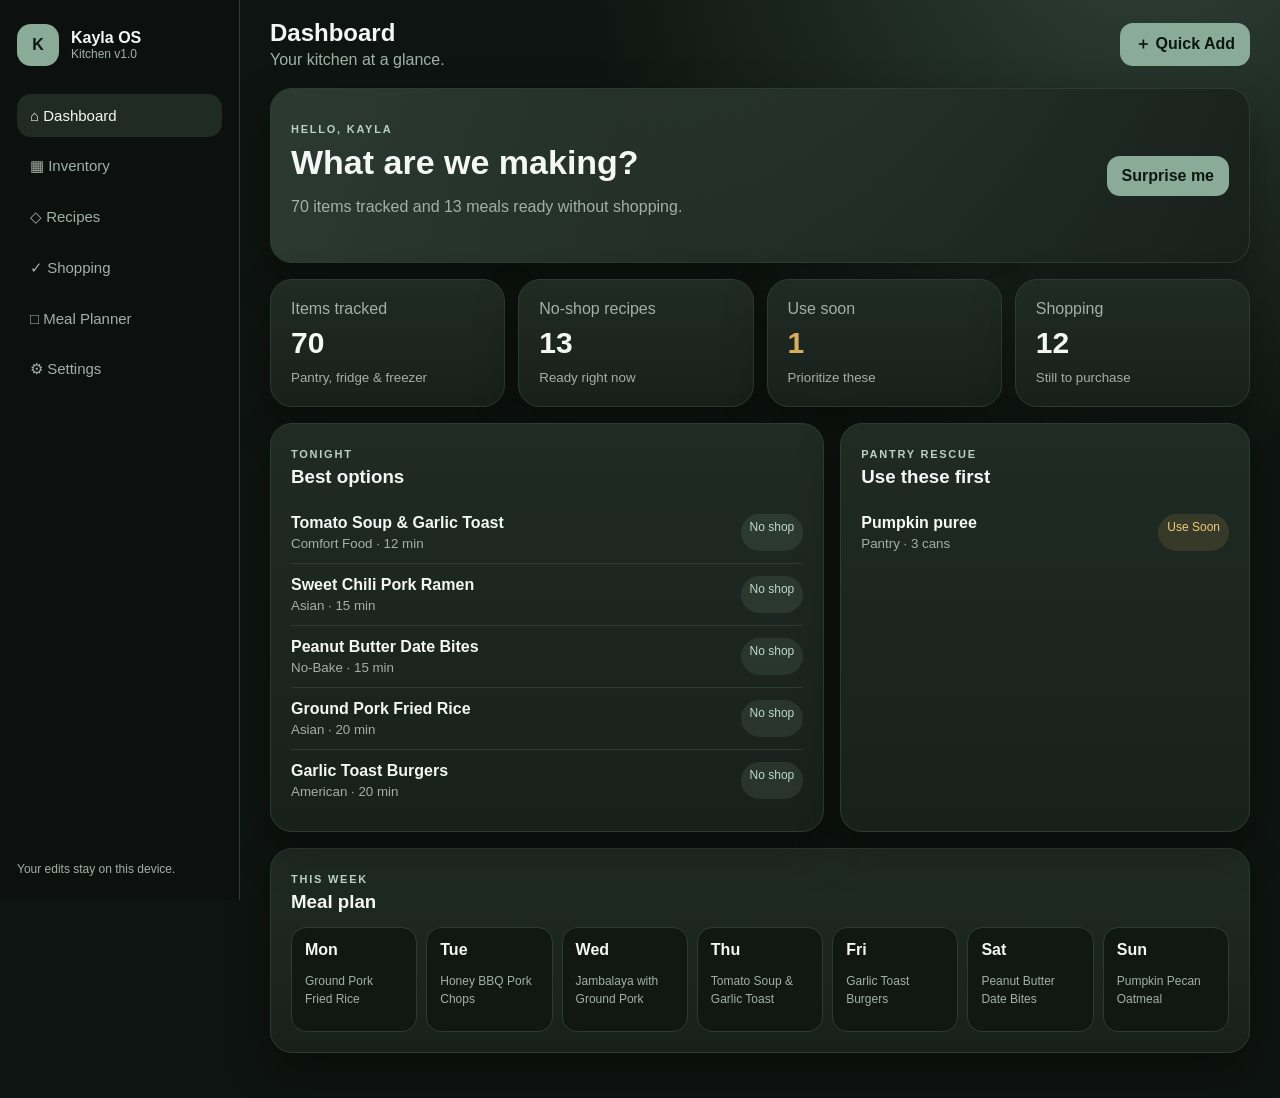
==== index.html @ 52e2cd79 "Add files via upload" ====
<!doctype html><html><head><meta charset="utf-8"><meta name="viewport" content="width=device-width,initial-scale=1,viewport-fit=cover"><meta name="theme-color" content="#101512"><title>Kayla OS — Kitchen</title><link rel="manifest" href="manifest.webmanifest"><style>
:root{--bg:#0e1411;--card:#18201b;--card2:#202b24;--line:#2e3b33;--text:#f4f7f5;--muted:#a2b0a8;--sage:#89ab98;--gold:#d9ad59;--red:#ef7770}*{box-sizing:border-box}body{margin:0;background:radial-gradient(circle at 90% -10%,#304238 0,transparent 35%),var(--bg);color:var(--text);font-family:-apple-system,BlinkMacSystemFont,"Segoe UI",sans-serif}.shell{display:grid;grid-template-columns:240px 1fr;min-height:100vh}.side{position:sticky;top:0;height:100vh;border-right:1px solid var(--line);padding:24px 17px;background:#0d1210dd;backdrop-filter:blur(15px);display:flex;flex-direction:column}.brand{display:flex;gap:12px;align-items:center;margin-bottom:28px}.logo{width:42px;height:42px;border-radius:14px;display:grid;place-items:center;background:var(--sage);color:#0c1510;font-weight:900}.brand span{display:block;color:var(--muted);font-size:12px}.nav{display:grid;gap:7px}.nav button{border:0;background:transparent;color:var(--muted);padding:13px;border-radius:14px;text-align:left;font-size:15px}.nav button.active,.nav button:hover{background:var(--card2);color:var(--text)}main{padding:0 30px 45px;min-width:0}.top{height:88px;display:flex;justify-content:space-between;align-items:center}.top h1{margin:0;font-size:24px}.top p{margin:4px 0 0;color:var(--muted)}button,input,select{font:inherit}.primary,.ghost,.mini{border-radius:13px;padding:11px 15px;border:1px solid var(--line);color:var(--text)}.primary{background:var(--sage);color:#0d1711;border:0;font-weight:800}.ghost,.mini{background:var(--card)}.page{display:none}.page.active{display:block}.card{background:linear-gradient(180deg,var(--card2),var(--card));border:1px solid var(--line);border-radius:22px;padding:20px;box-shadow:0 18px 45px #0005}.hero{display:flex;justify-content:space-between;align-items:center;min-height:175px;margin-bottom:16px;background:linear-gradient(110deg,#57736366,var(--card))}.hero h2{font-size:34px;margin:6px 0}.hero p,.muted{color:var(--muted)}.eyebrow{font-size:11px;letter-spacing:.16em;color:#b9d1c3;font-weight:800}.kpis{display:grid;grid-template-columns:repeat(4,1fr);gap:13px;margin-bottom:16px}.kpi strong{font-size:30px;display:block;margin:8px 0}.grid2{display:grid;grid-template-columns:1.15fr .85fr;gap:16px;margin-bottom:16px}.head{display:flex;justify-content:space-between;align-items:center;margin-bottom:10px}.head h3{margin:4px 0}.listrow{display:flex;justify-content:space-between;gap:12px;padding:12px 0;border-bottom:1px solid var(--line)}.listrow:last-child{border:0}.listrow small{display:block;color:var(--muted);margin-top:4px}.pill{background:#89ab9822;color:#bfd8ca;padding:6px 9px;border-radius:999px;font-size:12px;white-space:nowrap}.warn{color:#f0ca7d;background:#d9ad5922}.week{display:grid;grid-template-columns:repeat(7,1fr);gap:9px}.day{min-height:105px;padding:13px;background:#111813;border:1px solid var(--line);border-radius:15px}.day b{display:block;margin-bottom:12px}.day span{font-size:12px;color:var(--muted)}.toolbar{display:flex;gap:9px;flex-wrap:wrap;margin-bottom:16px}.toolbar input,.toolbar select,.field{background:var(--card);border:1px solid var(--line);color:var(--text);border-radius:13px;padding:12px}.toolbar input{flex:1;min-width:240px}.cards{display:grid;grid-template-columns:repeat(auto-fill,minmax(225px,1fr));gap:13px}.item h3,.recipe h3{margin:5px 0 9px}.meta{display:grid;gap:5px;color:var(--muted);font-size:13px}.actions{display:flex;gap:7px;margin-top:14px}.recipeGrid{display:grid;grid-template-columns:repeat(auto-fill,minmax(260px,1fr));gap:14px}.recipe{padding:0;overflow:hidden}.visual{height:105px;background:linear-gradient(135deg,#496555,#1c2921);display:flex;align-items:flex-end;padding:15px;font-size:30px}.body{padding:17px}.stats{display:flex;gap:7px;flex-wrap:wrap;margin:11px 0}.shopping{display:grid}.shoprow{display:grid;grid-template-columns:auto 1fr auto auto;gap:11px;align-items:center;padding:13px 0;border-bottom:1px solid var(--line)}.shoprow.done{opacity:.45}.shoprow.done strong{text-decoration:line-through}.shoprow input{width:19px;height:19px;accent-color:var(--sage)}.planner{display:grid;grid-template-columns:repeat(7,1fr);gap:10px}.planner .card{min-height:235px}.meal{background:#101612;border:1px solid var(--line);padding:10px;border-radius:12px;margin-top:9px}.meal small{color:var(--muted);display:block}.toast{position:fixed;right:18px;bottom:18px;background:#e6f3eb;color:#102017;padding:12px 16px;border-radius:12px;opacity:0;transform:translateY(70px);transition:.25s}.toast.show{opacity:1;transform:none}dialog{width:min(540px,calc(100vw - 28px));border:1px solid var(--line);background:var(--card);color:var(--text);border-radius:20px;padding:20px}dialog::backdrop{background:#000a}.form{display:grid;grid-template-columns:1fr 1fr;gap:11px}.form label{display:grid;gap:6px;color:var(--muted);font-size:13px}.form .full{grid-column:1/-1}.modalactions{display:flex;justify-content:flex-end;gap:9px;margin-top:17px}@media(max-width:950px){.kpis{grid-template-columns:1fr 1fr}.grid2{grid-template-columns:1fr}.week,.planner{grid-template-columns:repeat(2,1fr)}}@media(max-width:700px){.shell{display:block}.side{height:auto;position:sticky;padding:10px;z-index:10}.brand{margin:0 0 8px}.nav{display:flex;overflow:auto}.nav button{white-space:nowrap}.side footer{display:none}main{padding:0 14px 30px}.top{height:75px}.top .ghost{display:none}.hero{align-items:flex-start;flex-direction:column}.kpis{grid-template-columns:1fr 1fr}.week,.planner{display:flex;overflow:auto}.day,.planner .card{min-width:190px}.form{grid-template-columns:1fr}.form .full{grid-column:auto}}
</style></head><body><div class="shell"><aside class="side"><div class="brand"><div class="logo">K</div><div><b>Kayla OS</b><span>Kitchen v1.0</span></div></div><div class="nav" id="nav"><button data-page="dash" class="active">⌂ Dashboard</button><button data-page="inventory">▦ Inventory</button><button data-page="recipes">◇ Recipes</button><button data-page="shopping">✓ Shopping</button><button data-page="planner">□ Meal Planner</button><button data-page="settings">⚙ Settings</button></div><footer style="margin-top:auto;color:var(--muted);font-size:12px">Your edits stay on this device.</footer></aside><main><header class="top"><div><h1 id="title">Dashboard</h1><p id="subtitle">Your kitchen at a glance.</p></div><button class="primary" id="quick">＋ Quick Add</button></header>
<section id="dash" class="page active"><div class="hero card"><div><span class="eyebrow">HELLO, KAYLA</span><h2>What are we making?</h2><p id="heroText"></p></div><button class="primary" id="surprise">Surprise me</button></div><div class="kpis"><div class="card kpi"><span class="muted">Items tracked</span><strong id="ki"></strong><small class="muted">Pantry, fridge & freezer</small></div><div class="card kpi"><span class="muted">No-shop recipes</span><strong id="kr"></strong><small class="muted">Ready right now</small></div><div class="card kpi"><span class="muted">Use soon</span><strong id="ku" style="color:var(--gold)"></strong><small class="muted">Prioritize these</small></div><div class="card kpi"><span class="muted">Shopping</span><strong id="ks"></strong><small class="muted">Still to purchase</small></div></div><div class="grid2"><div class="card"><div class="head"><div><span class="eyebrow">TONIGHT</span><h3>Best options</h3></div></div><div id="tonight"></div></div><div class="card"><div class="head"><div><span class="eyebrow">PANTRY RESCUE</span><h3>Use these first</h3></div></div><div id="rescue"></div></div></div><div class="card"><div class="head"><div><span class="eyebrow">THIS WEEK</span><h3>Meal plan</h3></div></div><div id="week" class="week"></div></div></section>
<section id="inventory" class="page"><div class="toolbar"><input id="isearch" placeholder="Search pantry, fridge, freezer..."><select id="iloc"><option value="">All locations</option></select><select id="istat"><option value="">All statuses</option><option>In Stock</option><option>Low</option><option>Use Soon</option><option>Out</option></select><button class="primary" id="addItem">＋ Add item</button></div><div id="icards" class="cards"></div></section>
<section id="recipes" class="page"><div class="toolbar"><input id="rsearch" placeholder="Search recipes or ingredients..."><select id="rmeal"><option value="">All meal types</option></select><select id="rtime"><option value="">Any time</option><option value="15">15 minutes</option><option value="20">20 minutes</option><option value="30">30 minutes</option></select></div><div id="rgrid" class="recipeGrid"></div></section>
<section id="shopping" class="page"><div class="toolbar"><input id="sinput" placeholder="Add grocery item..."><select id="spriority"><option>Medium</option><option>High</option><option>Low</option><option>Optional</option></select><button class="primary" id="sadd">＋ Add</button></div><div class="card"><div id="slist" class="shopping"></div><div class="head" style="margin-top:15px"><span id="sprogress" class="muted"></span><button class="ghost" id="sclear">Clear purchased</button></div></div></section>
<section id="planner" class="page"><div class="head"><div><span class="eyebrow">WEEKLY PLAN</span><h3>Meals by day</h3></div><button class="primary" id="addMeal">＋ Plan a meal</button></div><div id="pgrid" class="planner"></div></section>
<section id="settings" class="page"><div class="grid2"><div class="card"><h3>Back up your data</h3><p class="muted">Export everything you add or change. You can import it again on this device.</p><button class="primary" id="export">Export backup</button> <label class="ghost" style="display:inline-block">Import<input hidden type="file" id="import" accept=".json"></label></div><div class="card"><h3>Install it like an app</h3><p class="muted">Host this folder for free, open the link in Safari, tap Share, then Add to Home Screen.</p></div><div class="card"><h3>Google Sheets</h3><p class="muted">This app is seeded from your completed Google workbook. It works without a monthly app-builder subscription. Direct Google Sheet syncing can be added next with a free Apps Script endpoint.</p></div></div></section>
</main></div><dialog id="modal"><h3 id="mTitle"></h3><div id="mBody"></div><div class="modalactions"><button class="ghost" id="mCancel">Cancel</button><button class="primary" id="mSave">Save</button></div></dialog><div class="toast" id="toast"></div><script>const SEED={"inventory": [{"ItemID": "ITEM001", "ItemName": "Angus beef burger patties", "CategoryID": "CAT001", "CategoryName": "Protein", "LocationID": "LOC003", "LocationName": "Freezer", "Quantity": 1, "Unit": "box/package", "Status": "In Stock", "UseSoon": false, "CoreStaple": false, "Opened": null, "ExpirationDate": null, "PurchaseDate": null, "MinimumStock": 0, "Barcode": null, "PhotoURL": null, "VersatilityScore": 3, "Favorite": false, "Active": true, "Notes": null, "LastUpdated": "2026-08-02T00:00:00"}, {"ItemID": "ITEM002", "ItemName": "Boneless pork chops", "CategoryID": "CAT001", "CategoryName": "Protein", "LocationID": "LOC003", "LocationName": "Freezer", "Quantity": 1, "Unit": "package", "Status": "In Stock", "UseSoon": false, "CoreStaple": false, "Opened": null, "ExpirationDate": null, "PurchaseDate": null, "MinimumStock": 0, "Barcode": null, "PhotoURL": null, "VersatilityScore": 3, "Favorite": false, "Active": true, "Notes": null, "LastUpdated": "2026-08-02T00:00:00"}, {"ItemID": "ITEM003", "ItemName": "Ground pork", "CategoryID": "CAT001", "CategoryName": "Protein", "LocationID": "LOC003", "LocationName": "Freezer", "Quantity": 1, "Unit": "package", "Status": "In Stock", "UseSoon": false, "CoreStaple": false, "Opened": null, "ExpirationDate": null, "PurchaseDate": null, "MinimumStock": 0, "Barcode": null, "PhotoURL": null, "VersatilityScore": 3, "Favorite": false, "Active": true, "Notes": null, "LastUpdated": "2026-08-02T00:00:00"}, {"ItemID": "ITEM004", "ItemName": "Brussels sprouts", "CategoryID": "CAT002", "CategoryName": "Frozen Vegetable", "LocationID": "LOC003", "LocationName": "Freezer", "Quantity": 1, "Unit": "bag", "Status": "In Stock", "UseSoon": false, "CoreStaple": false, "Opened": null, "ExpirationDate": null, "PurchaseDate": null, "MinimumStock": 0, "Barcode": null, "PhotoURL": null, "VersatilityScore": 3, "Favorite": false, "Active": true, "Notes": null, "LastUpdated": "2026-08-02T00:00:00"}, {"ItemID": "ITEM005", "ItemName": "Mixed vegetables", "CategoryID": "CAT002", "CategoryName": "Frozen Vegetable", "LocationID": "LOC003", "LocationName": "Freezer", "Quantity": 1, "Unit": "bag", "Status": "In Stock", "UseSoon": false, "CoreStaple": true, "Opened": null, "ExpirationDate": null, "PurchaseDate": null, "MinimumStock": 0, "Barcode": null, "PhotoURL": null, "VersatilityScore": 5, "Favorite": false, "Active": true, "Notes": null, "LastUpdated": "2026-08-02T00:00:00"}, {"ItemID": "ITEM006", "ItemName": "Garlic toast", "CategoryID": "CAT004", "CategoryName": "Bread", "LocationID": "LOC003", "LocationName": "Freezer", "Quantity": 1, "Unit": "box", "Status": "In Stock", "UseSoon": false, "CoreStaple": false, "Opened": null, "ExpirationDate": null, "PurchaseDate": null, "MinimumStock": 0, "Barcode": null, "PhotoURL": null, "VersatilityScore": 3, "Favorite": false, "Active": true, "Notes": null, "LastUpdated": "2026-08-02T00:00:00"}, {"ItemID": "ITEM007", "ItemName": "Bacon, egg & cheese breakfast sandwiches", "CategoryID": "CAT003", "CategoryName": "Frozen Meal", "LocationID": "LOC003", "LocationName": "Freezer", "Quantity": 1, "Unit": "box", "Status": "In Stock", "UseSoon": false, "CoreStaple": false, "Opened": null, "ExpirationDate": null, "PurchaseDate": null, "MinimumStock": 0, "Barcode": null, "PhotoURL": null, "VersatilityScore": 3, "Favorite": false, "Active": true, "Notes": null, "LastUpdated": "2026-08-02T00:00:00"}, {"ItemID": "ITEM008", "ItemName": "Protein smoothie bowls", "CategoryID": "CAT009", "CategoryName": "Breakfast", "LocationID": "LOC003", "LocationName": "Freezer", "Quantity": 1, "Unit": "box/package", "Status": "In Stock", "UseSoon": false, "CoreStaple": false, "Opened": null, "ExpirationDate": null, "PurchaseDate": null, "MinimumStock": 0, "Barcode": null, "PhotoURL": null, "VersatilityScore": 3, "Favorite": false, "Active": true, "Notes": null, "LastUpdated": "2026-08-02T00:00:00"}, {"ItemID": "ITEM009", "ItemName": "Frozen prepared meals", "CategoryID": "CAT003", "CategoryName": "Frozen Meal", "LocationID": "LOC003", "LocationName": "Freezer", "Quantity": 1, "Unit": "assorted", "Status": "In Stock", "UseSoon": false, "CoreStaple": false, "Opened": null, "ExpirationDate": null, "PurchaseDate": null, "MinimumStock": 0, "Barcode": null, "PhotoURL": null, "VersatilityScore": 3, "Favorite": false, "Active": true, "Notes": "Several varieties; add individually later", "LastUpdated": "2026-08-02T00:00:00"}, {"ItemID": "ITEM010", "ItemName": "Kraft macaroni & cheese", "CategoryID": "CAT005", "CategoryName": "Grain/Pasta", "LocationID": "LOC001", "LocationName": "Pantry", "Quantity": 1, "Unit": "box", "Status": "In Stock", "UseSoon": false, "CoreStaple": false, "Opened": null, "ExpirationDate": null, "PurchaseDate": null, "MinimumStock": 0, "Barcode": null, "PhotoURL": null, "VersatilityScore": 3, "Favorite": false, "Active": true, "Notes": null, "LastUpdated": "2026-08-02T00:00:00"}, {"ItemID": "ITEM011", "ItemName": "Jasmine rice", "CategoryID": "CAT005", "CategoryName": "Grain/Pasta", "LocationID": "LOC001", "LocationName": "Pantry", "Quantity": 1, "Unit": "box", "Status": "In Stock", "UseSoon": false, "CoreStaple": true, "Opened": null, "ExpirationDate": null, "PurchaseDate": null, "MinimumStock": 0, "Barcode": null, "PhotoURL": null, "VersatilityScore": 5, "Favorite": false, "Active": true, "Notes": "Boil-in-bag", "LastUpdated": "2026-08-02T00:00:00"}, {"ItemID": "ITEM012", "ItemName": "Zatarain's jambalaya mix", "CategoryID": "CAT005", "CategoryName": "Grain/Pasta", "LocationID": "LOC001", "LocationName": "Pantry", "Quantity": 1, "Unit": "box", "Status": "In Stock", "UseSoon": false, "CoreStaple": false, "Opened": null, "ExpirationDate": null, "PurchaseDate": null, "MinimumStock": 0, "Barcode": null, "PhotoURL": null, "VersatilityScore": 3, "Favorite": false, "Active": true, "Notes": null, "LastUpdated": "2026-08-02T00:00:00"}, {"ItemID": "ITEM013", "ItemName": "Stuffing mix", "CategoryID": "CAT005", "CategoryName": "Grain/Pasta", "LocationID": "LOC001", "LocationName": "Pantry", "Quantity": 1, "Unit": "box", "Status": "In Stock", "UseSoon": false, "CoreStaple": false, "Opened": null, "ExpirationDate": null, "PurchaseDate": null, "MinimumStock": 0, "Barcode": null, "PhotoURL": null, "VersatilityScore": 3, "Favorite": false, "Active": true, "Notes": null, "LastUpdated": "2026-08-02T00:00:00"}, {"ItemID": "ITEM014", "ItemName": "Ritz crackers", "CategoryID": "CAT010", "CategoryName": "Snack", "LocationID": "LOC001", "LocationName": "Pantry", "Quantity": 1, "Unit": "box", "Status": "In Stock", "UseSoon": false, "CoreStaple": false, "Opened": null, "ExpirationDate": null, "PurchaseDate": null, "MinimumStock": 0, "Barcode": null, "PhotoURL": null, "VersatilityScore": 3, "Favorite": false, "Active": true, "Notes": null, "LastUpdated": "2026-08-02T00:00:00"}, {"ItemID": "ITEM015", "ItemName": "Movie theater popcorn", "CategoryID": "CAT010", "CategoryName": "Snack", "LocationID": "LOC001", "LocationName": "Pantry", "Quantity": 1, "Unit": "box", "Status": "In Stock", "UseSoon": false, "CoreStaple": false, "Opened": null, "ExpirationDate": null, "PurchaseDate": null, "MinimumStock": 0, "Barcode": null, "PhotoURL": null, "VersatilityScore": 3, "Favorite": false, "Active": true, "Notes": null, "LastUpdated": "2026-08-02T00:00:00"}, {"ItemID": "ITEM016", "ItemName": "Buldak spicy ramen", "CategoryID": "CAT005", "CategoryName": "Grain/Pasta", "LocationID": "LOC001", "LocationName": "Pantry", "Quantity": 1, "Unit": "package", "Status": "In Stock", "UseSoon": false, "CoreStaple": false, "Opened": null, "ExpirationDate": null, "PurchaseDate": null, "MinimumStock": 0, "Barcode": null, "PhotoURL": null, "VersatilityScore": 3, "Favorite": false, "Active": true, "Notes": null, "LastUpdated": "2026-08-02T00:00:00"}, {"ItemID": "ITEM017", "ItemName": "Protein bars", "CategoryID": "CAT010", "CategoryName": "Snack", "LocationID": "LOC001", "LocationName": "Pantry", "Quantity": 1, "Unit": "assorted", "Status": "In Stock", "UseSoon": false, "CoreStaple": false, "Opened": null, "ExpirationDate": null, "PurchaseDate": null, "MinimumStock": 0, "Barcode": null, "PhotoURL": null, "VersatilityScore": 3, "Favorite": false, "Active": true, "Notes": null, "LastUpdated": "2026-08-02T00:00:00"}, {"ItemID": "ITEM018", "ItemName": "Tomato sauce", "CategoryID": "CAT006", "CategoryName": "Canned Goods", "LocationID": "LOC001", "LocationName": "Pantry", "Quantity": 1, "Unit": "can", "Status": "In Stock", "UseSoon": false, "CoreStaple": true, "Opened": null, "ExpirationDate": null, "PurchaseDate": null, "MinimumStock": 0, "Barcode": null, "PhotoURL": null, "VersatilityScore": 5, "Favorite": false, "Active": true, "Notes": null, "LastUpdated": "2026-08-02T00:00:00"}, {"ItemID": "ITEM019", "ItemName": "Tomato soup", "CategoryID": "CAT006", "CategoryName": "Canned Goods", "LocationID": "LOC001", "LocationName": "Pantry", "Quantity": 1, "Unit": "can", "Status": "In Stock", "UseSoon": false, "CoreStaple": false, "Opened": null, "ExpirationDate": null, "PurchaseDate": null, "MinimumStock": 0, "Barcode": null, "PhotoURL": null, "VersatilityScore": 3, "Favorite": false, "Active": true, "Notes": null, "LastUpdated": "2026-08-02T00:00:00"}, {"ItemID": "ITEM020", "ItemName": "Cream of chicken soup", "CategoryID": "CAT006", "CategoryName": "Canned Goods", "LocationID": "LOC001", "LocationName": "Pantry", "Quantity": 1, "Unit": "can", "Status": "In Stock", "UseSoon": false, "CoreStaple": false, "Opened": null, "ExpirationDate": null, "PurchaseDate": null, "MinimumStock": 0, "Barcode": null, "PhotoURL": null, "VersatilityScore": 3, "Favorite": false, "Active": true, "Notes": null, "LastUpdated": "2026-08-02T00:00:00"}, {"ItemID": "ITEM021", "ItemName": "Sweet corn", "CategoryID": "CAT006", "CategoryName": "Canned Goods", "LocationID": "LOC001", "LocationName": "Pantry", "Quantity": 1, "Unit": "can", "Status": "In Stock", "UseSoon": false, "CoreStaple": false, "Opened": null, "ExpirationDate": null, "PurchaseDate": null, "MinimumStock": 0, "Barcode": null, "PhotoURL": null, "VersatilityScore": 3, "Favorite": false, "Active": true, "Notes": null, "LastUpdated": "2026-08-02T00:00:00"}, {"ItemID": "ITEM022", "ItemName": "Sliced carrots", "CategoryID": "CAT006", "CategoryName": "Canned Goods", "LocationID": "LOC001", "LocationName": "Pantry", "Quantity": 1, "Unit": "can", "Status": "In Stock", "UseSoon": false, "CoreStaple": false, "Opened": null, "ExpirationDate": null, "PurchaseDate": null, "MinimumStock": 0, "Barcode": null, "PhotoURL": null, "VersatilityScore": 3, "Favorite": false, "Active": true, "Notes": null, "LastUpdated": "2026-08-02T00:00:00"}, {"ItemID": "ITEM023", "ItemName": "Pumpkin puree", "CategoryID": "CAT006", "CategoryName": "Canned Goods", "LocationID": "LOC001", "LocationName": "Pantry", "Quantity": 3, "Unit": "cans", "Status": "Use Soon", "UseSoon": true, "CoreStaple": false, "Opened": null, "ExpirationDate": null, "PurchaseDate": null, "MinimumStock": 0, "Barcode": null, "PhotoURL": null, "VersatilityScore": 3, "Favorite": false, "Active": true, "Notes": "Multiple cans seen", "LastUpdated": "2026-08-02T00:00:00"}, {"ItemID": "ITEM024", "ItemName": "Coconut milk", "CategoryID": "CAT006", "CategoryName": "Canned Goods", "LocationID": "LOC001", "LocationName": "Pantry", "Quantity": 1, "Unit": "can", "Status": "In Stock", "UseSoon": false, "CoreStaple": false, "Opened": null, "ExpirationDate": null, "PurchaseDate": null, "MinimumStock": 0, "Barcode": null, "PhotoURL": null, "VersatilityScore": 3, "Favorite": false, "Active": true, "Notes": null, "LastUpdated": "2026-08-02T00:00:00"}, {"ItemID": "ITEM025", "ItemName": "Cream of coconut", "CategoryID": "CAT006", "CategoryName": "Canned Goods", "LocationID": "LOC001", "LocationName": "Pantry", "Quantity": 1, "Unit": "can", "Status": "In Stock", "UseSoon": false, "CoreStaple": false, "Opened": null, "ExpirationDate": null, "PurchaseDate": null, "MinimumStock": 0, "Barcode": null, "PhotoURL": null, "VersatilityScore": 3, "Favorite": false, "Active": true, "Notes": null, "LastUpdated": "2026-08-02T00:00:00"}, {"ItemID": "ITEM026", "ItemName": "Sweetened condensed milk", "CategoryID": "CAT006", "CategoryName": "Canned Goods", "LocationID": "LOC001", "LocationName": "Pantry", "Quantity": 1, "Unit": "can", "Status": "In Stock", "UseSoon": false, "CoreStaple": false, "Opened": null, "ExpirationDate": null, "PurchaseDate": null, "MinimumStock": 0, "Barcode": null, "PhotoURL": null, "VersatilityScore": 3, "Favorite": false, "Active": true, "Notes": null, "LastUpdated": "2026-08-02T00:00:00"}, {"ItemID": "ITEM027", "ItemName": "Capers", "CategoryID": "CAT007", "CategoryName": "Condiment/Sauce", "LocationID": "LOC002", "LocationName": "Refrigerator", "Quantity": 1, "Unit": "jar", "Status": "In Stock", "UseSoon": false, "CoreStaple": false, "Opened": null, "ExpirationDate": null, "PurchaseDate": null, "MinimumStock": 0, "Barcode": null, "PhotoURL": null, "VersatilityScore": 3, "Favorite": false, "Active": true, "Notes": null, "LastUpdated": "2026-08-02T00:00:00"}, {"ItemID": "ITEM028", "ItemName": "Mayonnaise", "CategoryID": "CAT007", "CategoryName": "Condiment/Sauce", "LocationID": "LOC002", "LocationName": "Refrigerator", "Quantity": 1, "Unit": "jar", "Status": "In Stock", "UseSoon": false, "CoreStaple": true, "Opened": null, "ExpirationDate": null, "PurchaseDate": null, "MinimumStock": 0, "Barcode": null, "PhotoURL": null, "VersatilityScore": 5, "Favorite": false, "Active": true, "Notes": null, "LastUpdated": "2026-08-02T00:00:00"}, {"ItemID": "ITEM029", "ItemName": "Olive oil mayonnaise", "CategoryID": "CAT007", "CategoryName": "Condiment/Sauce", "LocationID": "LOC002", "LocationName": "Refrigerator", "Quantity": 1, "Unit": "jar", "Status": "In Stock", "UseSoon": false, "CoreStaple": false, "Opened": null, "ExpirationDate": null, "PurchaseDate": null, "MinimumStock": 0, "Barcode": null, "PhotoURL": null, "VersatilityScore": 3, "Favorite": false, "Active": true, "Notes": null, "LastUpdated": "2026-08-02T00:00:00"}, {"ItemID": "ITEM030", "ItemName": "Ranch dressing", "CategoryID": "CAT007", "CategoryName": "Condiment/Sauce", "LocationID": "LOC002", "LocationName": "Refrigerator", "Quantity": 1, "Unit": "bottle", "Status": "In Stock", "UseSoon": false, "CoreStaple": true, "Opened": null, "ExpirationDate": null, "PurchaseDate": null, "MinimumStock": 0, "Barcode": null, "PhotoURL": null, "VersatilityScore": 5, "Favorite": false, "Active": true, "Notes": null, "LastUpdated": "2026-08-02T00:00:00"}, {"ItemID": "ITEM031", "ItemName": "Dijon mustard", "CategoryID": "CAT007", "CategoryName": "Condiment/Sauce", "LocationID": "LOC002", "LocationName": "Refrigerator", "Quantity": 1, "Unit": "bottle", "Status": "In Stock", "UseSoon": false, "CoreStaple": true, "Opened": null, "ExpirationDate": null, "PurchaseDate": null, "MinimumStock": 0, "Barcode": null, "PhotoURL": null, "VersatilityScore": 5, "Favorite": false, "Active": true, "Notes": null, "LastUpdated": "2026-08-02T00:00:00"}, {"ItemID": "ITEM032", "ItemName": "Yellow mustard", "CategoryID": "CAT007", "CategoryName": "Condiment/Sauce", "LocationID": "LOC002", "LocationName": "Refrigerator", "Quantity": 1, "Unit": "bottle", "Status": "In Stock", "UseSoon": false, "CoreStaple": true, "Opened": null, "ExpirationDate": null, "PurchaseDate": null, "MinimumStock": 0, "Barcode": null, "PhotoURL": null, "VersatilityScore": 5, "Favorite": false, "Active": true, "Notes": null, "LastUpdated": "2026-08-02T00:00:00"}, {"ItemID": "ITEM033", "ItemName": "Ketchup", "CategoryID": "CAT007", "CategoryName": "Condiment/Sauce", "LocationID": "LOC002", "LocationName": "Refrigerator", "Quantity": 1, "Unit": "bottle", "Status": "In Stock", "UseSoon": false, "CoreStaple": true, "Opened": null, "ExpirationDate": null, "PurchaseDate": null, "MinimumStock": 0, "Barcode": null, "PhotoURL": null, "VersatilityScore": 5, "Favorite": false, "Active": true, "Notes": null, "LastUpdated": "2026-08-02T00:00:00"}, {"ItemID": "ITEM034", "ItemName": "Worcestershire sauce", "CategoryID": "CAT007", "CategoryName": "Condiment/Sauce", "LocationID": "LOC002", "LocationName": "Refrigerator", "Quantity": 1, "Unit": "bottle", "Status": "In Stock", "UseSoon": false, "CoreStaple": true, "Opened": null, "ExpirationDate": null, "PurchaseDate": null, "MinimumStock": 0, "Barcode": null, "PhotoURL": null, "VersatilityScore": 5, "Favorite": false, "Active": true, "Notes": null, "LastUpdated": "2026-08-02T00:00:00"}, {"ItemID": "ITEM035", "ItemName": "Soy sauce", "CategoryID": "CAT007", "CategoryName": "Condiment/Sauce", "LocationID": "LOC001", "LocationName": "Pantry", "Quantity": 1, "Unit": "bottle", "Status": "In Stock", "UseSoon": false, "CoreStaple": true, "Opened": null, "ExpirationDate": null, "PurchaseDate": null, "MinimumStock": 0, "Barcode": null, "PhotoURL": null, "VersatilityScore": 5, "Favorite": false, "Active": true, "Notes": null, "LastUpdated": "2026-08-02T00:00:00"}, {"ItemID": "ITEM036", "ItemName": "Sesame oil", "CategoryID": "CAT007", "CategoryName": "Condiment/Sauce", "LocationID": "LOC001", "LocationName": "Pantry", "Quantity": 1, "Unit": "bottle", "Status": "In Stock", "UseSoon": false, "CoreStaple": false, "Opened": null, "ExpirationDate": null, "PurchaseDate": null, "MinimumStock": 0, "Barcode": null, "PhotoURL": null, "VersatilityScore": 3, "Favorite": false, "Active": true, "Notes": null, "LastUpdated": "2026-08-02T00:00:00"}, {"ItemID": "ITEM037", "ItemName": "Sweet chili sauce", "CategoryID": "CAT007", "CategoryName": "Condiment/Sauce", "LocationID": "LOC002", "LocationName": "Refrigerator", "Quantity": 1, "Unit": "bottle", "Status": "In Stock", "UseSoon": false, "CoreStaple": false, "Opened": null, "ExpirationDate": null, "PurchaseDate": null, "MinimumStock": 0, "Barcode": null, "PhotoURL": null, "VersatilityScore": 3, "Favorite": false, "Active": true, "Notes": null, "LastUpdated": "2026-08-02T00:00:00"}, {"ItemID": "ITEM038", "ItemName": "Honey BBQ sauce", "CategoryID": "CAT007", "CategoryName": "Condiment/Sauce", "LocationID": "LOC001", "LocationName": "Pantry", "Quantity": 1, "Unit": "bottle", "Status": "In Stock", "UseSoon": false, "CoreStaple": false, "Opened": null, "ExpirationDate": null, "PurchaseDate": null, "MinimumStock": 0, "Barcode": null, "PhotoURL": null, "VersatilityScore": 3, "Favorite": false, "Active": true, "Notes": null, "LastUpdated": "2026-08-02T00:00:00"}, {"ItemID": "ITEM039", "ItemName": "Balsamic vinegar", "CategoryID": "CAT007", "CategoryName": "Condiment/Sauce", "LocationID": "LOC001", "LocationName": "Pantry", "Quantity": 1, "Unit": "bottle", "Status": "In Stock", "UseSoon": false, "CoreStaple": false, "Opened": null, "ExpirationDate": null, "PurchaseDate": null, "MinimumStock": 0, "Barcode": null, "PhotoURL": null, "VersatilityScore": 3, "Favorite": false, "Active": true, "Notes": null, "LastUpdated": "2026-08-02T00:00:00"}, {"ItemID": "ITEM040", "ItemName": "Balsamic glaze", "CategoryID": "CAT007", "CategoryName": "Condiment/Sauce", "LocationID": "LOC001", "LocationName": "Pantry", "Quantity": 1, "Unit": "bottle", "Status": "In Stock", "UseSoon": false, "CoreStaple": false, "Opened": null, "ExpirationDate": null, "PurchaseDate": null, "MinimumStock": 0, "Barcode": null, "PhotoURL": null, "VersatilityScore": 3, "Favorite": false, "Active": true, "Notes": null, "LastUpdated": "2026-08-02T00:00:00"}, {"ItemID": "ITEM041", "ItemName": "Greek vinaigrette", "CategoryID": "CAT007", "CategoryName": "Condiment/Sauce", "LocationID": "LOC002", "LocationName": "Refrigerator", "Quantity": 1, "Unit": "bottle", "Status": "In Stock", "UseSoon": false, "CoreStaple": false, "Opened": null, "ExpirationDate": null, "PurchaseDate": null, "MinimumStock": 0, "Barcode": null, "PhotoURL": null, "VersatilityScore": 3, "Favorite": false, "Active": true, "Notes": null, "LastUpdated": "2026-08-02T00:00:00"}, {"ItemID": "ITEM042", "ItemName": "Bread dipping oil", "CategoryID": "CAT007", "CategoryName": "Condiment/Sauce", "LocationID": "LOC001", "LocationName": "Pantry", "Quantity": 1, "Unit": "bottle", "Status": "In Stock", "UseSoon": false, "CoreStaple": false, "Opened": null, "ExpirationDate": null, "PurchaseDate": null, "MinimumStock": 0, "Barcode": null, "PhotoURL": null, "VersatilityScore": 3, "Favorite": false, "Active": true, "Notes": null, "LastUpdated": "2026-08-02T00:00:00"}, {"ItemID": "ITEM043", "ItemName": "Malt vinegar", "CategoryID": "CAT007", "CategoryName": "Condiment/Sauce", "LocationID": "LOC001", "LocationName": "Pantry", "Quantity": 1, "Unit": "bottle", "Status": "In Stock", "UseSoon": false, "CoreStaple": false, "Opened": null, "ExpirationDate": null, "PurchaseDate": null, "MinimumStock": 0, "Barcode": null, "PhotoURL": null, "VersatilityScore": 3, "Favorite": false, "Active": true, "Notes": null, "LastUpdated": "2026-08-02T00:00:00"}, {"ItemID": "ITEM044", "ItemName": "Lemon juice", "CategoryID": "CAT007", "CategoryName": "Condiment/Sauce", "LocationID": "LOC002", "LocationName": "Refrigerator", "Quantity": 1, "Unit": "bottle", "Status": "In Stock", "UseSoon": false, "CoreStaple": true, "Opened": null, "ExpirationDate": null, "PurchaseDate": null, "MinimumStock": 0, "Barcode": null, "PhotoURL": null, "VersatilityScore": 5, "Favorite": false, "Active": true, "Notes": null, "LastUpdated": "2026-08-02T00:00:00"}, {"ItemID": "ITEM045", "ItemName": "Tabasco", "CategoryID": "CAT007", "CategoryName": "Condiment/Sauce", "LocationID": "LOC001", "LocationName": "Pantry", "Quantity": 1, "Unit": "bottle", "Status": "In Stock", "UseSoon": false, "CoreStaple": false, "Opened": null, "ExpirationDate": null, "PurchaseDate": null, "MinimumStock": 0, "Barcode": null, "PhotoURL": null, "VersatilityScore": 3, "Favorite": false, "Active": true, "Notes": null, "LastUpdated": "2026-08-02T00:00:00"}, {"ItemID": "ITEM046", "ItemName": "Creamy tomatillo salsa", "CategoryID": "CAT007", "CategoryName": "Condiment/Sauce", "LocationID": "LOC002", "LocationName": "Refrigerator", "Quantity": 1, "Unit": "jar", "Status": "In Stock", "UseSoon": false, "CoreStaple": false, "Opened": null, "ExpirationDate": null, "PurchaseDate": null, "MinimumStock": 0, "Barcode": null, "PhotoURL": null, "VersatilityScore": 3, "Favorite": false, "Active": true, "Notes": null, "LastUpdated": "2026-08-02T00:00:00"}, {"ItemID": "ITEM047", "ItemName": "Jalapeños", "CategoryID": "CAT007", "CategoryName": "Condiment/Sauce", "LocationID": "LOC002", "LocationName": "Refrigerator", "Quantity": 1, "Unit": "jar", "Status": "In Stock", "UseSoon": false, "CoreStaple": false, "Opened": null, "ExpirationDate": null, "PurchaseDate": null, "MinimumStock": 0, "Barcode": null, "PhotoURL": null, "VersatilityScore": 3, "Favorite": false, "Active": true, "Notes": null, "LastUpdated": "2026-08-02T00:00:00"}, {"ItemID": "ITEM048", "ItemName": "Pepperoncini", "CategoryID": "CAT007", "CategoryName": "Condiment/Sauce", "LocationID": "LOC002", "LocationName": "Refrigerator", "Quantity": 1, "Unit": "jar", "Status": "In Stock", "UseSoon": false, "CoreStaple": false, "Opened": null, "ExpirationDate": null, "PurchaseDate": null, "MinimumStock": 0, "Barcode": null, "PhotoURL": null, "VersatilityScore": 3, "Favorite": false, "Active": true, "Notes": null, "LastUpdated": "2026-08-02T00:00:00"}, {"ItemID": "ITEM049", "ItemName": "Pickle juice/pickles", "CategoryID": "CAT007", "CategoryName": "Condiment/Sauce", "LocationID": "LOC002", "LocationName": "Refrigerator", "Quantity": 1, "Unit": "jar", "Status": "In Stock", "UseSoon": false, "CoreStaple": false, "Opened": null, "ExpirationDate": null, "PurchaseDate": null, "MinimumStock": 0, "Barcode": null, "PhotoURL": null, "VersatilityScore": 3, "Favorite": false, "Active": true, "Notes": null, "LastUpdated": "2026-08-02T00:00:00"}, {"ItemID": "ITEM050", "ItemName": "Minced garlic", "CategoryID": "CAT007", "CategoryName": "Condiment/Sauce", "LocationID": "LOC002", "LocationName": "Refrigerator", "Quantity": 1, "Unit": "jar", "Status": "In Stock", "UseSoon": false, "CoreStaple": true, "Opened": null, "ExpirationDate": null, "PurchaseDate": null, "MinimumStock": 0, "Barcode": null, "PhotoURL": null, "VersatilityScore": 5, "Favorite": false, "Active": true, "Notes": null, "LastUpdated": "2026-08-02T00:00:00"}, {"ItemID": "ITEM051", "ItemName": "Almond flour", "CategoryID": "CAT008", "CategoryName": "Baking", "LocationID": "LOC001", "LocationName": "Pantry", "Quantity": 1, "Unit": "bag", "Status": "In Stock", "UseSoon": false, "CoreStaple": false, "Opened": null, "ExpirationDate": null, "PurchaseDate": null, "MinimumStock": 0, "Barcode": null, "PhotoURL": null, "VersatilityScore": 3, "Favorite": false, "Active": true, "Notes": null, "LastUpdated": "2026-08-02T00:00:00"}, {"ItemID": "ITEM052", "ItemName": "Cassava flour", "CategoryID": "CAT008", "CategoryName": "Baking", "LocationID": "LOC001", "LocationName": "Pantry", "Quantity": 1, "Unit": "bag", "Status": "In Stock", "UseSoon": false, "CoreStaple": false, "Opened": null, "ExpirationDate": null, "PurchaseDate": null, "MinimumStock": 0, "Barcode": null, "PhotoURL": null, "VersatilityScore": 3, "Favorite": false, "Active": true, "Notes": null, "LastUpdated": "2026-08-02T00:00:00"}, {"ItemID": "ITEM053", "ItemName": "Coconut flour", "CategoryID": "CAT008", "CategoryName": "Baking", "LocationID": "LOC001", "LocationName": "Pantry", "Quantity": 1, "Unit": "bag", "Status": "In Stock", "UseSoon": false, "CoreStaple": false, "Opened": null, "ExpirationDate": null, "PurchaseDate": null, "MinimumStock": 0, "Barcode": null, "PhotoURL": null, "VersatilityScore": 3, "Favorite": false, "Active": true, "Notes": null, "LastUpdated": "2026-08-02T00:00:00"}, {"ItemID": "ITEM054", "ItemName": "Oat flour", "CategoryID": "CAT008", "CategoryName": "Baking", "LocationID": "LOC001", "LocationName": "Pantry", "Quantity": 1, "Unit": "bag", "Status": "In Stock", "UseSoon": false, "CoreStaple": false, "Opened": null, "ExpirationDate": null, "PurchaseDate": null, "MinimumStock": 0, "Barcode": null, "PhotoURL": null, "VersatilityScore": 3, "Favorite": false, "Active": true, "Notes": null, "LastUpdated": "2026-08-02T00:00:00"}, {"ItemID": "ITEM055", "ItemName": "Tapioca flour", "CategoryID": "CAT008", "CategoryName": "Baking", "LocationID": "LOC001", "LocationName": "Pantry", "Quantity": 1, "Unit": "bag", "Status": "In Stock", "UseSoon": false, "CoreStaple": false, "Opened": null, "ExpirationDate": null, "PurchaseDate": null, "MinimumStock": 0, "Barcode": null, "PhotoURL": null, "VersatilityScore": 3, "Favorite": false, "Active": true, "Notes": null, "LastUpdated": "2026-08-02T00:00:00"}, {"ItemID": "ITEM056", "ItemName": "Arrowroot flour", "CategoryID": "CAT008", "CategoryName": "Baking", "LocationID": "LOC001", "LocationName": "Pantry", "Quantity": 1, "Unit": "bag", "Status": "In Stock", "UseSoon": false, "CoreStaple": false, "Opened": null, "ExpirationDate": null, "PurchaseDate": null, "MinimumStock": 0, "Barcode": null, "PhotoURL": null, "VersatilityScore": 3, "Favorite": false, "Active": true, "Notes": null, "LastUpdated": "2026-08-02T00:00:00"}, {"ItemID": "ITEM057", "ItemName": "Rolled oats", "CategoryID": "CAT009", "CategoryName": "Breakfast", "LocationID": "LOC001", "LocationName": "Pantry", "Quantity": 1, "Unit": "container", "Status": "In Stock", "UseSoon": false, "CoreStaple": true, "Opened": null, "ExpirationDate": null, "PurchaseDate": null, "MinimumStock": 0, "Barcode": null, "PhotoURL": null, "VersatilityScore": 5, "Favorite": false, "Active": true, "Notes": null, "LastUpdated": "2026-08-02T00:00:00"}, {"ItemID": "ITEM058", "ItemName": "Apple & almond granola", "CategoryID": "CAT009", "CategoryName": "Breakfast", "LocationID": "LOC001", "LocationName": "Pantry", "Quantity": 1, "Unit": "bag", "Status": "In Stock", "UseSoon": false, "CoreStaple": false, "Opened": null, "ExpirationDate": null, "PurchaseDate": null, "MinimumStock": 0, "Barcode": null, "PhotoURL": null, "VersatilityScore": 3, "Favorite": false, "Active": true, "Notes": null, "LastUpdated": "2026-08-02T00:00:00"}, {"ItemID": "ITEM059", "ItemName": "Coconut sugar", "CategoryID": "CAT008", "CategoryName": "Baking", "LocationID": "LOC001", "LocationName": "Pantry", "Quantity": 1, "Unit": "bag", "Status": "In Stock", "UseSoon": false, "CoreStaple": false, "Opened": null, "ExpirationDate": null, "PurchaseDate": null, "MinimumStock": 0, "Barcode": null, "PhotoURL": null, "VersatilityScore": 3, "Favorite": false, "Active": true, "Notes": null, "LastUpdated": "2026-08-02T00:00:00"}, {"ItemID": "ITEM060", "ItemName": "Monk fruit sweetener", "CategoryID": "CAT008", "CategoryName": "Baking", "LocationID": "LOC001", "LocationName": "Pantry", "Quantity": 1, "Unit": "bag", "Status": "In Stock", "UseSoon": false, "CoreStaple": false, "Opened": null, "ExpirationDate": null, "PurchaseDate": null, "MinimumStock": 0, "Barcode": null, "PhotoURL": null, "VersatilityScore": 3, "Favorite": false, "Active": true, "Notes": null, "LastUpdated": "2026-08-02T00:00:00"}, {"ItemID": "ITEM061", "ItemName": "Swerve granular sweetener", "CategoryID": "CAT008", "CategoryName": "Baking", "LocationID": "LOC001", "LocationName": "Pantry", "Quantity": 1, "Unit": "bag", "Status": "In Stock", "UseSoon": false, "CoreStaple": false, "Opened": null, "ExpirationDate": null, "PurchaseDate": null, "MinimumStock": 0, "Barcode": null, "PhotoURL": null, "VersatilityScore": 3, "Favorite": false, "Active": true, "Notes": null, "LastUpdated": "2026-08-02T00:00:00"}, {"ItemID": "ITEM062", "ItemName": "Swerve brown sweetener", "CategoryID": "CAT008", "CategoryName": "Baking", "LocationID": "LOC001", "LocationName": "Pantry", "Quantity": 1, "Unit": "bag", "Status": "In Stock", "UseSoon": false, "CoreStaple": false, "Opened": null, "ExpirationDate": null, "PurchaseDate": null, "MinimumStock": 0, "Barcode": null, "PhotoURL": null, "VersatilityScore": 3, "Favorite": false, "Active": true, "Notes": null, "LastUpdated": "2026-08-02T00:00:00"}, {"ItemID": "ITEM063", "ItemName": "Swerve confectioners sweetener", "CategoryID": "CAT008", "CategoryName": "Baking", "LocationID": "LOC001", "LocationName": "Pantry", "Quantity": 1, "Unit": "bag", "Status": "In Stock", "UseSoon": false, "CoreStaple": false, "Opened": null, "ExpirationDate": null, "PurchaseDate": null, "MinimumStock": 0, "Barcode": null, "PhotoURL": null, "VersatilityScore": 3, "Favorite": false, "Active": true, "Notes": null, "LastUpdated": "2026-08-02T00:00:00"}, {"ItemID": "ITEM064", "ItemName": "Swerve allulose", "CategoryID": "CAT008", "CategoryName": "Baking", "LocationID": "LOC001", "LocationName": "Pantry", "Quantity": 1, "Unit": "bag", "Status": "In Stock", "UseSoon": false, "CoreStaple": false, "Opened": null, "ExpirationDate": null, "PurchaseDate": null, "MinimumStock": 0, "Barcode": null, "PhotoURL": null, "VersatilityScore": 3, "Favorite": false, "Active": true, "Notes": null, "LastUpdated": "2026-08-02T00:00:00"}, {"ItemID": "ITEM065", "ItemName": "Beef gelatin powder", "CategoryID": "CAT008", "CategoryName": "Baking", "LocationID": "LOC001", "LocationName": "Pantry", "Quantity": 1, "Unit": "container", "Status": "In Stock", "UseSoon": false, "CoreStaple": false, "Opened": null, "ExpirationDate": null, "PurchaseDate": null, "MinimumStock": 0, "Barcode": null, "PhotoURL": null, "VersatilityScore": 3, "Favorite": false, "Active": true, "Notes": null, "LastUpdated": "2026-08-02T00:00:00"}, {"ItemID": "ITEM066", "ItemName": "Pecan halves", "CategoryID": "CAT008", "CategoryName": "Baking", "LocationID": "LOC001", "LocationName": "Pantry", "Quantity": 1, "Unit": "bag", "Status": "In Stock", "UseSoon": false, "CoreStaple": false, "Opened": null, "ExpirationDate": null, "PurchaseDate": null, "MinimumStock": 0, "Barcode": null, "PhotoURL": null, "VersatilityScore": 3, "Favorite": false, "Active": true, "Notes": null, "LastUpdated": "2026-08-02T00:00:00"}, {"ItemID": "ITEM067", "ItemName": "Chopped pecans", "CategoryID": "CAT008", "CategoryName": "Baking", "LocationID": "LOC001", "LocationName": "Pantry", "Quantity": 1, "Unit": "bag", "Status": "In Stock", "UseSoon": false, "CoreStaple": false, "Opened": null, "ExpirationDate": null, "PurchaseDate": null, "MinimumStock": 0, "Barcode": null, "PhotoURL": null, "VersatilityScore": 3, "Favorite": false, "Active": true, "Notes": null, "LastUpdated": "2026-08-02T00:00:00"}, {"ItemID": "ITEM068", "ItemName": "Medjool dates", "CategoryID": "CAT010", "CategoryName": "Snack", "LocationID": "LOC001", "LocationName": "Pantry", "Quantity": 1, "Unit": "container", "Status": "In Stock", "UseSoon": false, "CoreStaple": false, "Opened": null, "ExpirationDate": null, "PurchaseDate": null, "MinimumStock": 0, "Barcode": null, "PhotoURL": null, "VersatilityScore": 3, "Favorite": false, "Active": true, "Notes": null, "LastUpdated": "2026-08-02T00:00:00"}, {"ItemID": "ITEM069", "ItemName": "Unsweetened coconut flakes", "CategoryID": "CAT008", "CategoryName": "Baking", "LocationID": "LOC001", "LocationName": "Pantry", "Quantity": 1, "Unit": "bag", "Status": "In Stock", "UseSoon": false, "CoreStaple": false, "Opened": null, "ExpirationDate": null, "PurchaseDate": null, "MinimumStock": 0, "Barcode": null, "PhotoURL": null, "VersatilityScore": 3, "Favorite": false, "Active": true, "Notes": null, "LastUpdated": "2026-08-02T00:00:00"}, {"ItemID": "ITEM070", "ItemName": "Peanut butter", "CategoryID": "CAT010", "CategoryName": "Snack", "LocationID": "LOC001", "LocationName": "Pantry", "Quantity": 1, "Unit": "jar", "Status": "In Stock", "UseSoon": false, "CoreStaple": true, "Opened": null, "ExpirationDate": null, "PurchaseDate": null, "MinimumStock": 0, "Barcode": null, "PhotoURL": null, "VersatilityScore": 5, "Favorite": false, "Active": true, "Notes": null, "LastUpdated": "2026-08-02T00:00:00"}], "recipes": [{"RecipeID": "REC001", "RecipeName": "Ground Pork Fried Rice", "MealType": "Dinner", "FlavorID": "FLV002", "FlavorName": "Asian", "MainProtein": "Ground pork", "PrepMinutes": 5, "CookMinutes": 15, "TotalMinutes": 20, "Difficulty": "Easy", "NoShop": true, "HighProtein": true, "ComfortFood": false, "KidFriendly": true, "Favorite": false, "PhotoURL": null, "Instructions": "Brown pork with garlic. Add vegetables. Stir in cooked rice, soy sauce, and a small amount of sesame oil.", "Notes": null, "Active": true}, {"RecipeID": "REC002", "RecipeName": "Sweet Chili Pork Ramen", "MealType": "Dinner", "FlavorID": "FLV002", "FlavorName": "Asian", "MainProtein": "Ground pork", "PrepMinutes": 5, "CookMinutes": 10, "TotalMinutes": 15, "Difficulty": "Very Easy", "NoShop": true, "HighProtein": true, "ComfortFood": true, "KidFriendly": true, "Favorite": false, "PhotoURL": null, "Instructions": "Cook ramen. Brown pork, add vegetables and sauces, then toss with noodles.", "Notes": null, "Active": true}, {"RecipeID": "REC003", "RecipeName": "Jambalaya with Ground Pork", "MealType": "Dinner", "FlavorID": "FLV004", "FlavorName": "Cajun", "MainProtein": "Ground pork", "PrepMinutes": 5, "CookMinutes": 25, "TotalMinutes": 30, "Difficulty": "Easy", "NoShop": true, "HighProtein": true, "ComfortFood": true, "KidFriendly": true, "Favorite": false, "PhotoURL": null, "Instructions": "Brown pork, then prepare jambalaya mix according to package directions using the pork.", "Notes": null, "Active": true}, {"RecipeID": "REC004", "RecipeName": "Honey BBQ Pork Chops", "MealType": "Dinner", "FlavorID": "FLV003", "FlavorName": "BBQ", "MainProtein": "Boneless pork chops", "PrepMinutes": 5, "CookMinutes": 20, "TotalMinutes": 25, "Difficulty": "Easy", "NoShop": true, "HighProtein": true, "ComfortFood": true, "KidFriendly": true, "Favorite": false, "PhotoURL": null, "Instructions": "Season and sear pork chops. Brush with BBQ sauce and finish cooking. Serve with sprouts and rice.", "Notes": null, "Active": true}, {"RecipeID": "REC005", "RecipeName": "Sweet Chili Soy Pork Chops", "MealType": "Dinner", "FlavorID": "FLV002", "FlavorName": "Asian", "MainProtein": "Boneless pork chops", "PrepMinutes": 5, "CookMinutes": 20, "TotalMinutes": 25, "Difficulty": "Easy", "NoShop": true, "HighProtein": true, "ComfortFood": false, "KidFriendly": true, "Favorite": false, "PhotoURL": null, "Instructions": "Mix sauce ingredients, sear chops, add sauce, and simmer until cooked through.", "Notes": null, "Active": true}, {"RecipeID": "REC006", "RecipeName": "Greek-Style Pork Chops", "MealType": "Dinner", "FlavorID": "FLV006", "FlavorName": "Mediterranean", "MainProtein": "Boneless pork chops", "PrepMinutes": 10, "CookMinutes": 15, "TotalMinutes": 25, "Difficulty": "Easy", "NoShop": true, "HighProtein": true, "ComfortFood": false, "KidFriendly": true, "Favorite": false, "PhotoURL": null, "Instructions": "Marinate briefly in vinaigrette, lemon, and garlic, then pan-sear or bake.", "Notes": null, "Active": true}, {"RecipeID": "REC007", "RecipeName": "Garlic Toast Burgers", "MealType": "Dinner", "FlavorID": "FLV001", "FlavorName": "American", "MainProtein": "Angus beef burger patties", "PrepMinutes": 5, "CookMinutes": 15, "TotalMinutes": 20, "Difficulty": "Very Easy", "NoShop": true, "HighProtein": true, "ComfortFood": true, "KidFriendly": true, "Favorite": false, "PhotoURL": null, "Instructions": "Cook burgers and use garlic toast as the bun. Add preferred condiments.", "Notes": null, "Active": true}, {"RecipeID": "REC008", "RecipeName": "Tomato Soup & Garlic Toast", "MealType": "Lunch", "FlavorID": "FLV005", "FlavorName": "Comfort Food", "MainProtein": null, "PrepMinutes": 2, "CookMinutes": 10, "TotalMinutes": 12, "Difficulty": "Very Easy", "NoShop": true, "HighProtein": false, "ComfortFood": true, "KidFriendly": true, "Favorite": false, "PhotoURL": null, "Instructions": "Heat soup and bake garlic toast.", "Notes": null, "Active": true}, {"RecipeID": "REC009", "RecipeName": "Creamy Pork & Vegetable Rice", "MealType": "Dinner", "FlavorID": "FLV005", "FlavorName": "Comfort Food", "MainProtein": "Ground pork", "PrepMinutes": 5, "CookMinutes": 20, "TotalMinutes": 25, "Difficulty": "Easy", "NoShop": true, "HighProtein": true, "ComfortFood": true, "KidFriendly": true, "Favorite": false, "PhotoURL": null, "Instructions": "Brown pork. Stir in soup, vegetables, and corn. Serve over rice.", "Notes": null, "Active": true}, {"RecipeID": "REC010", "RecipeName": "Pork Stuffing Casserole", "MealType": "Dinner", "FlavorID": "FLV007", "FlavorName": "Southern", "MainProtein": "Ground pork", "PrepMinutes": 10, "CookMinutes": 25, "TotalMinutes": 35, "Difficulty": "Easy", "NoShop": true, "HighProtein": true, "ComfortFood": true, "KidFriendly": true, "Favorite": false, "PhotoURL": null, "Instructions": "Brown pork, combine with soup and vegetables, top with prepared stuffing, and bake.", "Notes": null, "Active": true}, {"RecipeID": "REC011", "RecipeName": "BBQ Jalapeño Mac & Cheese", "MealType": "Dinner", "FlavorID": "FLV005", "FlavorName": "Comfort Food", "MainProtein": "Ground pork", "PrepMinutes": 5, "CookMinutes": 15, "TotalMinutes": 20, "Difficulty": "Easy", "NoShop": true, "HighProtein": true, "ComfortFood": true, "KidFriendly": true, "Favorite": false, "PhotoURL": null, "Instructions": "Prepare mac and cheese. Stir in browned pork and jalapeños; drizzle with BBQ sauce.", "Notes": null, "Active": true}, {"RecipeID": "REC012", "RecipeName": "Coconut Sweet Chili Pork Bowl", "MealType": "Dinner", "FlavorID": "FLV008", "FlavorName": "Fusion", "MainProtein": "Ground pork", "PrepMinutes": 5, "CookMinutes": 20, "TotalMinutes": 25, "Difficulty": "Easy", "NoShop": true, "HighProtein": true, "ComfortFood": false, "KidFriendly": true, "Favorite": false, "PhotoURL": null, "Instructions": "Brown pork, add vegetables and coconut sauce, simmer, and serve over rice.", "Notes": null, "Active": true}, {"RecipeID": "REC013", "RecipeName": "Pumpkin Pecan Oatmeal", "MealType": "Breakfast", "FlavorID": "FLV009", "FlavorName": "Breakfast", "MainProtein": null, "PrepMinutes": 3, "CookMinutes": 7, "TotalMinutes": 10, "Difficulty": "Very Easy", "NoShop": false, "HighProtein": false, "ComfortFood": true, "KidFriendly": true, "Favorite": false, "PhotoURL": null, "Instructions": "Cook oats, stir in pumpkin and sweetener, and top with pecans.", "Notes": null, "Active": true}, {"RecipeID": "REC014", "RecipeName": "Peanut Butter Date Bites", "MealType": "Snack", "FlavorID": "FLV010", "FlavorName": "No-Bake", "MainProtein": null, "PrepMinutes": 10, "CookMinutes": 5, "TotalMinutes": 15, "Difficulty": "Very Easy", "NoShop": true, "HighProtein": false, "ComfortFood": false, "KidFriendly": true, "Favorite": false, "PhotoURL": null, "Instructions": "Stuff dates with peanut butter and roll or top with coconut and pecans.", "Notes": null, "Active": true}, {"RecipeID": "REC015", "RecipeName": "Pumpkin Energy Bites", "MealType": "Snack", "FlavorID": "FLV010", "FlavorName": "No-Bake", "MainProtein": null, "PrepMinutes": 10, "CookMinutes": 5, "TotalMinutes": 15, "Difficulty": "Very Easy", "NoShop": false, "HighProtein": false, "ComfortFood": false, "KidFriendly": true, "Favorite": false, "PhotoURL": null, "Instructions": "Mix, chill, and roll into bite-sized balls.", "Notes": null, "Active": true}], "recipeIngredients": [{"RecipeIngredientID": "RI0001", "RecipeID": "REC001", "RecipeName": "Ground Pork Fried Rice", "ItemID": "ITEM003", "ItemName": "Ground pork", "QuantityNeeded": 1, "Unit": "package", "Optional": false, "InPantry": true, "Notes": null}, {"RecipeIngredientID": "RI0002", "RecipeID": "REC001", "RecipeName": "Ground Pork Fried Rice", "ItemID": "ITEM011", "ItemName": "Jasmine rice", "QuantityNeeded": 1, "Unit": "bag", "Optional": false, "InPantry": true, "Notes": null}, {"RecipeIngredientID": "RI0003", "RecipeID": "REC001", "RecipeName": "Ground Pork Fried Rice", "ItemID": "ITEM005", "ItemName": "Mixed vegetables", "QuantityNeeded": 1, "Unit": "cup", "Optional": false, "InPantry": true, "Notes": null}, {"RecipeIngredientID": "RI0004", "RecipeID": "REC001", "RecipeName": "Ground Pork Fried Rice", "ItemID": "ITEM035", "ItemName": "Soy sauce", "QuantityNeeded": 2, "Unit": "tbsp", "Optional": false, "InPantry": true, "Notes": null}, {"RecipeIngredientID": "RI0005", "RecipeID": "REC001", "RecipeName": "Ground Pork Fried Rice", "ItemID": "ITEM036", "ItemName": "Sesame oil", "QuantityNeeded": 1, "Unit": "tsp", "Optional": false, "InPantry": true, "Notes": null}, {"RecipeIngredientID": "RI0006", "RecipeID": "REC001", "RecipeName": "Ground Pork Fried Rice", "ItemID": "ITEM050", "ItemName": "Minced garlic", "QuantityNeeded": 1, "Unit": "tsp", "Optional": false, "InPantry": true, "Notes": null}, {"RecipeIngredientID": "RI0007", "RecipeID": "REC002", "RecipeName": "Sweet Chili Pork Ramen", "ItemID": "ITEM003", "ItemName": "Ground pork", "QuantityNeeded": 0.5, "Unit": "package", "Optional": false, "InPantry": true, "Notes": null}, {"RecipeIngredientID": "RI0008", "RecipeID": "REC002", "RecipeName": "Sweet Chili Pork Ramen", "ItemID": "ITEM016", "ItemName": "Buldak spicy ramen", "QuantityNeeded": 1, "Unit": "package", "Optional": false, "InPantry": true, "Notes": null}, {"RecipeIngredientID": "RI0009", "RecipeID": "REC002", "RecipeName": "Sweet Chili Pork Ramen", "ItemID": "ITEM005", "ItemName": "Mixed vegetables", "QuantityNeeded": 1, "Unit": "cup", "Optional": false, "InPantry": true, "Notes": null}, {"RecipeIngredientID": "RI0010", "RecipeID": "REC002", "RecipeName": "Sweet Chili Pork Ramen", "ItemID": "ITEM037", "ItemName": "Sweet chili sauce", "QuantityNeeded": 1, "Unit": "tbsp", "Optional": false, "InPantry": true, "Notes": null}, {"RecipeIngredientID": "RI0011", "RecipeID": "REC002", "RecipeName": "Sweet Chili Pork Ramen", "ItemID": "ITEM035", "ItemName": "Soy sauce", "QuantityNeeded": 1, "Unit": "tbsp", "Optional": false, "InPantry": true, "Notes": null}, {"RecipeIngredientID": "RI0012", "RecipeID": "REC003", "RecipeName": "Jambalaya with Ground Pork", "ItemID": "ITEM003", "ItemName": "Ground pork", "QuantityNeeded": 1, "Unit": "package", "Optional": false, "InPantry": true, "Notes": null}, {"RecipeIngredientID": "RI0013", "RecipeID": "REC003", "RecipeName": "Jambalaya with Ground Pork", "ItemID": "ITEM012", "ItemName": "Zatarain's jambalaya mix", "QuantityNeeded": 1, "Unit": "box", "Optional": false, "InPantry": true, "Notes": null}, {"RecipeIngredientID": "RI0014", "RecipeID": "REC004", "RecipeName": "Honey BBQ Pork Chops", "ItemID": "ITEM002", "ItemName": "Boneless pork chops", "QuantityNeeded": 1, "Unit": "package", "Optional": false, "InPantry": true, "Notes": null}, {"RecipeIngredientID": "RI0015", "RecipeID": "REC004", "RecipeName": "Honey BBQ Pork Chops", "ItemID": "ITEM038", "ItemName": "Honey BBQ sauce", "QuantityNeeded": 0.25, "Unit": "cup", "Optional": false, "InPantry": true, "Notes": null}, {"RecipeIngredientID": "RI0016", "RecipeID": "REC004", "RecipeName": "Honey BBQ Pork Chops", "ItemID": "ITEM004", "ItemName": "Brussels sprouts", "QuantityNeeded": 1, "Unit": "bag", "Optional": false, "InPantry": true, "Notes": null}, {"RecipeIngredientID": "RI0017", "RecipeID": "REC004", "RecipeName": "Honey BBQ Pork Chops", "ItemID": "ITEM011", "ItemName": "Jasmine rice", "QuantityNeeded": 1, "Unit": "bag", "Optional": false, "InPantry": true, "Notes": null}, {"RecipeIngredientID": "RI0018", "RecipeID": "REC005", "RecipeName": "Sweet Chili Soy Pork Chops", "ItemID": "ITEM002", "ItemName": "Boneless pork chops", "QuantityNeeded": 1, "Unit": "package", "Optional": false, "InPantry": true, "Notes": null}, {"RecipeIngredientID": "RI0019", "RecipeID": "REC005", "RecipeName": "Sweet Chili Soy Pork Chops", "ItemID": "ITEM037", "ItemName": "Sweet chili sauce", "QuantityNeeded": 2, "Unit": "tbsp", "Optional": false, "InPantry": true, "Notes": null}, {"RecipeIngredientID": "RI0020", "RecipeID": "REC005", "RecipeName": "Sweet Chili Soy Pork Chops", "ItemID": "ITEM035", "ItemName": "Soy sauce", "QuantityNeeded": 1, "Unit": "tbsp", "Optional": false, "InPantry": true, "Notes": null}, {"RecipeIngredientID": "RI0021", "RecipeID": "REC005", "RecipeName": "Sweet Chili Soy Pork Chops", "ItemID": "ITEM036", "ItemName": "Sesame oil", "QuantityNeeded": 1, "Unit": "tsp", "Optional": false, "InPantry": true, "Notes": null}, {"RecipeIngredientID": "RI0022", "RecipeID": "REC005", "RecipeName": "Sweet Chili Soy Pork Chops", "ItemID": "ITEM050", "ItemName": "Minced garlic", "QuantityNeeded": 1, "Unit": "tsp", "Optional": false, "InPantry": true, "Notes": null}, {"RecipeIngredientID": "RI0023", "RecipeID": "REC006", "RecipeName": "Greek-Style Pork Chops", "ItemID": "ITEM002", "ItemName": "Boneless pork chops", "QuantityNeeded": 1, "Unit": "package", "Optional": false, "InPantry": true, "Notes": null}, {"RecipeIngredientID": "RI0024", "RecipeID": "REC006", "RecipeName": "Greek-Style Pork Chops", "ItemID": "ITEM041", "ItemName": "Greek vinaigrette", "QuantityNeeded": 0.25, "Unit": "cup", "Optional": false, "InPantry": true, "Notes": null}, {"RecipeIngredientID": "RI0025", "RecipeID": "REC006", "RecipeName": "Greek-Style Pork Chops", "ItemID": "ITEM044", "ItemName": "Lemon juice", "QuantityNeeded": 1, "Unit": "tbsp", "Optional": false, "InPantry": true, "Notes": null}, {"RecipeIngredientID": "RI0026", "RecipeID": "REC006", "RecipeName": "Greek-Style Pork Chops", "ItemID": "ITEM050", "ItemName": "Minced garlic", "QuantityNeeded": 1, "Unit": "tsp", "Optional": false, "InPantry": true, "Notes": null}, {"RecipeIngredientID": "RI0027", "RecipeID": "REC007", "RecipeName": "Garlic Toast Burgers", "ItemID": "ITEM001", "ItemName": "Angus beef burger patties", "QuantityNeeded": 2, "Unit": "patties", "Optional": false, "InPantry": true, "Notes": null}, {"RecipeIngredientID": "RI0028", "RecipeID": "REC007", "RecipeName": "Garlic Toast Burgers", "ItemID": "ITEM006", "ItemName": "Garlic toast", "QuantityNeeded": 4, "Unit": "slices", "Optional": false, "InPantry": true, "Notes": null}, {"RecipeIngredientID": "RI0029", "RecipeID": "REC007", "RecipeName": "Garlic Toast Burgers", "ItemID": "ITEM033", "ItemName": "Ketchup", "QuantityNeeded": 1, "Unit": "tbsp", "Optional": true, "InPantry": true, "Notes": null}, {"RecipeIngredientID": "RI0030", "RecipeID": "REC007", "RecipeName": "Garlic Toast Burgers", "ItemID": "ITEM032", "ItemName": "Yellow mustard", "QuantityNeeded": 1, "Unit": "tbsp", "Optional": true, "InPantry": true, "Notes": null}, {"RecipeIngredientID": "RI0031", "RecipeID": "REC007", "RecipeName": "Garlic Toast Burgers", "ItemID": "ITEM028", "ItemName": "Mayonnaise", "QuantityNeeded": 1, "Unit": "tbsp", "Optional": true, "InPantry": true, "Notes": null}, {"RecipeIngredientID": "RI0032", "RecipeID": "REC007", "RecipeName": "Garlic Toast Burgers", "ItemID": "ITEM047", "ItemName": "Jalapeños", "QuantityNeeded": 2, "Unit": "tbsp", "Optional": true, "InPantry": true, "Notes": null}, {"RecipeIngredientID": "RI0033", "RecipeID": "REC008", "RecipeName": "Tomato Soup & Garlic Toast", "ItemID": "ITEM019", "ItemName": "Tomato soup", "QuantityNeeded": 1, "Unit": "can", "Optional": false, "InPantry": true, "Notes": null}, {"RecipeIngredientID": "RI0034", "RecipeID": "REC008", "RecipeName": "Tomato Soup & Garlic Toast", "ItemID": "ITEM006", "ItemName": "Garlic toast", "QuantityNeeded": 2, "Unit": "slices", "Optional": false, "InPantry": true, "Notes": null}, {"RecipeIngredientID": "RI0035", "RecipeID": "REC009", "RecipeName": "Creamy Pork & Vegetable Rice", "ItemID": "ITEM003", "ItemName": "Ground pork", "QuantityNeeded": 1, "Unit": "package", "Optional": false, "InPantry": true, "Notes": null}, {"RecipeIngredientID": "RI0036", "RecipeID": "REC009", "RecipeName": "Creamy Pork & Vegetable Rice", "ItemID": "ITEM011", "ItemName": "Jasmine rice", "QuantityNeeded": 1, "Unit": "bag", "Optional": false, "InPantry": true, "Notes": null}, {"RecipeIngredientID": "RI0037", "RecipeID": "REC009", "RecipeName": "Creamy Pork & Vegetable Rice", "ItemID": "ITEM020", "ItemName": "Cream of chicken soup", "QuantityNeeded": 1, "Unit": "can", "Optional": false, "InPantry": true, "Notes": null}, {"RecipeIngredientID": "RI0038", "RecipeID": "REC009", "RecipeName": "Creamy Pork & Vegetable Rice", "ItemID": "ITEM005", "ItemName": "Mixed vegetables", "QuantityNeeded": 1, "Unit": "cup", "Optional": false, "InPantry": true, "Notes": null}, {"RecipeIngredientID": "RI0039", "RecipeID": "REC009", "RecipeName": "Creamy Pork & Vegetable Rice", "ItemID": "ITEM021", "ItemName": "Sweet corn", "QuantityNeeded": 1, "Unit": "can", "Optional": true, "InPantry": true, "Notes": null}, {"RecipeIngredientID": "RI0040", "RecipeID": "REC010", "RecipeName": "Pork Stuffing Casserole", "ItemID": "ITEM003", "ItemName": "Ground pork", "QuantityNeeded": 1, "Unit": "package", "Optional": false, "InPantry": true, "Notes": null}, {"RecipeIngredientID": "RI0041", "RecipeID": "REC010", "RecipeName": "Pork Stuffing Casserole", "ItemID": "ITEM013", "ItemName": "Stuffing mix", "QuantityNeeded": 1, "Unit": "box", "Optional": false, "InPantry": true, "Notes": null}, {"RecipeIngredientID": "RI0042", "RecipeID": "REC010", "RecipeName": "Pork Stuffing Casserole", "ItemID": "ITEM020", "ItemName": "Cream of chicken soup", "QuantityNeeded": 1, "Unit": "can", "Optional": false, "InPantry": true, "Notes": null}, {"RecipeIngredientID": "RI0043", "RecipeID": "REC010", "RecipeName": "Pork Stuffing Casserole", "ItemID": "ITEM005", "ItemName": "Mixed vegetables", "QuantityNeeded": 1, "Unit": "cup", "Optional": false, "InPantry": true, "Notes": null}, {"RecipeIngredientID": "RI0044", "RecipeID": "REC011", "RecipeName": "BBQ Jalapeño Mac & Cheese", "ItemID": "ITEM010", "ItemName": "Kraft macaroni & cheese", "QuantityNeeded": 1, "Unit": "box", "Optional": false, "InPantry": true, "Notes": null}, {"RecipeIngredientID": "RI0045", "RecipeID": "REC011", "RecipeName": "BBQ Jalapeño Mac & Cheese", "ItemID": "ITEM003", "ItemName": "Ground pork", "QuantityNeeded": 0.5, "Unit": "package", "Optional": false, "InPantry": true, "Notes": null}, {"RecipeIngredientID": "RI0046", "RecipeID": "REC011", "RecipeName": "BBQ Jalapeño Mac & Cheese", "ItemID": "ITEM038", "ItemName": "Honey BBQ sauce", "QuantityNeeded": 2, "Unit": "tbsp", "Optional": false, "InPantry": true, "Notes": null}, {"RecipeIngredientID": "RI0047", "RecipeID": "REC011", "RecipeName": "BBQ Jalapeño Mac & Cheese", "ItemID": "ITEM047", "ItemName": "Jalapeños", "QuantityNeeded": 2, "Unit": "tbsp", "Optional": true, "InPantry": true, "Notes": null}, {"RecipeIngredientID": "RI0048", "RecipeID": "REC012", "RecipeName": "Coconut Sweet Chili Pork Bowl", "ItemID": "ITEM003", "ItemName": "Ground pork", "QuantityNeeded": 1, "Unit": "package", "Optional": false, "InPantry": true, "Notes": null}, {"RecipeIngredientID": "RI0049", "RecipeID": "REC012", "RecipeName": "Coconut Sweet Chili Pork Bowl", "ItemID": "ITEM024", "ItemName": "Coconut milk", "QuantityNeeded": 1, "Unit": "can", "Optional": false, "InPantry": true, "Notes": null}, {"RecipeIngredientID": "RI0050", "RecipeID": "REC012", "RecipeName": "Coconut Sweet Chili Pork Bowl", "ItemID": "ITEM037", "ItemName": "Sweet chili sauce", "QuantityNeeded": 2, "Unit": "tbsp", "Optional": false, "InPantry": true, "Notes": null}, {"RecipeIngredientID": "RI0051", "RecipeID": "REC012", "RecipeName": "Coconut Sweet Chili Pork Bowl", "ItemID": "ITEM035", "ItemName": "Soy sauce", "QuantityNeeded": 1, "Unit": "tbsp", "Optional": false, "InPantry": true, "Notes": null}, {"RecipeIngredientID": "RI0052", "RecipeID": "REC012", "RecipeName": "Coconut Sweet Chili Pork Bowl", "ItemID": "ITEM005", "ItemName": "Mixed vegetables", "QuantityNeeded": 1, "Unit": "cup", "Optional": false, "InPantry": true, "Notes": null}, {"RecipeIngredientID": "RI0053", "RecipeID": "REC012", "RecipeName": "Coconut Sweet Chili Pork Bowl", "ItemID": "ITEM011", "ItemName": "Jasmine rice", "QuantityNeeded": 1, "Unit": "bag", "Optional": false, "InPantry": true, "Notes": null}, {"RecipeIngredientID": "RI0054", "RecipeID": "REC013", "RecipeName": "Pumpkin Pecan Oatmeal", "ItemID": "ITEM057", "ItemName": "Rolled oats", "QuantityNeeded": 0.5, "Unit": "cup", "Optional": false, "InPantry": true, "Notes": null}, {"RecipeIngredientID": "RI0055", "RecipeID": "REC013", "RecipeName": "Pumpkin Pecan Oatmeal", "ItemID": "ITEM023", "ItemName": "Pumpkin puree", "QuantityNeeded": 0.25, "Unit": "cup", "Optional": false, "InPantry": true, "Notes": null}, {"RecipeIngredientID": "RI0056", "RecipeID": "REC013", "RecipeName": "Pumpkin Pecan Oatmeal", "ItemID": "ITEM066", "ItemName": "Pecan halves", "QuantityNeeded": 2, "Unit": "tbsp", "Optional": false, "InPantry": true, "Notes": null}, {"RecipeIngredientID": "RI0057", "RecipeID": "REC013", "RecipeName": "Pumpkin Pecan Oatmeal", "ItemID": "ITEM059", "ItemName": "Coconut sugar", "QuantityNeeded": 1, "Unit": "tbsp", "Optional": true, "InPantry": true, "Notes": null}, {"RecipeIngredientID": "RI0058", "RecipeID": "REC014", "RecipeName": "Peanut Butter Date Bites", "ItemID": "ITEM068", "ItemName": "Medjool dates", "QuantityNeeded": 6, "Unit": "dates", "Optional": false, "InPantry": true, "Notes": null}, {"RecipeIngredientID": "RI0059", "RecipeID": "REC014", "RecipeName": "Peanut Butter Date Bites", "ItemID": "ITEM070", "ItemName": "Peanut butter", "QuantityNeeded": 3, "Unit": "tbsp", "Optional": false, "InPantry": true, "Notes": null}, {"RecipeIngredientID": "RI0060", "RecipeID": "REC014", "RecipeName": "Peanut Butter Date Bites", "ItemID": "ITEM069", "ItemName": "Unsweetened coconut flakes", "QuantityNeeded": 2, "Unit": "tbsp", "Optional": true, "InPantry": true, "Notes": null}, {"RecipeIngredientID": "RI0061", "RecipeID": "REC014", "RecipeName": "Peanut Butter Date Bites", "ItemID": "ITEM067", "ItemName": "Chopped pecans", "QuantityNeeded": 2, "Unit": "tbsp", "Optional": true, "InPantry": true, "Notes": null}, {"RecipeIngredientID": "RI0062", "RecipeID": "REC015", "RecipeName": "Pumpkin Energy Bites", "ItemID": "ITEM023", "ItemName": "Pumpkin puree", "QuantityNeeded": 0.5, "Unit": "cup", "Optional": false, "InPantry": true, "Notes": null}, {"RecipeIngredientID": "RI0063", "RecipeID": "REC015", "RecipeName": "Pumpkin Energy Bites", "ItemID": "ITEM057", "ItemName": "Rolled oats", "QuantityNeeded": 1, "Unit": "cup", "Optional": false, "InPantry": true, "Notes": null}, {"RecipeIngredientID": "RI0064", "RecipeID": "REC015", "RecipeName": "Pumpkin Energy Bites", "ItemID": "ITEM070", "ItemName": "Peanut butter", "QuantityNeeded": 0.5, "Unit": "cup", "Optional": false, "InPantry": true, "Notes": null}, {"RecipeIngredientID": "RI0065", "RecipeID": "REC015", "RecipeName": "Pumpkin Energy Bites", "ItemID": "ITEM069", "ItemName": "Unsweetened coconut flakes", "QuantityNeeded": 0.25, "Unit": "cup", "Optional": true, "InPantry": true, "Notes": null}, {"RecipeIngredientID": "RI0066", "RecipeID": "REC015", "RecipeName": "Pumpkin Energy Bites", "ItemID": "ITEM067", "ItemName": "Chopped pecans", "QuantityNeeded": 0.25, "Unit": "cup", "Optional": true, "InPantry": true, "Notes": null}], "mealPlan": [{"MealPlanID": "MP001", "Date": "2026-08-03T00:00:00", "Day": "Monday", "MealType": "Dinner", "RecipeID": "REC001", "RecipeName": "Ground Pork Fried Rice", "Servings": 4, "Completed": false, "Notes": null}, {"MealPlanID": "MP002", "Date": "2026-08-04T00:00:00", "Day": "Tuesday", "MealType": "Dinner", "RecipeID": "REC004", "RecipeName": "Honey BBQ Pork Chops", "Servings": 4, "Completed": false, "Notes": null}, {"MealPlanID": "MP003", "Date": "2026-08-05T00:00:00", "Day": "Wednesday", "MealType": "Dinner", "RecipeID": "REC003", "RecipeName": "Jambalaya with Ground Pork", "Servings": 4, "Completed": false, "Notes": null}, {"MealPlanID": "MP004", "Date": "2026-08-06T00:00:00", "Day": "Thursday", "MealType": "Dinner", "RecipeID": "REC008", "RecipeName": "Tomato Soup & Garlic Toast", "Servings": 2, "Completed": false, "Notes": null}, {"MealPlanID": "MP005", "Date": "2026-08-07T00:00:00", "Day": "Friday", "MealType": "Dinner", "RecipeID": "REC007", "RecipeName": "Garlic Toast Burgers", "Servings": 4, "Completed": false, "Notes": null}, {"MealPlanID": "MP006", "Date": "2026-08-08T00:00:00", "Day": "Saturday", "MealType": "Snack", "RecipeID": "REC014", "RecipeName": "Peanut Butter Date Bites", "Servings": 4, "Completed": false, "Notes": null}, {"MealPlanID": "MP007", "Date": "2026-08-09T00:00:00", "Day": "Sunday", "MealType": "Breakfast", "RecipeID": "REC013", "RecipeName": "Pumpkin Pecan Oatmeal", "Servings": 2, "Completed": false, "Notes": null}], "shopping": [{"ShoppingID": "SHOP001", "ItemID": null, "ItemName": "Eggs", "CategoryID": "CAT001", "QuantityNeeded": 12, "Unit": "count", "Priority": "High", "Reason": "Fried rice, baking, breakfast, meatballs", "EstimatedPrice": null, "Purchased": false, "Store": null, "Notes": null}, {"ShoppingID": "SHOP002", "ItemID": null, "ItemName": "Butter", "CategoryID": "CAT014", "QuantityNeeded": 1, "Unit": "package", "Priority": "High", "Reason": "Mac & cheese, stuffing, baking", "EstimatedPrice": null, "Purchased": false, "Store": null, "Notes": null}, {"ShoppingID": "SHOP003", "ItemID": null, "ItemName": "Milk", "CategoryID": "CAT014", "QuantityNeeded": 1, "Unit": "gallon or half-gallon", "Priority": "High", "Reason": "Breakfast, casseroles, baking", "EstimatedPrice": null, "Purchased": false, "Store": null, "Notes": null}, {"ShoppingID": "SHOP004", "ItemID": null, "ItemName": "Shredded cheese", "CategoryID": "CAT014", "QuantityNeeded": 1, "Unit": "bag", "Priority": "High", "Reason": "Burgers, mac & cheese, casseroles", "EstimatedPrice": null, "Purchased": false, "Store": null, "Notes": null}, {"ShoppingID": "SHOP005", "ItemID": null, "ItemName": "Onions", "CategoryID": "CAT013", "QuantityNeeded": 3, "Unit": "count", "Priority": "High", "Reason": "Jambalaya, pork, burgers, casseroles", "EstimatedPrice": null, "Purchased": false, "Store": null, "Notes": null}, {"ShoppingID": "SHOP006", "ItemID": null, "ItemName": "Bell peppers", "CategoryID": "CAT013", "QuantityNeeded": 3, "Unit": "count", "Priority": "Medium", "Reason": "Jambalaya, rice bowls, pork", "EstimatedPrice": null, "Purchased": false, "Store": null, "Notes": null}, {"ShoppingID": "SHOP007", "ItemID": null, "ItemName": "Fresh fruit", "CategoryID": "CAT013", "QuantityNeeded": 1, "Unit": "selection", "Priority": "Medium", "Reason": "Breakfasts and snacks", "EstimatedPrice": null, "Purchased": false, "Store": null, "Notes": null}, {"ShoppingID": "SHOP008", "ItemID": null, "ItemName": "Salad greens", "CategoryID": "CAT013", "QuantityNeeded": 1, "Unit": "bag", "Priority": "Medium", "Reason": "Sides and lunches", "EstimatedPrice": null, "Purchased": false, "Store": null, "Notes": null}, {"ShoppingID": "SHOP009", "ItemID": null, "ItemName": "Burger buns", "CategoryID": "CAT004", "QuantityNeeded": 1, "Unit": "package", "Priority": "Low", "Reason": "Standard burgers", "EstimatedPrice": null, "Purchased": false, "Store": null, "Notes": null}, {"ShoppingID": "SHOP010", "ItemID": null, "ItemName": "Tortillas", "CategoryID": "CAT005", "QuantityNeeded": 1, "Unit": "package", "Priority": "Medium", "Reason": "Wraps, quesadillas, pork tacos", "EstimatedPrice": null, "Purchased": false, "Store": null, "Notes": null}, {"ShoppingID": "SHOP011", "ItemID": null, "ItemName": "Diced tomatoes", "CategoryID": "CAT006", "QuantityNeeded": 2, "Unit": "cans", "Priority": "Low", "Reason": "Chili, jambalaya, casseroles", "EstimatedPrice": null, "Purchased": false, "Store": null, "Notes": null}, {"ShoppingID": "SHOP012", "ItemID": null, "ItemName": "Cinnamon", "CategoryID": "CAT012", "QuantityNeeded": 1, "Unit": "jar", "Priority": "Medium", "Reason": "Pumpkin oatmeal and baking", "EstimatedPrice": null, "Purchased": false, "Store": null, "Notes": null}], "categories": [{"CategoryID": "CAT001", "CategoryName": "Protein", "Icon": "🥩", "SortOrder": 1, "Active": true, "": null}, {"CategoryID": "CAT002", "CategoryName": "Frozen Vegetable", "Icon": "🥦", "SortOrder": 2, "Active": true, "": null}, {"CategoryID": "CAT003", "CategoryName": "Frozen Meal", "Icon": "❄️", "SortOrder": 3, "Active": true, "": null}, {"CategoryID": "CAT004", "CategoryName": "Bread", "Icon": "🍞", "SortOrder": 4, "Active": true, "": null}, {"CategoryID": "CAT005", "CategoryName": "Grain/Pasta", "Icon": "🍚", "SortOrder": 5, "Active": true, "": null}, {"CategoryID": "CAT006", "CategoryName": "Canned Goods", "Icon": "🥫", "SortOrder": 6, "Active": true, "": null}, {"CategoryID": "CAT007", "CategoryName": "Condiment/Sauce", "Icon": "🫙", "SortOrder": 7, "Active": true, "": null}, {"CategoryID": "CAT008", "CategoryName": "Baking", "Icon": "🧁", "SortOrder": 8, "Active": true, "": null}, {"CategoryID": "CAT009", "CategoryName": "Breakfast", "Icon": "🍳", "SortOrder": 9, "Active": true, "": null}, {"CategoryID": "CAT010", "CategoryName": "Snack", "Icon": "🍿", "SortOrder": 10, "Active": true, "": null}, {"CategoryID": "CAT011", "CategoryName": "Beverage", "Icon": "🥤", "SortOrder": 11, "Active": true, "": null}, {"CategoryID": "CAT012", "CategoryName": "Spice/Seasoning", "Icon": "🧂", "SortOrder": 12, "Active": true, "": null}, {"CategoryID": "CAT013", "CategoryName": "Produce", "Icon": "🥬", "SortOrder": 13, "Active": true, "": null}, {"CategoryID": "CAT014", "CategoryName": "Dairy", "Icon": "🧀", "SortOrder": 14, "Active": true, "": null}], "locations": [{"LocationID": "LOC001", "LocationName": "Pantry", "Icon": "🥫", "SortOrder": 1, "Active": true, "": null}, {"LocationID": "LOC002", "LocationName": "Refrigerator", "Icon": "🧊", "SortOrder": 2, "Active": true, "": null}, {"LocationID": "LOC003", "LocationName": "Freezer", "Icon": "❄️", "SortOrder": 3, "Active": true, "": null}, {"LocationID": "LOC004", "LocationName": "Spice Cabinet", "Icon": "🧂", "SortOrder": 4, "Active": true, "": null}, {"LocationID": "LOC005", "LocationName": "Other", "Icon": "📦", "SortOrder": 5, "Active": true, "": null}]};
let db=JSON.parse(localStorage.getItem('kayla-os-v1')||'null')||JSON.parse(JSON.stringify(SEED));const $=s=>document.querySelector(s),$$=s=>[...document.querySelectorAll(s)],save=()=>localStorage.setItem('kayla-os-v1',JSON.stringify(db)),bool=v=>v===true||v==='true'||v==='TRUE',esc=s=>String(s??'').replace(/[&<>"']/g,c=>({'&':'&amp;','<':'&lt;','>':'&gt;','"':'&quot;',"'":'&#39;'}[c]));function toast(x){let t=$('#toast');t.textContent=x;t.classList.add('show');setTimeout(()=>t.classList.remove('show'),1500)}
const meta={dash:['Dashboard','Your kitchen at a glance.'],inventory:['Inventory','Everything you already own.'],recipes:['Recipes','Meals built around your pantry.'],shopping:['Shopping List','Buy only what you need.'],planner:['Meal Planner','Plan the week without overthinking it.'],settings:['Settings','Back up and install your app.']};$$('#nav button').forEach(b=>b.onclick=()=>{let p=b.dataset.page;$$('.page').forEach(x=>x.classList.toggle('active',x.id===p));$$('#nav button').forEach(x=>x.classList.toggle('active',x===b));$('#title').textContent=meta[p][0];$('#subtitle').textContent=meta[p][1];render()});
function ri(id){return db.recipeIngredients.filter(x=>x.RecipeID===id)}function emoji(n){n=n.toLowerCase();if(n.includes('burger'))return'🍔';if(n.includes('ramen'))return'🍜';if(n.includes('rice'))return'🍚';if(n.includes('pork'))return'🍖';if(n.includes('oat'))return'🥣';if(n.includes('soup'))return'🥫';if(n.includes('bite'))return'🥜';return'🍽️'}
function dash(){let inv=db.inventory.filter(x=>bool(x.Active)!==false),ready=db.recipes.filter(x=>bool(x.NoShop)),soon=inv.filter(x=>x.Status==='Use Soon'||bool(x.UseSoon)),shop=db.shopping.filter(x=>!bool(x.Purchased));$('#ki').textContent=inv.length;$('#kr').textContent=ready.length;$('#ku').textContent=soon.length;$('#ks').textContent=shop.length;$('#heroText').textContent=`${inv.length} items tracked and ${ready.length} meals ready without shopping.`;$('#tonight').innerHTML=ready.sort((a,b)=>(a.TotalMinutes||99)-(b.TotalMinutes||99)).slice(0,5).map(r=>`<div class="listrow"><div><b>${esc(r.RecipeName)}</b><small>${esc(r.FlavorName)} · ${r.TotalMinutes} min</small></div><span class="pill">No shop</span></div>`).join('');if(!soon.length)soon=inv.filter(x=>Number(x.Quantity)<=1).slice(0,5);$('#rescue').innerHTML=soon.slice(0,5).map(i=>`<div class="listrow"><div><b>${esc(i.ItemName)}</b><small>${esc(i.LocationName)} · ${i.Quantity} ${esc(i.Unit)}</small></div><span class="pill warn">${esc(i.Status)}</span></div>`).join('');let days=['Monday','Tuesday','Wednesday','Thursday','Friday','Saturday','Sunday'];$('#week').innerHTML=days.map(d=>{let m=db.mealPlan.filter(x=>x.Day===d&&!bool(x.Completed));return`<div class="day"><b>${d.slice(0,3)}</b>${m.length?m.map(x=>`<span>${esc(x.RecipeName)}</span>`).join(''):'<span>Open</span>'}</div>`}).join('')}
function inventory(){let q=$('#isearch').value.toLowerCase(),l=$('#iloc').value,s=$('#istat').value;let rows=db.inventory.filter(i=>(`${i.ItemName} ${i.CategoryName} ${i.LocationName}`.toLowerCase().includes(q))&&(!l||i.LocationName===l)&&(!s||i.Status===s)&&bool(i.Active)!==false);$('#icards').innerHTML=rows.map(i=>`<div class="card item"><span class="eyebrow">${esc(i.CategoryName)}</span><h3>${esc(i.ItemName)}</h3><div class="meta"><span>${esc(i.LocationName)}</span><span>${i.Quantity} ${esc(i.Unit)}</span><span>${esc(i.Status)}</span></div><div class="actions"><button class="mini" onclick="useItem('${i.ItemID}')">Use 1</button><button class="mini" onclick="editItem('${i.ItemID}')">Edit</button></div></div>`).join('')||'<div class="card">Nothing found.</div>'}
function recipes(){let q=$('#rsearch').value.toLowerCase(),m=$('#rmeal').value,max=Number($('#rtime').value||0);let rows=db.recipes.filter(r=>(`${r.RecipeName} ${r.FlavorName} ${ri(r.RecipeID).map(x=>x.ItemName).join(' ')}`.toLowerCase().includes(q))&&(!m||r.MealType===m)&&(!max||Number(r.TotalMinutes)<=max));$('#rgrid').innerHTML=rows.map(r=>`<div class="card recipe"><div class="visual">${emoji(r.RecipeName)}</div><div class="body"><span class="eyebrow">${esc(r.FlavorName)} · ${esc(r.MealType)}</span><h3>${esc(r.RecipeName)}</h3><div class="stats"><span class="pill">${r.TotalMinutes} min</span><span class="pill">${esc(r.Difficulty)}</span>${bool(r.NoShop)?'<span class="pill">No shop</span>':''}</div><p class="muted">${esc(ri(r.RecipeID).slice(0,5).map(x=>x.ItemName).join(', '))}</p><button class="primary" onclick="showRecipe('${r.RecipeID}')">View recipe</button></div></div>`).join('')}
function shopping(){let rows=[...db.shopping].sort((a,b)=>Number(bool(a.Purchased))-Number(bool(b.Purchased)));$('#slist').innerHTML=rows.map(s=>`<div class="shoprow ${bool(s.Purchased)?'done':''}"><input type="checkbox" ${bool(s.Purchased)?'checked':''} onchange="toggleShop('${s.ShoppingID}',this.checked)"><div><strong>${esc(s.ItemName)}</strong><div class="muted">${s.QuantityNeeded} ${esc(s.Unit)} · ${esc(s.Reason||'')}</div></div><span class="pill">${esc(s.Priority)}</span><button class="mini" onclick="deleteShop('${s.ShoppingID}')">Delete</button></div>`).join('');$('#sprogress').textContent=`${rows.filter(x=>bool(x.Purchased)).length} of ${rows.length} purchased`}
function planner(){let days=['Monday','Tuesday','Wednesday','Thursday','Friday','Saturday','Sunday'];$('#pgrid').innerHTML=days.map(d=>`<div class="card"><span class="eyebrow">${d.toUpperCase()}</span><h3>${d}</h3>${db.mealPlan.filter(x=>x.Day===d).map(m=>`<div class="meal"><small>${esc(m.MealType)}</small><b>${esc(m.RecipeName)}</b></div>`).join('')||'<p class="muted">Nothing planned.</p>'}</div>`).join('')}
function render(){dash();inventory();recipes();shopping();planner()}window.useItem=id=>{let i=db.inventory.find(x=>x.ItemID===id);i.Quantity=Math.max(0,Number(i.Quantity||0)-1);i.Status=i.Quantity===0?'Out':i.Quantity<=Number(i.MinimumStock||0)?'Low':'In Stock';save();render();toast('Inventory updated')};window.toggleShop=(id,v)=>{db.shopping.find(x=>x.ShoppingID===id).Purchased=v;save();shopping()};window.deleteShop=id=>{db.shopping=db.shopping.filter(x=>x.ShoppingID!==id);save();shopping()};
function modal(title,body,onsave,showSave=true){$('#mTitle').textContent=title;$('#mBody').innerHTML=body;$('#mSave').style.display=showSave?'':'none';$('#mSave').onclick=()=>{onsave&&onsave();$('#modal').close()};$('#modal').showModal()}$('#mCancel').onclick=()=>$('#modal').close();function itemForm(i={}){return`<div class="form"><label class="full">Item name<input class="field" id="fname" value="${esc(i.ItemName||'')}"></label><label>Category<select class="field" id="fcat">${db.categories.map(c=>`<option ${c.CategoryName===i.CategoryName?'selected':''}>${esc(c.CategoryName)}</option>`).join('')}</select></label><label>Location<select class="field" id="floc">${db.locations.map(l=>`<option ${l.LocationName===i.LocationName?'selected':''}>${esc(l.LocationName)}</option>`).join('')}</select></label><label>Quantity<input class="field" id="fqty" type="number" value="${i.Quantity??1}"></label><label>Unit<input class="field" id="funit" value="${esc(i.Unit||'item')}"></label><label>Status<select class="field" id="fstatus">${['In Stock','Low','Use Soon','Out'].map(s=>`<option ${s===i.Status?'selected':''}>${s}</option>`).join('')}</select></label></div>`}function addItem(){modal('Add inventory item',itemForm(),()=>{let cat=db.categories.find(x=>x.CategoryName===$('#fcat').value),loc=db.locations.find(x=>x.LocationName===$('#floc').value);db.inventory.push({ItemID:'ITEM'+Date.now(),ItemName:$('#fname').value,CategoryID:cat?.CategoryID,CategoryName:$('#fcat').value,LocationID:loc?.LocationID,LocationName:$('#floc').value,Quantity:Number($('#fqty').value),Unit:$('#funit').value,Status:$('#fstatus').value,UseSoon:false,CoreStaple:false,Opened:false,MinimumStock:0,Active:true});save();render();toast('Item added')})}$('#addItem').onclick=$('#quick').onclick=addItem;window.editItem=id=>{let i=db.inventory.find(x=>x.ItemID===id);modal('Edit item',itemForm(i),()=>{Object.assign(i,{ItemName:$('#fname').value,CategoryName:$('#fcat').value,LocationName:$('#floc').value,Quantity:Number($('#fqty').value),Unit:$('#funit').value,Status:$('#fstatus').value});save();render();toast('Item saved')})};window.showRecipe=id=>{let r=db.recipes.find(x=>x.RecipeID===id);modal(r.RecipeName,`<div class="stats"><span class="pill">${r.TotalMinutes} min</span><span class="pill">${esc(r.Difficulty)}</span></div><h4>Ingredients</h4>${ri(id).map(x=>`<div class="listrow"><b>${esc(x.ItemName)}</b><span>${x.QuantityNeeded} ${esc(x.Unit)}</span></div>`).join('')}<h4>Instructions</h4><p class="muted">${esc(r.Instructions)}</p>`,null,false)};
$('#isearch').oninput=$('#iloc').onchange=$('#istat').onchange=inventory;$('#rsearch').oninput=$('#rmeal').onchange=$('#rtime').onchange=recipes;$('#sadd').onclick=()=>{let n=$('#sinput').value.trim();if(!n)return;db.shopping.push({ShoppingID:'SHOP'+Date.now(),ItemName:n,QuantityNeeded:1,Unit:'item',Priority:$('#spriority').value,Purchased:false,Reason:''});$('#sinput').value='';save();shopping();toast('Added')};$('#sclear').onclick=()=>{db.shopping=db.shopping.filter(x=>!bool(x.Purchased));save();shopping()};$('#addMeal').onclick=()=>modal('Plan a meal',`<div class="form"><label>Day<select class="field" id="mday">${['Monday','Tuesday','Wednesday','Thursday','Friday','Saturday','Sunday'].map(x=>`<option>${x}</option>`).join('')}</select></label><label>Meal<select class="field" id="mtype"><option>Breakfast</option><option>Lunch</option><option selected>Dinner</option><option>Snack</option></select></label><label class="full">Recipe<select class="field" id="mrecipe">${db.recipes.map(r=>`<option value="${r.RecipeID}">${esc(r.RecipeName)}</option>`).join('')}</select></label></div>`,()=>{let r=db.recipes.find(x=>x.RecipeID===$('#mrecipe').value);db.mealPlan.push({MealPlanID:'MP'+Date.now(),Day:$('#mday').value,MealType:$('#mtype').value,RecipeID:r.RecipeID,RecipeName:r.RecipeName,Completed:false});save();render();toast('Meal planned')});$('#surprise').onclick=()=>{let a=db.recipes.filter(x=>bool(x.NoShop)),r=a[Math.floor(Math.random()*a.length)];showRecipe(r.RecipeID)};function exportData(){let a=document.createElement('a');a.href=URL.createObjectURL(new Blob([JSON.stringify(db,null,2)],{type:'application/json'}));a.download='kayla-os-backup.json';a.click()}$('#export').onclick=exportData;$('#import').onchange=e=>{let f=e.target.files[0],r=new FileReader();r.onload=()=>{db=JSON.parse(r.result);save();render();toast('Imported')};r.readAsText(f)};$('#iloc').innerHTML+=[...new Set(db.locations.map(x=>x.LocationName))].map(x=>`<option>${x}</option>`).join('');$('#rmeal').innerHTML+=[...new Set(db.recipes.map(x=>x.MealType))].map(x=>`<option>${x}</option>`).join('');render();</script></body></html>
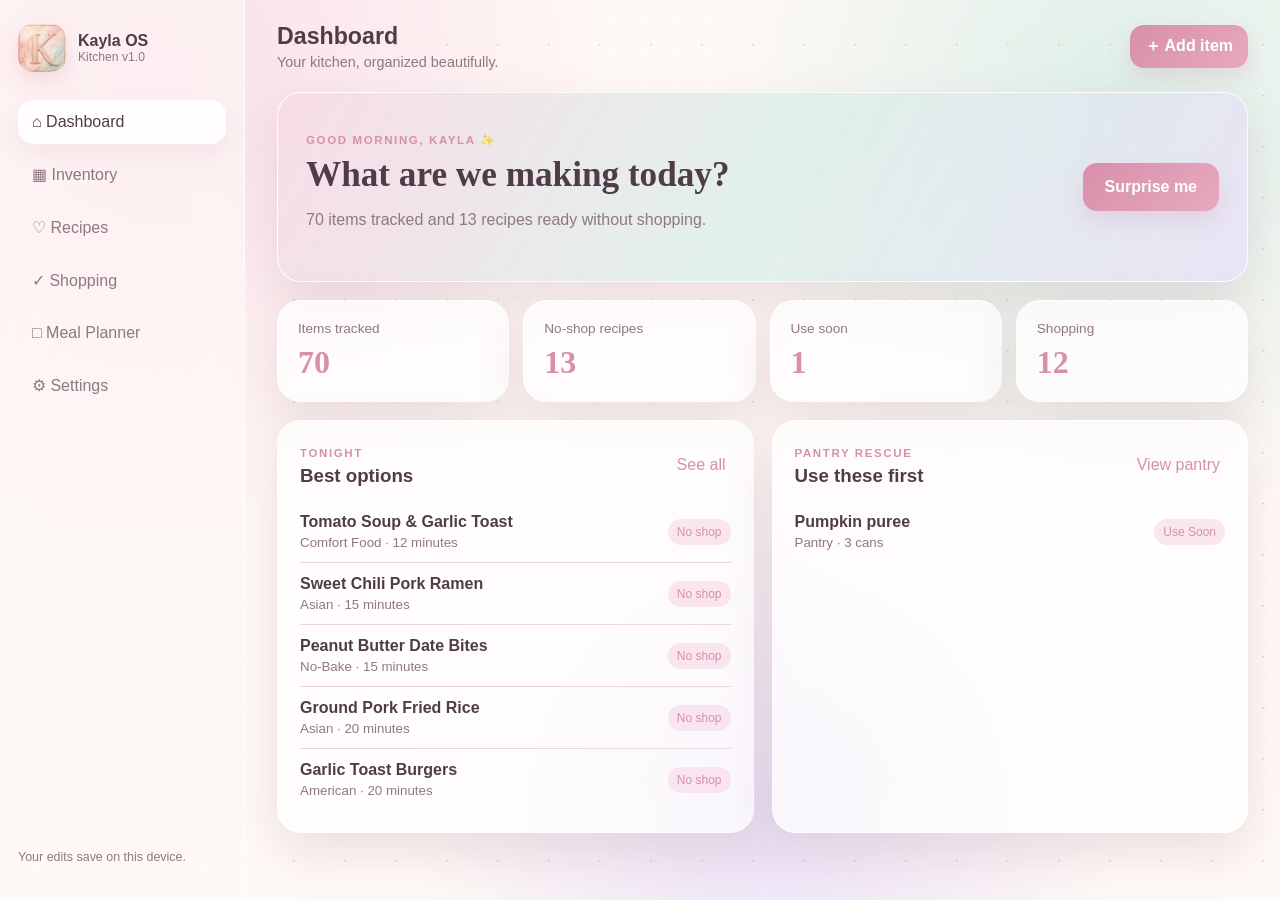
==== commit 3b010b0b: "Add files via upload" ====
--- a/index.html
+++ b/index.html
@@ -1,21 +1,147 @@
-<!doctype html><html><head><meta charset="utf-8"><meta name="viewport" content="width=device-width,initial-scale=1,viewport-fit=cover"><meta name="theme-color" content="#101512"><title>Kayla OS — Kitchen</title><link rel="manifest" href="manifest.webmanifest"><style>
-:root{--bg:#0e1411;--card:#18201b;--card2:#202b24;--line:#2e3b33;--text:#f4f7f5;--muted:#a2b0a8;--sage:#89ab98;--gold:#d9ad59;--red:#ef7770}*{box-sizing:border-box}body{margin:0;background:radial-gradient(circle at 90% -10%,#304238 0,transparent 35%),var(--bg);color:var(--text);font-family:-apple-system,BlinkMacSystemFont,"Segoe UI",sans-serif}.shell{display:grid;grid-template-columns:240px 1fr;min-height:100vh}.side{position:sticky;top:0;height:100vh;border-right:1px solid var(--line);padding:24px 17px;background:#0d1210dd;backdrop-filter:blur(15px);display:flex;flex-direction:column}.brand{display:flex;gap:12px;align-items:center;margin-bottom:28px}.logo{width:42px;height:42px;border-radius:14px;display:grid;place-items:center;background:var(--sage);color:#0c1510;font-weight:900}.brand span{display:block;color:var(--muted);font-size:12px}.nav{display:grid;gap:7px}.nav button{border:0;background:transparent;color:var(--muted);padding:13px;border-radius:14px;text-align:left;font-size:15px}.nav button.active,.nav button:hover{background:var(--card2);color:var(--text)}main{padding:0 30px 45px;min-width:0}.top{height:88px;display:flex;justify-content:space-between;align-items:center}.top h1{margin:0;font-size:24px}.top p{margin:4px 0 0;color:var(--muted)}button,input,select{font:inherit}.primary,.ghost,.mini{border-radius:13px;padding:11px 15px;border:1px solid var(--line);color:var(--text)}.primary{background:var(--sage);color:#0d1711;border:0;font-weight:800}.ghost,.mini{background:var(--card)}.page{display:none}.page.active{display:block}.card{background:linear-gradient(180deg,var(--card2),var(--card));border:1px solid var(--line);border-radius:22px;padding:20px;box-shadow:0 18px 45px #0005}.hero{display:flex;justify-content:space-between;align-items:center;min-height:175px;margin-bottom:16px;background:linear-gradient(110deg,#57736366,var(--card))}.hero h2{font-size:34px;margin:6px 0}.hero p,.muted{color:var(--muted)}.eyebrow{font-size:11px;letter-spacing:.16em;color:#b9d1c3;font-weight:800}.kpis{display:grid;grid-template-columns:repeat(4,1fr);gap:13px;margin-bottom:16px}.kpi strong{font-size:30px;display:block;margin:8px 0}.grid2{display:grid;grid-template-columns:1.15fr .85fr;gap:16px;margin-bottom:16px}.head{display:flex;justify-content:space-between;align-items:center;margin-bottom:10px}.head h3{margin:4px 0}.listrow{display:flex;justify-content:space-between;gap:12px;padding:12px 0;border-bottom:1px solid var(--line)}.listrow:last-child{border:0}.listrow small{display:block;color:var(--muted);margin-top:4px}.pill{background:#89ab9822;color:#bfd8ca;padding:6px 9px;border-radius:999px;font-size:12px;white-space:nowrap}.warn{color:#f0ca7d;background:#d9ad5922}.week{display:grid;grid-template-columns:repeat(7,1fr);gap:9px}.day{min-height:105px;padding:13px;background:#111813;border:1px solid var(--line);border-radius:15px}.day b{display:block;margin-bottom:12px}.day span{font-size:12px;color:var(--muted)}.toolbar{display:flex;gap:9px;flex-wrap:wrap;margin-bottom:16px}.toolbar input,.toolbar select,.field{background:var(--card);border:1px solid var(--line);color:var(--text);border-radius:13px;padding:12px}.toolbar input{flex:1;min-width:240px}.cards{display:grid;grid-template-columns:repeat(auto-fill,minmax(225px,1fr));gap:13px}.item h3,.recipe h3{margin:5px 0 9px}.meta{display:grid;gap:5px;color:var(--muted);font-size:13px}.actions{display:flex;gap:7px;margin-top:14px}.recipeGrid{display:grid;grid-template-columns:repeat(auto-fill,minmax(260px,1fr));gap:14px}.recipe{padding:0;overflow:hidden}.visual{height:105px;background:linear-gradient(135deg,#496555,#1c2921);display:flex;align-items:flex-end;padding:15px;font-size:30px}.body{padding:17px}.stats{display:flex;gap:7px;flex-wrap:wrap;margin:11px 0}.shopping{display:grid}.shoprow{display:grid;grid-template-columns:auto 1fr auto auto;gap:11px;align-items:center;padding:13px 0;border-bottom:1px solid var(--line)}.shoprow.done{opacity:.45}.shoprow.done strong{text-decoration:line-through}.shoprow input{width:19px;height:19px;accent-color:var(--sage)}.planner{display:grid;grid-template-columns:repeat(7,1fr);gap:10px}.planner .card{min-height:235px}.meal{background:#101612;border:1px solid var(--line);padding:10px;border-radius:12px;margin-top:9px}.meal small{color:var(--muted);display:block}.toast{position:fixed;right:18px;bottom:18px;background:#e6f3eb;color:#102017;padding:12px 16px;border-radius:12px;opacity:0;transform:translateY(70px);transition:.25s}.toast.show{opacity:1;transform:none}dialog{width:min(540px,calc(100vw - 28px));border:1px solid var(--line);background:var(--card);color:var(--text);border-radius:20px;padding:20px}dialog::backdrop{background:#000a}.form{display:grid;grid-template-columns:1fr 1fr;gap:11px}.form label{display:grid;gap:6px;color:var(--muted);font-size:13px}.form .full{grid-column:1/-1}.modalactions{display:flex;justify-content:flex-end;gap:9px;margin-top:17px}@media(max-width:950px){.kpis{grid-template-columns:1fr 1fr}.grid2{grid-template-columns:1fr}.week,.planner{grid-template-columns:repeat(2,1fr)}}@media(max-width:700px){.shell{display:block}.side{height:auto;position:sticky;padding:10px;z-index:10}.brand{margin:0 0 8px}.nav{display:flex;overflow:auto}.nav button{white-space:nowrap}.side footer{display:none}main{padding:0 14px 30px}.top{height:75px}.top .ghost{display:none}.hero{align-items:flex-start;flex-direction:column}.kpis{grid-template-columns:1fr 1fr}.week,.planner{display:flex;overflow:auto}.day,.planner .card{min-width:190px}.form{grid-template-columns:1fr}.form .full{grid-column:auto}}
-</style></head><body><div class="shell"><aside class="side"><div class="brand"><div class="logo">K</div><div><b>Kayla OS</b><span>Kitchen v1.0</span></div></div><div class="nav" id="nav"><button data-page="dash" class="active">⌂ Dashboard</button><button data-page="inventory">▦ Inventory</button><button data-page="recipes">◇ Recipes</button><button data-page="shopping">✓ Shopping</button><button data-page="planner">□ Meal Planner</button><button data-page="settings">⚙ Settings</button></div><footer style="margin-top:auto;color:var(--muted);font-size:12px">Your edits stay on this device.</footer></aside><main><header class="top"><div><h1 id="title">Dashboard</h1><p id="subtitle">Your kitchen at a glance.</p></div><button class="primary" id="quick">＋ Quick Add</button></header>
-<section id="dash" class="page active"><div class="hero card"><div><span class="eyebrow">HELLO, KAYLA</span><h2>What are we making?</h2><p id="heroText"></p></div><button class="primary" id="surprise">Surprise me</button></div><div class="kpis"><div class="card kpi"><span class="muted">Items tracked</span><strong id="ki"></strong><small class="muted">Pantry, fridge & freezer</small></div><div class="card kpi"><span class="muted">No-shop recipes</span><strong id="kr"></strong><small class="muted">Ready right now</small></div><div class="card kpi"><span class="muted">Use soon</span><strong id="ku" style="color:var(--gold)"></strong><small class="muted">Prioritize these</small></div><div class="card kpi"><span class="muted">Shopping</span><strong id="ks"></strong><small class="muted">Still to purchase</small></div></div><div class="grid2"><div class="card"><div class="head"><div><span class="eyebrow">TONIGHT</span><h3>Best options</h3></div></div><div id="tonight"></div></div><div class="card"><div class="head"><div><span class="eyebrow">PANTRY RESCUE</span><h3>Use these first</h3></div></div><div id="rescue"></div></div></div><div class="card"><div class="head"><div><span class="eyebrow">THIS WEEK</span><h3>Meal plan</h3></div></div><div id="week" class="week"></div></div></section>
-<section id="inventory" class="page"><div class="toolbar"><input id="isearch" placeholder="Search pantry, fridge, freezer..."><select id="iloc"><option value="">All locations</option></select><select id="istat"><option value="">All statuses</option><option>In Stock</option><option>Low</option><option>Use Soon</option><option>Out</option></select><button class="primary" id="addItem">＋ Add item</button></div><div id="icards" class="cards"></div></section>
-<section id="recipes" class="page"><div class="toolbar"><input id="rsearch" placeholder="Search recipes or ingredients..."><select id="rmeal"><option value="">All meal types</option></select><select id="rtime"><option value="">Any time</option><option value="15">15 minutes</option><option value="20">20 minutes</option><option value="30">30 minutes</option></select></div><div id="rgrid" class="recipeGrid"></div></section>
-<section id="shopping" class="page"><div class="toolbar"><input id="sinput" placeholder="Add grocery item..."><select id="spriority"><option>Medium</option><option>High</option><option>Low</option><option>Optional</option></select><button class="primary" id="sadd">＋ Add</button></div><div class="card"><div id="slist" class="shopping"></div><div class="head" style="margin-top:15px"><span id="sprogress" class="muted"></span><button class="ghost" id="sclear">Clear purchased</button></div></div></section>
-<section id="planner" class="page"><div class="head"><div><span class="eyebrow">WEEKLY PLAN</span><h3>Meals by day</h3></div><button class="primary" id="addMeal">＋ Plan a meal</button></div><div id="pgrid" class="planner"></div></section>
-<section id="settings" class="page"><div class="grid2"><div class="card"><h3>Back up your data</h3><p class="muted">Export everything you add or change. You can import it again on this device.</p><button class="primary" id="export">Export backup</button> <label class="ghost" style="display:inline-block">Import<input hidden type="file" id="import" accept=".json"></label></div><div class="card"><h3>Install it like an app</h3><p class="muted">Host this folder for free, open the link in Safari, tap Share, then Add to Home Screen.</p></div><div class="card"><h3>Google Sheets</h3><p class="muted">This app is seeded from your completed Google workbook. It works without a monthly app-builder subscription. Direct Google Sheet syncing can be added next with a free Apps Script endpoint.</p></div></div></section>
-</main></div><dialog id="modal"><h3 id="mTitle"></h3><div id="mBody"></div><div class="modalactions"><button class="ghost" id="mCancel">Cancel</button><button class="primary" id="mSave">Save</button></div></dialog><div class="toast" id="toast"></div><script>const SEED={"inventory": [{"ItemID": "ITEM001", "ItemName": "Angus beef burger patties", "CategoryID": "CAT001", "CategoryName": "Protein", "LocationID": "LOC003", "LocationName": "Freezer", "Quantity": 1, "Unit": "box/package", "Status": "In Stock", "UseSoon": false, "CoreStaple": false, "Opened": null, "ExpirationDate": null, "PurchaseDate": null, "MinimumStock": 0, "Barcode": null, "PhotoURL": null, "VersatilityScore": 3, "Favorite": false, "Active": true, "Notes": null, "LastUpdated": "2026-08-02T00:00:00"}, {"ItemID": "ITEM002", "ItemName": "Boneless pork chops", "CategoryID": "CAT001", "CategoryName": "Protein", "LocationID": "LOC003", "LocationName": "Freezer", "Quantity": 1, "Unit": "package", "Status": "In Stock", "UseSoon": false, "CoreStaple": false, "Opened": null, "ExpirationDate": null, "PurchaseDate": null, "MinimumStock": 0, "Barcode": null, "PhotoURL": null, "VersatilityScore": 3, "Favorite": false, "Active": true, "Notes": null, "LastUpdated": "2026-08-02T00:00:00"}, {"ItemID": "ITEM003", "ItemName": "Ground pork", "CategoryID": "CAT001", "CategoryName": "Protein", "LocationID": "LOC003", "LocationName": "Freezer", "Quantity": 1, "Unit": "package", "Status": "In Stock", "UseSoon": false, "CoreStaple": false, "Opened": null, "ExpirationDate": null, "PurchaseDate": null, "MinimumStock": 0, "Barcode": null, "PhotoURL": null, "VersatilityScore": 3, "Favorite": false, "Active": true, "Notes": null, "LastUpdated": "2026-08-02T00:00:00"}, {"ItemID": "ITEM004", "ItemName": "Brussels sprouts", "CategoryID": "CAT002", "CategoryName": "Frozen Vegetable", "LocationID": "LOC003", "LocationName": "Freezer", "Quantity": 1, "Unit": "bag", "Status": "In Stock", "UseSoon": false, "CoreStaple": false, "Opened": null, "ExpirationDate": null, "PurchaseDate": null, "MinimumStock": 0, "Barcode": null, "PhotoURL": null, "VersatilityScore": 3, "Favorite": false, "Active": true, "Notes": null, "LastUpdated": "2026-08-02T00:00:00"}, {"ItemID": "ITEM005", "ItemName": "Mixed vegetables", "CategoryID": "CAT002", "CategoryName": "Frozen Vegetable", "LocationID": "LOC003", "LocationName": "Freezer", "Quantity": 1, "Unit": "bag", "Status": "In Stock", "UseSoon": false, "CoreStaple": true, "Opened": null, "ExpirationDate": null, "PurchaseDate": null, "MinimumStock": 0, "Barcode": null, "PhotoURL": null, "VersatilityScore": 5, "Favorite": false, "Active": true, "Notes": null, "LastUpdated": "2026-08-02T00:00:00"}, {"ItemID": "ITEM006", "ItemName": "Garlic toast", "CategoryID": "CAT004", "CategoryName": "Bread", "LocationID": "LOC003", "LocationName": "Freezer", "Quantity": 1, "Unit": "box", "Status": "In Stock", "UseSoon": false, "CoreStaple": false, "Opened": null, "ExpirationDate": null, "PurchaseDate": null, "MinimumStock": 0, "Barcode": null, "PhotoURL": null, "VersatilityScore": 3, "Favorite": false, "Active": true, "Notes": null, "LastUpdated": "2026-08-02T00:00:00"}, {"ItemID": "ITEM007", "ItemName": "Bacon, egg & cheese breakfast sandwiches", "CategoryID": "CAT003", "CategoryName": "Frozen Meal", "LocationID": "LOC003", "LocationName": "Freezer", "Quantity": 1, "Unit": "box", "Status": "In Stock", "UseSoon": false, "CoreStaple": false, "Opened": null, "ExpirationDate": null, "PurchaseDate": null, "MinimumStock": 0, "Barcode": null, "PhotoURL": null, "VersatilityScore": 3, "Favorite": false, "Active": true, "Notes": null, "LastUpdated": "2026-08-02T00:00:00"}, {"ItemID": "ITEM008", "ItemName": "Protein smoothie bowls", "CategoryID": "CAT009", "CategoryName": "Breakfast", "LocationID": "LOC003", "LocationName": "Freezer", "Quantity": 1, "Unit": "box/package", "Status": "In Stock", "UseSoon": false, "CoreStaple": false, "Opened": null, "ExpirationDate": null, "PurchaseDate": null, "MinimumStock": 0, "Barcode": null, "PhotoURL": null, "VersatilityScore": 3, "Favorite": false, "Active": true, "Notes": null, "LastUpdated": "2026-08-02T00:00:00"}, {"ItemID": "ITEM009", "ItemName": "Frozen prepared meals", "CategoryID": "CAT003", "CategoryName": "Frozen Meal", "LocationID": "LOC003", "LocationName": "Freezer", "Quantity": 1, "Unit": "assorted", "Status": "In Stock", "UseSoon": false, "CoreStaple": false, "Opened": null, "ExpirationDate": null, "PurchaseDate": null, "MinimumStock": 0, "Barcode": null, "PhotoURL": null, "VersatilityScore": 3, "Favorite": false, "Active": true, "Notes": "Several varieties; add individually later", "LastUpdated": "2026-08-02T00:00:00"}, {"ItemID": "ITEM010", "ItemName": "Kraft macaroni & cheese", "CategoryID": "CAT005", "CategoryName": "Grain/Pasta", "LocationID": "LOC001", "LocationName": "Pantry", "Quantity": 1, "Unit": "box", "Status": "In Stock", "UseSoon": false, "CoreStaple": false, "Opened": null, "ExpirationDate": null, "PurchaseDate": null, "MinimumStock": 0, "Barcode": null, "PhotoURL": null, "VersatilityScore": 3, "Favorite": false, "Active": true, "Notes": null, "LastUpdated": "2026-08-02T00:00:00"}, {"ItemID": "ITEM011", "ItemName": "Jasmine rice", "CategoryID": "CAT005", "CategoryName": "Grain/Pasta", "LocationID": "LOC001", "LocationName": "Pantry", "Quantity": 1, "Unit": "box", "Status": "In Stock", "UseSoon": false, "CoreStaple": true, "Opened": null, "ExpirationDate": null, "PurchaseDate": null, "MinimumStock": 0, "Barcode": null, "PhotoURL": null, "VersatilityScore": 5, "Favorite": false, "Active": true, "Notes": "Boil-in-bag", "LastUpdated": "2026-08-02T00:00:00"}, {"ItemID": "ITEM012", "ItemName": "Zatarain's jambalaya mix", "CategoryID": "CAT005", "CategoryName": "Grain/Pasta", "LocationID": "LOC001", "LocationName": "Pantry", "Quantity": 1, "Unit": "box", "Status": "In Stock", "UseSoon": false, "CoreStaple": false, "Opened": null, "ExpirationDate": null, "PurchaseDate": null, "MinimumStock": 0, "Barcode": null, "PhotoURL": null, "VersatilityScore": 3, "Favorite": false, "Active": true, "Notes": null, "LastUpdated": "2026-08-02T00:00:00"}, {"ItemID": "ITEM013", "ItemName": "Stuffing mix", "CategoryID": "CAT005", "CategoryName": "Grain/Pasta", "LocationID": "LOC001", "LocationName": "Pantry", "Quantity": 1, "Unit": "box", "Status": "In Stock", "UseSoon": false, "CoreStaple": false, "Opened": null, "ExpirationDate": null, "PurchaseDate": null, "MinimumStock": 0, "Barcode": null, "PhotoURL": null, "VersatilityScore": 3, "Favorite": false, "Active": true, "Notes": null, "LastUpdated": "2026-08-02T00:00:00"}, {"ItemID": "ITEM014", "ItemName": "Ritz crackers", "CategoryID": "CAT010", "CategoryName": "Snack", "LocationID": "LOC001", "LocationName": "Pantry", "Quantity": 1, "Unit": "box", "Status": "In Stock", "UseSoon": false, "CoreStaple": false, "Opened": null, "ExpirationDate": null, "PurchaseDate": null, "MinimumStock": 0, "Barcode": null, "PhotoURL": null, "VersatilityScore": 3, "Favorite": false, "Active": true, "Notes": null, "LastUpdated": "2026-08-02T00:00:00"}, {"ItemID": "ITEM015", "ItemName": "Movie theater popcorn", "CategoryID": "CAT010", "CategoryName": "Snack", "LocationID": "LOC001", "LocationName": "Pantry", "Quantity": 1, "Unit": "box", "Status": "In Stock", "UseSoon": false, "CoreStaple": false, "Opened": null, "ExpirationDate": null, "PurchaseDate": null, "MinimumStock": 0, "Barcode": null, "PhotoURL": null, "VersatilityScore": 3, "Favorite": false, "Active": true, "Notes": null, "LastUpdated": "2026-08-02T00:00:00"}, {"ItemID": "ITEM016", "ItemName": "Buldak spicy ramen", "CategoryID": "CAT005", "CategoryName": "Grain/Pasta", "LocationID": "LOC001", "LocationName": "Pantry", "Quantity": 1, "Unit": "package", "Status": "In Stock", "UseSoon": false, "CoreStaple": false, "Opened": null, "ExpirationDate": null, "PurchaseDate": null, "MinimumStock": 0, "Barcode": null, "PhotoURL": null, "VersatilityScore": 3, "Favorite": false, "Active": true, "Notes": null, "LastUpdated": "2026-08-02T00:00:00"}, {"ItemID": "ITEM017", "ItemName": "Protein bars", "CategoryID": "CAT010", "CategoryName": "Snack", "LocationID": "LOC001", "LocationName": "Pantry", "Quantity": 1, "Unit": "assorted", "Status": "In Stock", "UseSoon": false, "CoreStaple": false, "Opened": null, "ExpirationDate": null, "PurchaseDate": null, "MinimumStock": 0, "Barcode": null, "PhotoURL": null, "VersatilityScore": 3, "Favorite": false, "Active": true, "Notes": null, "LastUpdated": "2026-08-02T00:00:00"}, {"ItemID": "ITEM018", "ItemName": "Tomato sauce", "CategoryID": "CAT006", "CategoryName": "Canned Goods", "LocationID": "LOC001", "LocationName": "Pantry", "Quantity": 1, "Unit": "can", "Status": "In Stock", "UseSoon": false, "CoreStaple": true, "Opened": null, "ExpirationDate": null, "PurchaseDate": null, "MinimumStock": 0, "Barcode": null, "PhotoURL": null, "VersatilityScore": 5, "Favorite": false, "Active": true, "Notes": null, "LastUpdated": "2026-08-02T00:00:00"}, {"ItemID": "ITEM019", "ItemName": "Tomato soup", "CategoryID": "CAT006", "CategoryName": "Canned Goods", "LocationID": "LOC001", "LocationName": "Pantry", "Quantity": 1, "Unit": "can", "Status": "In Stock", "UseSoon": false, "CoreStaple": false, "Opened": null, "ExpirationDate": null, "PurchaseDate": null, "MinimumStock": 0, "Barcode": null, "PhotoURL": null, "VersatilityScore": 3, "Favorite": false, "Active": true, "Notes": null, "LastUpdated": "2026-08-02T00:00:00"}, {"ItemID": "ITEM020", "ItemName": "Cream of chicken soup", "CategoryID": "CAT006", "CategoryName": "Canned Goods", "LocationID": "LOC001", "LocationName": "Pantry", "Quantity": 1, "Unit": "can", "Status": "In Stock", "UseSoon": false, "CoreStaple": false, "Opened": null, "ExpirationDate": null, "PurchaseDate": null, "MinimumStock": 0, "Barcode": null, "PhotoURL": null, "VersatilityScore": 3, "Favorite": false, "Active": true, "Notes": null, "LastUpdated": "2026-08-02T00:00:00"}, {"ItemID": "ITEM021", "ItemName": "Sweet corn", "CategoryID": "CAT006", "CategoryName": "Canned Goods", "LocationID": "LOC001", "LocationName": "Pantry", "Quantity": 1, "Unit": "can", "Status": "In Stock", "UseSoon": false, "CoreStaple": false, "Opened": null, "ExpirationDate": null, "PurchaseDate": null, "MinimumStock": 0, "Barcode": null, "PhotoURL": null, "VersatilityScore": 3, "Favorite": false, "Active": true, "Notes": null, "LastUpdated": "2026-08-02T00:00:00"}, {"ItemID": "ITEM022", "ItemName": "Sliced carrots", "CategoryID": "CAT006", "CategoryName": "Canned Goods", "LocationID": "LOC001", "LocationName": "Pantry", "Quantity": 1, "Unit": "can", "Status": "In Stock", "UseSoon": false, "CoreStaple": false, "Opened": null, "ExpirationDate": null, "PurchaseDate": null, "MinimumStock": 0, "Barcode": null, "PhotoURL": null, "VersatilityScore": 3, "Favorite": false, "Active": true, "Notes": null, "LastUpdated": "2026-08-02T00:00:00"}, {"ItemID": "ITEM023", "ItemName": "Pumpkin puree", "CategoryID": "CAT006", "CategoryName": "Canned Goods", "LocationID": "LOC001", "LocationName": "Pantry", "Quantity": 3, "Unit": "cans", "Status": "Use Soon", "UseSoon": true, "CoreStaple": false, "Opened": null, "ExpirationDate": null, "PurchaseDate": null, "MinimumStock": 0, "Barcode": null, "PhotoURL": null, "VersatilityScore": 3, "Favorite": false, "Active": true, "Notes": "Multiple cans seen", "LastUpdated": "2026-08-02T00:00:00"}, {"ItemID": "ITEM024", "ItemName": "Coconut milk", "CategoryID": "CAT006", "CategoryName": "Canned Goods", "LocationID": "LOC001", "LocationName": "Pantry", "Quantity": 1, "Unit": "can", "Status": "In Stock", "UseSoon": false, "CoreStaple": false, "Opened": null, "ExpirationDate": null, "PurchaseDate": null, "MinimumStock": 0, "Barcode": null, "PhotoURL": null, "VersatilityScore": 3, "Favorite": false, "Active": true, "Notes": null, "LastUpdated": "2026-08-02T00:00:00"}, {"ItemID": "ITEM025", "ItemName": "Cream of coconut", "CategoryID": "CAT006", "CategoryName": "Canned Goods", "LocationID": "LOC001", "LocationName": "Pantry", "Quantity": 1, "Unit": "can", "Status": "In Stock", "UseSoon": false, "CoreStaple": false, "Opened": null, "ExpirationDate": null, "PurchaseDate": null, "MinimumStock": 0, "Barcode": null, "PhotoURL": null, "VersatilityScore": 3, "Favorite": false, "Active": true, "Notes": null, "LastUpdated": "2026-08-02T00:00:00"}, {"ItemID": "ITEM026", "ItemName": "Sweetened condensed milk", "CategoryID": "CAT006", "CategoryName": "Canned Goods", "LocationID": "LOC001", "LocationName": "Pantry", "Quantity": 1, "Unit": "can", "Status": "In Stock", "UseSoon": false, "CoreStaple": false, "Opened": null, "ExpirationDate": null, "PurchaseDate": null, "MinimumStock": 0, "Barcode": null, "PhotoURL": null, "VersatilityScore": 3, "Favorite": false, "Active": true, "Notes": null, "LastUpdated": "2026-08-02T00:00:00"}, {"ItemID": "ITEM027", "ItemName": "Capers", "CategoryID": "CAT007", "CategoryName": "Condiment/Sauce", "LocationID": "LOC002", "LocationName": "Refrigerator", "Quantity": 1, "Unit": "jar", "Status": "In Stock", "UseSoon": false, "CoreStaple": false, "Opened": null, "ExpirationDate": null, "PurchaseDate": null, "MinimumStock": 0, "Barcode": null, "PhotoURL": null, "VersatilityScore": 3, "Favorite": false, "Active": true, "Notes": null, "LastUpdated": "2026-08-02T00:00:00"}, {"ItemID": "ITEM028", "ItemName": "Mayonnaise", "CategoryID": "CAT007", "CategoryName": "Condiment/Sauce", "LocationID": "LOC002", "LocationName": "Refrigerator", "Quantity": 1, "Unit": "jar", "Status": "In Stock", "UseSoon": false, "CoreStaple": true, "Opened": null, "ExpirationDate": null, "PurchaseDate": null, "MinimumStock": 0, "Barcode": null, "PhotoURL": null, "VersatilityScore": 5, "Favorite": false, "Active": true, "Notes": null, "LastUpdated": "2026-08-02T00:00:00"}, {"ItemID": "ITEM029", "ItemName": "Olive oil mayonnaise", "CategoryID": "CAT007", "CategoryName": "Condiment/Sauce", "LocationID": "LOC002", "LocationName": "Refrigerator", "Quantity": 1, "Unit": "jar", "Status": "In Stock", "UseSoon": false, "CoreStaple": false, "Opened": null, "ExpirationDate": null, "PurchaseDate": null, "MinimumStock": 0, "Barcode": null, "PhotoURL": null, "VersatilityScore": 3, "Favorite": false, "Active": true, "Notes": null, "LastUpdated": "2026-08-02T00:00:00"}, {"ItemID": "ITEM030", "ItemName": "Ranch dressing", "CategoryID": "CAT007", "CategoryName": "Condiment/Sauce", "LocationID": "LOC002", "LocationName": "Refrigerator", "Quantity": 1, "Unit": "bottle", "Status": "In Stock", "UseSoon": false, "CoreStaple": true, "Opened": null, "ExpirationDate": null, "PurchaseDate": null, "MinimumStock": 0, "Barcode": null, "PhotoURL": null, "VersatilityScore": 5, "Favorite": false, "Active": true, "Notes": null, "LastUpdated": "2026-08-02T00:00:00"}, {"ItemID": "ITEM031", "ItemName": "Dijon mustard", "CategoryID": "CAT007", "CategoryName": "Condiment/Sauce", "LocationID": "LOC002", "LocationName": "Refrigerator", "Quantity": 1, "Unit": "bottle", "Status": "In Stock", "UseSoon": false, "CoreStaple": true, "Opened": null, "ExpirationDate": null, "PurchaseDate": null, "MinimumStock": 0, "Barcode": null, "PhotoURL": null, "VersatilityScore": 5, "Favorite": false, "Active": true, "Notes": null, "LastUpdated": "2026-08-02T00:00:00"}, {"ItemID": "ITEM032", "ItemName": "Yellow mustard", "CategoryID": "CAT007", "CategoryName": "Condiment/Sauce", "LocationID": "LOC002", "LocationName": "Refrigerator", "Quantity": 1, "Unit": "bottle", "Status": "In Stock", "UseSoon": false, "CoreStaple": true, "Opened": null, "ExpirationDate": null, "PurchaseDate": null, "MinimumStock": 0, "Barcode": null, "PhotoURL": null, "VersatilityScore": 5, "Favorite": false, "Active": true, "Notes": null, "LastUpdated": "2026-08-02T00:00:00"}, {"ItemID": "ITEM033", "ItemName": "Ketchup", "CategoryID": "CAT007", "CategoryName": "Condiment/Sauce", "LocationID": "LOC002", "LocationName": "Refrigerator", "Quantity": 1, "Unit": "bottle", "Status": "In Stock", "UseSoon": false, "CoreStaple": true, "Opened": null, "ExpirationDate": null, "PurchaseDate": null, "MinimumStock": 0, "Barcode": null, "PhotoURL": null, "VersatilityScore": 5, "Favorite": false, "Active": true, "Notes": null, "LastUpdated": "2026-08-02T00:00:00"}, {"ItemID": "ITEM034", "ItemName": "Worcestershire sauce", "CategoryID": "CAT007", "CategoryName": "Condiment/Sauce", "LocationID": "LOC002", "LocationName": "Refrigerator", "Quantity": 1, "Unit": "bottle", "Status": "In Stock", "UseSoon": false, "CoreStaple": true, "Opened": null, "ExpirationDate": null, "PurchaseDate": null, "MinimumStock": 0, "Barcode": null, "PhotoURL": null, "VersatilityScore": 5, "Favorite": false, "Active": true, "Notes": null, "LastUpdated": "2026-08-02T00:00:00"}, {"ItemID": "ITEM035", "ItemName": "Soy sauce", "CategoryID": "CAT007", "CategoryName": "Condiment/Sauce", "LocationID": "LOC001", "LocationName": "Pantry", "Quantity": 1, "Unit": "bottle", "Status": "In Stock", "UseSoon": false, "CoreStaple": true, "Opened": null, "ExpirationDate": null, "PurchaseDate": null, "MinimumStock": 0, "Barcode": null, "PhotoURL": null, "VersatilityScore": 5, "Favorite": false, "Active": true, "Notes": null, "LastUpdated": "2026-08-02T00:00:00"}, {"ItemID": "ITEM036", "ItemName": "Sesame oil", "CategoryID": "CAT007", "CategoryName": "Condiment/Sauce", "LocationID": "LOC001", "LocationName": "Pantry", "Quantity": 1, "Unit": "bottle", "Status": "In Stock", "UseSoon": false, "CoreStaple": false, "Opened": null, "ExpirationDate": null, "PurchaseDate": null, "MinimumStock": 0, "Barcode": null, "PhotoURL": null, "VersatilityScore": 3, "Favorite": false, "Active": true, "Notes": null, "LastUpdated": "2026-08-02T00:00:00"}, {"ItemID": "ITEM037", "ItemName": "Sweet chili sauce", "CategoryID": "CAT007", "CategoryName": "Condiment/Sauce", "LocationID": "LOC002", "LocationName": "Refrigerator", "Quantity": 1, "Unit": "bottle", "Status": "In Stock", "UseSoon": false, "CoreStaple": false, "Opened": null, "ExpirationDate": null, "PurchaseDate": null, "MinimumStock": 0, "Barcode": null, "PhotoURL": null, "VersatilityScore": 3, "Favorite": false, "Active": true, "Notes": null, "LastUpdated": "2026-08-02T00:00:00"}, {"ItemID": "ITEM038", "ItemName": "Honey BBQ sauce", "CategoryID": "CAT007", "CategoryName": "Condiment/Sauce", "LocationID": "LOC001", "LocationName": "Pantry", "Quantity": 1, "Unit": "bottle", "Status": "In Stock", "UseSoon": false, "CoreStaple": false, "Opened": null, "ExpirationDate": null, "PurchaseDate": null, "MinimumStock": 0, "Barcode": null, "PhotoURL": null, "VersatilityScore": 3, "Favorite": false, "Active": true, "Notes": null, "LastUpdated": "2026-08-02T00:00:00"}, {"ItemID": "ITEM039", "ItemName": "Balsamic vinegar", "CategoryID": "CAT007", "CategoryName": "Condiment/Sauce", "LocationID": "LOC001", "LocationName": "Pantry", "Quantity": 1, "Unit": "bottle", "Status": "In Stock", "UseSoon": false, "CoreStaple": false, "Opened": null, "ExpirationDate": null, "PurchaseDate": null, "MinimumStock": 0, "Barcode": null, "PhotoURL": null, "VersatilityScore": 3, "Favorite": false, "Active": true, "Notes": null, "LastUpdated": "2026-08-02T00:00:00"}, {"ItemID": "ITEM040", "ItemName": "Balsamic glaze", "CategoryID": "CAT007", "CategoryName": "Condiment/Sauce", "LocationID": "LOC001", "LocationName": "Pantry", "Quantity": 1, "Unit": "bottle", "Status": "In Stock", "UseSoon": false, "CoreStaple": false, "Opened": null, "ExpirationDate": null, "PurchaseDate": null, "MinimumStock": 0, "Barcode": null, "PhotoURL": null, "VersatilityScore": 3, "Favorite": false, "Active": true, "Notes": null, "LastUpdated": "2026-08-02T00:00:00"}, {"ItemID": "ITEM041", "ItemName": "Greek vinaigrette", "CategoryID": "CAT007", "CategoryName": "Condiment/Sauce", "LocationID": "LOC002", "LocationName": "Refrigerator", "Quantity": 1, "Unit": "bottle", "Status": "In Stock", "UseSoon": false, "CoreStaple": false, "Opened": null, "ExpirationDate": null, "PurchaseDate": null, "MinimumStock": 0, "Barcode": null, "PhotoURL": null, "VersatilityScore": 3, "Favorite": false, "Active": true, "Notes": null, "LastUpdated": "2026-08-02T00:00:00"}, {"ItemID": "ITEM042", "ItemName": "Bread dipping oil", "CategoryID": "CAT007", "CategoryName": "Condiment/Sauce", "LocationID": "LOC001", "LocationName": "Pantry", "Quantity": 1, "Unit": "bottle", "Status": "In Stock", "UseSoon": false, "CoreStaple": false, "Opened": null, "ExpirationDate": null, "PurchaseDate": null, "MinimumStock": 0, "Barcode": null, "PhotoURL": null, "VersatilityScore": 3, "Favorite": false, "Active": true, "Notes": null, "LastUpdated": "2026-08-02T00:00:00"}, {"ItemID": "ITEM043", "ItemName": "Malt vinegar", "CategoryID": "CAT007", "CategoryName": "Condiment/Sauce", "LocationID": "LOC001", "LocationName": "Pantry", "Quantity": 1, "Unit": "bottle", "Status": "In Stock", "UseSoon": false, "CoreStaple": false, "Opened": null, "ExpirationDate": null, "PurchaseDate": null, "MinimumStock": 0, "Barcode": null, "PhotoURL": null, "VersatilityScore": 3, "Favorite": false, "Active": true, "Notes": null, "LastUpdated": "2026-08-02T00:00:00"}, {"ItemID": "ITEM044", "ItemName": "Lemon juice", "CategoryID": "CAT007", "CategoryName": "Condiment/Sauce", "LocationID": "LOC002", "LocationName": "Refrigerator", "Quantity": 1, "Unit": "bottle", "Status": "In Stock", "UseSoon": false, "CoreStaple": true, "Opened": null, "ExpirationDate": null, "PurchaseDate": null, "MinimumStock": 0, "Barcode": null, "PhotoURL": null, "VersatilityScore": 5, "Favorite": false, "Active": true, "Notes": null, "LastUpdated": "2026-08-02T00:00:00"}, {"ItemID": "ITEM045", "ItemName": "Tabasco", "CategoryID": "CAT007", "CategoryName": "Condiment/Sauce", "LocationID": "LOC001", "LocationName": "Pantry", "Quantity": 1, "Unit": "bottle", "Status": "In Stock", "UseSoon": false, "CoreStaple": false, "Opened": null, "ExpirationDate": null, "PurchaseDate": null, "MinimumStock": 0, "Barcode": null, "PhotoURL": null, "VersatilityScore": 3, "Favorite": false, "Active": true, "Notes": null, "LastUpdated": "2026-08-02T00:00:00"}, {"ItemID": "ITEM046", "ItemName": "Creamy tomatillo salsa", "CategoryID": "CAT007", "CategoryName": "Condiment/Sauce", "LocationID": "LOC002", "LocationName": "Refrigerator", "Quantity": 1, "Unit": "jar", "Status": "In Stock", "UseSoon": false, "CoreStaple": false, "Opened": null, "ExpirationDate": null, "PurchaseDate": null, "MinimumStock": 0, "Barcode": null, "PhotoURL": null, "VersatilityScore": 3, "Favorite": false, "Active": true, "Notes": null, "LastUpdated": "2026-08-02T00:00:00"}, {"ItemID": "ITEM047", "ItemName": "Jalapeños", "CategoryID": "CAT007", "CategoryName": "Condiment/Sauce", "LocationID": "LOC002", "LocationName": "Refrigerator", "Quantity": 1, "Unit": "jar", "Status": "In Stock", "UseSoon": false, "CoreStaple": false, "Opened": null, "ExpirationDate": null, "PurchaseDate": null, "MinimumStock": 0, "Barcode": null, "PhotoURL": null, "VersatilityScore": 3, "Favorite": false, "Active": true, "Notes": null, "LastUpdated": "2026-08-02T00:00:00"}, {"ItemID": "ITEM048", "ItemName": "Pepperoncini", "CategoryID": "CAT007", "CategoryName": "Condiment/Sauce", "LocationID": "LOC002", "LocationName": "Refrigerator", "Quantity": 1, "Unit": "jar", "Status": "In Stock", "UseSoon": false, "CoreStaple": false, "Opened": null, "ExpirationDate": null, "PurchaseDate": null, "MinimumStock": 0, "Barcode": null, "PhotoURL": null, "VersatilityScore": 3, "Favorite": false, "Active": true, "Notes": null, "LastUpdated": "2026-08-02T00:00:00"}, {"ItemID": "ITEM049", "ItemName": "Pickle juice/pickles", "CategoryID": "CAT007", "CategoryName": "Condiment/Sauce", "LocationID": "LOC002", "LocationName": "Refrigerator", "Quantity": 1, "Unit": "jar", "Status": "In Stock", "UseSoon": false, "CoreStaple": false, "Opened": null, "ExpirationDate": null, "PurchaseDate": null, "MinimumStock": 0, "Barcode": null, "PhotoURL": null, "VersatilityScore": 3, "Favorite": false, "Active": true, "Notes": null, "LastUpdated": "2026-08-02T00:00:00"}, {"ItemID": "ITEM050", "ItemName": "Minced garlic", "CategoryID": "CAT007", "CategoryName": "Condiment/Sauce", "LocationID": "LOC002", "LocationName": "Refrigerator", "Quantity": 1, "Unit": "jar", "Status": "In Stock", "UseSoon": false, "CoreStaple": true, "Opened": null, "ExpirationDate": null, "PurchaseDate": null, "MinimumStock": 0, "Barcode": null, "PhotoURL": null, "VersatilityScore": 5, "Favorite": false, "Active": true, "Notes": null, "LastUpdated": "2026-08-02T00:00:00"}, {"ItemID": "ITEM051", "ItemName": "Almond flour", "CategoryID": "CAT008", "CategoryName": "Baking", "LocationID": "LOC001", "LocationName": "Pantry", "Quantity": 1, "Unit": "bag", "Status": "In Stock", "UseSoon": false, "CoreStaple": false, "Opened": null, "ExpirationDate": null, "PurchaseDate": null, "MinimumStock": 0, "Barcode": null, "PhotoURL": null, "VersatilityScore": 3, "Favorite": false, "Active": true, "Notes": null, "LastUpdated": "2026-08-02T00:00:00"}, {"ItemID": "ITEM052", "ItemName": "Cassava flour", "CategoryID": "CAT008", "CategoryName": "Baking", "LocationID": "LOC001", "LocationName": "Pantry", "Quantity": 1, "Unit": "bag", "Status": "In Stock", "UseSoon": false, "CoreStaple": false, "Opened": null, "ExpirationDate": null, "PurchaseDate": null, "MinimumStock": 0, "Barcode": null, "PhotoURL": null, "VersatilityScore": 3, "Favorite": false, "Active": true, "Notes": null, "LastUpdated": "2026-08-02T00:00:00"}, {"ItemID": "ITEM053", "ItemName": "Coconut flour", "CategoryID": "CAT008", "CategoryName": "Baking", "LocationID": "LOC001", "LocationName": "Pantry", "Quantity": 1, "Unit": "bag", "Status": "In Stock", "UseSoon": false, "CoreStaple": false, "Opened": null, "ExpirationDate": null, "PurchaseDate": null, "MinimumStock": 0, "Barcode": null, "PhotoURL": null, "VersatilityScore": 3, "Favorite": false, "Active": true, "Notes": null, "LastUpdated": "2026-08-02T00:00:00"}, {"ItemID": "ITEM054", "ItemName": "Oat flour", "CategoryID": "CAT008", "CategoryName": "Baking", "LocationID": "LOC001", "LocationName": "Pantry", "Quantity": 1, "Unit": "bag", "Status": "In Stock", "UseSoon": false, "CoreStaple": false, "Opened": null, "ExpirationDate": null, "PurchaseDate": null, "MinimumStock": 0, "Barcode": null, "PhotoURL": null, "VersatilityScore": 3, "Favorite": false, "Active": true, "Notes": null, "LastUpdated": "2026-08-02T00:00:00"}, {"ItemID": "ITEM055", "ItemName": "Tapioca flour", "CategoryID": "CAT008", "CategoryName": "Baking", "LocationID": "LOC001", "LocationName": "Pantry", "Quantity": 1, "Unit": "bag", "Status": "In Stock", "UseSoon": false, "CoreStaple": false, "Opened": null, "ExpirationDate": null, "PurchaseDate": null, "MinimumStock": 0, "Barcode": null, "PhotoURL": null, "VersatilityScore": 3, "Favorite": false, "Active": true, "Notes": null, "LastUpdated": "2026-08-02T00:00:00"}, {"ItemID": "ITEM056", "ItemName": "Arrowroot flour", "CategoryID": "CAT008", "CategoryName": "Baking", "LocationID": "LOC001", "LocationName": "Pantry", "Quantity": 1, "Unit": "bag", "Status": "In Stock", "UseSoon": false, "CoreStaple": false, "Opened": null, "ExpirationDate": null, "PurchaseDate": null, "MinimumStock": 0, "Barcode": null, "PhotoURL": null, "VersatilityScore": 3, "Favorite": false, "Active": true, "Notes": null, "LastUpdated": "2026-08-02T00:00:00"}, {"ItemID": "ITEM057", "ItemName": "Rolled oats", "CategoryID": "CAT009", "CategoryName": "Breakfast", "LocationID": "LOC001", "LocationName": "Pantry", "Quantity": 1, "Unit": "container", "Status": "In Stock", "UseSoon": false, "CoreStaple": true, "Opened": null, "ExpirationDate": null, "PurchaseDate": null, "MinimumStock": 0, "Barcode": null, "PhotoURL": null, "VersatilityScore": 5, "Favorite": false, "Active": true, "Notes": null, "LastUpdated": "2026-08-02T00:00:00"}, {"ItemID": "ITEM058", "ItemName": "Apple & almond granola", "CategoryID": "CAT009", "CategoryName": "Breakfast", "LocationID": "LOC001", "LocationName": "Pantry", "Quantity": 1, "Unit": "bag", "Status": "In Stock", "UseSoon": false, "CoreStaple": false, "Opened": null, "ExpirationDate": null, "PurchaseDate": null, "MinimumStock": 0, "Barcode": null, "PhotoURL": null, "VersatilityScore": 3, "Favorite": false, "Active": true, "Notes": null, "LastUpdated": "2026-08-02T00:00:00"}, {"ItemID": "ITEM059", "ItemName": "Coconut sugar", "CategoryID": "CAT008", "CategoryName": "Baking", "LocationID": "LOC001", "LocationName": "Pantry", "Quantity": 1, "Unit": "bag", "Status": "In Stock", "UseSoon": false, "CoreStaple": false, "Opened": null, "ExpirationDate": null, "PurchaseDate": null, "MinimumStock": 0, "Barcode": null, "PhotoURL": null, "VersatilityScore": 3, "Favorite": false, "Active": true, "Notes": null, "LastUpdated": "2026-08-02T00:00:00"}, {"ItemID": "ITEM060", "ItemName": "Monk fruit sweetener", "CategoryID": "CAT008", "CategoryName": "Baking", "LocationID": "LOC001", "LocationName": "Pantry", "Quantity": 1, "Unit": "bag", "Status": "In Stock", "UseSoon": false, "CoreStaple": false, "Opened": null, "ExpirationDate": null, "PurchaseDate": null, "MinimumStock": 0, "Barcode": null, "PhotoURL": null, "VersatilityScore": 3, "Favorite": false, "Active": true, "Notes": null, "LastUpdated": "2026-08-02T00:00:00"}, {"ItemID": "ITEM061", "ItemName": "Swerve granular sweetener", "CategoryID": "CAT008", "CategoryName": "Baking", "LocationID": "LOC001", "LocationName": "Pantry", "Quantity": 1, "Unit": "bag", "Status": "In Stock", "UseSoon": false, "CoreStaple": false, "Opened": null, "ExpirationDate": null, "PurchaseDate": null, "MinimumStock": 0, "Barcode": null, "PhotoURL": null, "VersatilityScore": 3, "Favorite": false, "Active": true, "Notes": null, "LastUpdated": "2026-08-02T00:00:00"}, {"ItemID": "ITEM062", "ItemName": "Swerve brown sweetener", "CategoryID": "CAT008", "CategoryName": "Baking", "LocationID": "LOC001", "LocationName": "Pantry", "Quantity": 1, "Unit": "bag", "Status": "In Stock", "UseSoon": false, "CoreStaple": false, "Opened": null, "ExpirationDate": null, "PurchaseDate": null, "MinimumStock": 0, "Barcode": null, "PhotoURL": null, "VersatilityScore": 3, "Favorite": false, "Active": true, "Notes": null, "LastUpdated": "2026-08-02T00:00:00"}, {"ItemID": "ITEM063", "ItemName": "Swerve confectioners sweetener", "CategoryID": "CAT008", "CategoryName": "Baking", "LocationID": "LOC001", "LocationName": "Pantry", "Quantity": 1, "Unit": "bag", "Status": "In Stock", "UseSoon": false, "CoreStaple": false, "Opened": null, "ExpirationDate": null, "PurchaseDate": null, "MinimumStock": 0, "Barcode": null, "PhotoURL": null, "VersatilityScore": 3, "Favorite": false, "Active": true, "Notes": null, "LastUpdated": "2026-08-02T00:00:00"}, {"ItemID": "ITEM064", "ItemName": "Swerve allulose", "CategoryID": "CAT008", "CategoryName": "Baking", "LocationID": "LOC001", "LocationName": "Pantry", "Quantity": 1, "Unit": "bag", "Status": "In Stock", "UseSoon": false, "CoreStaple": false, "Opened": null, "ExpirationDate": null, "PurchaseDate": null, "MinimumStock": 0, "Barcode": null, "PhotoURL": null, "VersatilityScore": 3, "Favorite": false, "Active": true, "Notes": null, "LastUpdated": "2026-08-02T00:00:00"}, {"ItemID": "ITEM065", "ItemName": "Beef gelatin powder", "CategoryID": "CAT008", "CategoryName": "Baking", "LocationID": "LOC001", "LocationName": "Pantry", "Quantity": 1, "Unit": "container", "Status": "In Stock", "UseSoon": false, "CoreStaple": false, "Opened": null, "ExpirationDate": null, "PurchaseDate": null, "MinimumStock": 0, "Barcode": null, "PhotoURL": null, "VersatilityScore": 3, "Favorite": false, "Active": true, "Notes": null, "LastUpdated": "2026-08-02T00:00:00"}, {"ItemID": "ITEM066", "ItemName": "Pecan halves", "CategoryID": "CAT008", "CategoryName": "Baking", "LocationID": "LOC001", "LocationName": "Pantry", "Quantity": 1, "Unit": "bag", "Status": "In Stock", "UseSoon": false, "CoreStaple": false, "Opened": null, "ExpirationDate": null, "PurchaseDate": null, "MinimumStock": 0, "Barcode": null, "PhotoURL": null, "VersatilityScore": 3, "Favorite": false, "Active": true, "Notes": null, "LastUpdated": "2026-08-02T00:00:00"}, {"ItemID": "ITEM067", "ItemName": "Chopped pecans", "CategoryID": "CAT008", "CategoryName": "Baking", "LocationID": "LOC001", "LocationName": "Pantry", "Quantity": 1, "Unit": "bag", "Status": "In Stock", "UseSoon": false, "CoreStaple": false, "Opened": null, "ExpirationDate": null, "PurchaseDate": null, "MinimumStock": 0, "Barcode": null, "PhotoURL": null, "VersatilityScore": 3, "Favorite": false, "Active": true, "Notes": null, "LastUpdated": "2026-08-02T00:00:00"}, {"ItemID": "ITEM068", "ItemName": "Medjool dates", "CategoryID": "CAT010", "CategoryName": "Snack", "LocationID": "LOC001", "LocationName": "Pantry", "Quantity": 1, "Unit": "container", "Status": "In Stock", "UseSoon": false, "CoreStaple": false, "Opened": null, "ExpirationDate": null, "PurchaseDate": null, "MinimumStock": 0, "Barcode": null, "PhotoURL": null, "VersatilityScore": 3, "Favorite": false, "Active": true, "Notes": null, "LastUpdated": "2026-08-02T00:00:00"}, {"ItemID": "ITEM069", "ItemName": "Unsweetened coconut flakes", "CategoryID": "CAT008", "CategoryName": "Baking", "LocationID": "LOC001", "LocationName": "Pantry", "Quantity": 1, "Unit": "bag", "Status": "In Stock", "UseSoon": false, "CoreStaple": false, "Opened": null, "ExpirationDate": null, "PurchaseDate": null, "MinimumStock": 0, "Barcode": null, "PhotoURL": null, "VersatilityScore": 3, "Favorite": false, "Active": true, "Notes": null, "LastUpdated": "2026-08-02T00:00:00"}, {"ItemID": "ITEM070", "ItemName": "Peanut butter", "CategoryID": "CAT010", "CategoryName": "Snack", "LocationID": "LOC001", "LocationName": "Pantry", "Quantity": 1, "Unit": "jar", "Status": "In Stock", "UseSoon": false, "CoreStaple": true, "Opened": null, "ExpirationDate": null, "PurchaseDate": null, "MinimumStock": 0, "Barcode": null, "PhotoURL": null, "VersatilityScore": 5, "Favorite": false, "Active": true, "Notes": null, "LastUpdated": "2026-08-02T00:00:00"}], "recipes": [{"RecipeID": "REC001", "RecipeName": "Ground Pork Fried Rice", "MealType": "Dinner", "FlavorID": "FLV002", "FlavorName": "Asian", "MainProtein": "Ground pork", "PrepMinutes": 5, "CookMinutes": 15, "TotalMinutes": 20, "Difficulty": "Easy", "NoShop": true, "HighProtein": true, "ComfortFood": false, "KidFriendly": true, "Favorite": false, "PhotoURL": null, "Instructions": "Brown pork with garlic. Add vegetables. Stir in cooked rice, soy sauce, and a small amount of sesame oil.", "Notes": null, "Active": true}, {"RecipeID": "REC002", "RecipeName": "Sweet Chili Pork Ramen", "MealType": "Dinner", "FlavorID": "FLV002", "FlavorName": "Asian", "MainProtein": "Ground pork", "PrepMinutes": 5, "CookMinutes": 10, "TotalMinutes": 15, "Difficulty": "Very Easy", "NoShop": true, "HighProtein": true, "ComfortFood": true, "KidFriendly": true, "Favorite": false, "PhotoURL": null, "Instructions": "Cook ramen. Brown pork, add vegetables and sauces, then toss with noodles.", "Notes": null, "Active": true}, {"RecipeID": "REC003", "RecipeName": "Jambalaya with Ground Pork", "MealType": "Dinner", "FlavorID": "FLV004", "FlavorName": "Cajun", "MainProtein": "Ground pork", "PrepMinutes": 5, "CookMinutes": 25, "TotalMinutes": 30, "Difficulty": "Easy", "NoShop": true, "HighProtein": true, "ComfortFood": true, "KidFriendly": true, "Favorite": false, "PhotoURL": null, "Instructions": "Brown pork, then prepare jambalaya mix according to package directions using the pork.", "Notes": null, "Active": true}, {"RecipeID": "REC004", "RecipeName": "Honey BBQ Pork Chops", "MealType": "Dinner", "FlavorID": "FLV003", "FlavorName": "BBQ", "MainProtein": "Boneless pork chops", "PrepMinutes": 5, "CookMinutes": 20, "TotalMinutes": 25, "Difficulty": "Easy", "NoShop": true, "HighProtein": true, "ComfortFood": true, "KidFriendly": true, "Favorite": false, "PhotoURL": null, "Instructions": "Season and sear pork chops. Brush with BBQ sauce and finish cooking. Serve with sprouts and rice.", "Notes": null, "Active": true}, {"RecipeID": "REC005", "RecipeName": "Sweet Chili Soy Pork Chops", "MealType": "Dinner", "FlavorID": "FLV002", "FlavorName": "Asian", "MainProtein": "Boneless pork chops", "PrepMinutes": 5, "CookMinutes": 20, "TotalMinutes": 25, "Difficulty": "Easy", "NoShop": true, "HighProtein": true, "ComfortFood": false, "KidFriendly": true, "Favorite": false, "PhotoURL": null, "Instructions": "Mix sauce ingredients, sear chops, add sauce, and simmer until cooked through.", "Notes": null, "Active": true}, {"RecipeID": "REC006", "RecipeName": "Greek-Style Pork Chops", "MealType": "Dinner", "FlavorID": "FLV006", "FlavorName": "Mediterranean", "MainProtein": "Boneless pork chops", "PrepMinutes": 10, "CookMinutes": 15, "TotalMinutes": 25, "Difficulty": "Easy", "NoShop": true, "HighProtein": true, "ComfortFood": false, "KidFriendly": true, "Favorite": false, "PhotoURL": null, "Instructions": "Marinate briefly in vinaigrette, lemon, and garlic, then pan-sear or bake.", "Notes": null, "Active": true}, {"RecipeID": "REC007", "RecipeName": "Garlic Toast Burgers", "MealType": "Dinner", "FlavorID": "FLV001", "FlavorName": "American", "MainProtein": "Angus beef burger patties", "PrepMinutes": 5, "CookMinutes": 15, "TotalMinutes": 20, "Difficulty": "Very Easy", "NoShop": true, "HighProtein": true, "ComfortFood": true, "KidFriendly": true, "Favorite": false, "PhotoURL": null, "Instructions": "Cook burgers and use garlic toast as the bun. Add preferred condiments.", "Notes": null, "Active": true}, {"RecipeID": "REC008", "RecipeName": "Tomato Soup & Garlic Toast", "MealType": "Lunch", "FlavorID": "FLV005", "FlavorName": "Comfort Food", "MainProtein": null, "PrepMinutes": 2, "CookMinutes": 10, "TotalMinutes": 12, "Difficulty": "Very Easy", "NoShop": true, "HighProtein": false, "ComfortFood": true, "KidFriendly": true, "Favorite": false, "PhotoURL": null, "Instructions": "Heat soup and bake garlic toast.", "Notes": null, "Active": true}, {"RecipeID": "REC009", "RecipeName": "Creamy Pork & Vegetable Rice", "MealType": "Dinner", "FlavorID": "FLV005", "FlavorName": "Comfort Food", "MainProtein": "Ground pork", "PrepMinutes": 5, "CookMinutes": 20, "TotalMinutes": 25, "Difficulty": "Easy", "NoShop": true, "HighProtein": true, "ComfortFood": true, "KidFriendly": true, "Favorite": false, "PhotoURL": null, "Instructions": "Brown pork. Stir in soup, vegetables, and corn. Serve over rice.", "Notes": null, "Active": true}, {"RecipeID": "REC010", "RecipeName": "Pork Stuffing Casserole", "MealType": "Dinner", "FlavorID": "FLV007", "FlavorName": "Southern", "MainProtein": "Ground pork", "PrepMinutes": 10, "CookMinutes": 25, "TotalMinutes": 35, "Difficulty": "Easy", "NoShop": true, "HighProtein": true, "ComfortFood": true, "KidFriendly": true, "Favorite": false, "PhotoURL": null, "Instructions": "Brown pork, combine with soup and vegetables, top with prepared stuffing, and bake.", "Notes": null, "Active": true}, {"RecipeID": "REC011", "RecipeName": "BBQ Jalapeño Mac & Cheese", "MealType": "Dinner", "FlavorID": "FLV005", "FlavorName": "Comfort Food", "MainProtein": "Ground pork", "PrepMinutes": 5, "CookMinutes": 15, "TotalMinutes": 20, "Difficulty": "Easy", "NoShop": true, "HighProtein": true, "ComfortFood": true, "KidFriendly": true, "Favorite": false, "PhotoURL": null, "Instructions": "Prepare mac and cheese. Stir in browned pork and jalapeños; drizzle with BBQ sauce.", "Notes": null, "Active": true}, {"RecipeID": "REC012", "RecipeName": "Coconut Sweet Chili Pork Bowl", "MealType": "Dinner", "FlavorID": "FLV008", "FlavorName": "Fusion", "MainProtein": "Ground pork", "PrepMinutes": 5, "CookMinutes": 20, "TotalMinutes": 25, "Difficulty": "Easy", "NoShop": true, "HighProtein": true, "ComfortFood": false, "KidFriendly": true, "Favorite": false, "PhotoURL": null, "Instructions": "Brown pork, add vegetables and coconut sauce, simmer, and serve over rice.", "Notes": null, "Active": true}, {"RecipeID": "REC013", "RecipeName": "Pumpkin Pecan Oatmeal", "MealType": "Breakfast", "FlavorID": "FLV009", "FlavorName": "Breakfast", "MainProtein": null, "PrepMinutes": 3, "CookMinutes": 7, "TotalMinutes": 10, "Difficulty": "Very Easy", "NoShop": false, "HighProtein": false, "ComfortFood": true, "KidFriendly": true, "Favorite": false, "PhotoURL": null, "Instructions": "Cook oats, stir in pumpkin and sweetener, and top with pecans.", "Notes": null, "Active": true}, {"RecipeID": "REC014", "RecipeName": "Peanut Butter Date Bites", "MealType": "Snack", "FlavorID": "FLV010", "FlavorName": "No-Bake", "MainProtein": null, "PrepMinutes": 10, "CookMinutes": 5, "TotalMinutes": 15, "Difficulty": "Very Easy", "NoShop": true, "HighProtein": false, "ComfortFood": false, "KidFriendly": true, "Favorite": false, "PhotoURL": null, "Instructions": "Stuff dates with peanut butter and roll or top with coconut and pecans.", "Notes": null, "Active": true}, {"RecipeID": "REC015", "RecipeName": "Pumpkin Energy Bites", "MealType": "Snack", "FlavorID": "FLV010", "FlavorName": "No-Bake", "MainProtein": null, "PrepMinutes": 10, "CookMinutes": 5, "TotalMinutes": 15, "Difficulty": "Very Easy", "NoShop": false, "HighProtein": false, "ComfortFood": false, "KidFriendly": true, "Favorite": false, "PhotoURL": null, "Instructions": "Mix, chill, and roll into bite-sized balls.", "Notes": null, "Active": true}], "recipeIngredients": [{"RecipeIngredientID": "RI0001", "RecipeID": "REC001", "RecipeName": "Ground Pork Fried Rice", "ItemID": "ITEM003", "ItemName": "Ground pork", "QuantityNeeded": 1, "Unit": "package", "Optional": false, "InPantry": true, "Notes": null}, {"RecipeIngredientID": "RI0002", "RecipeID": "REC001", "RecipeName": "Ground Pork Fried Rice", "ItemID": "ITEM011", "ItemName": "Jasmine rice", "QuantityNeeded": 1, "Unit": "bag", "Optional": false, "InPantry": true, "Notes": null}, {"RecipeIngredientID": "RI0003", "RecipeID": "REC001", "RecipeName": "Ground Pork Fried Rice", "ItemID": "ITEM005", "ItemName": "Mixed vegetables", "QuantityNeeded": 1, "Unit": "cup", "Optional": false, "InPantry": true, "Notes": null}, {"RecipeIngredientID": "RI0004", "RecipeID": "REC001", "RecipeName": "Ground Pork Fried Rice", "ItemID": "ITEM035", "ItemName": "Soy sauce", "QuantityNeeded": 2, "Unit": "tbsp", "Optional": false, "InPantry": true, "Notes": null}, {"RecipeIngredientID": "RI0005", "RecipeID": "REC001", "RecipeName": "Ground Pork Fried Rice", "ItemID": "ITEM036", "ItemName": "Sesame oil", "QuantityNeeded": 1, "Unit": "tsp", "Optional": false, "InPantry": true, "Notes": null}, {"RecipeIngredientID": "RI0006", "RecipeID": "REC001", "RecipeName": "Ground Pork Fried Rice", "ItemID": "ITEM050", "ItemName": "Minced garlic", "QuantityNeeded": 1, "Unit": "tsp", "Optional": false, "InPantry": true, "Notes": null}, {"RecipeIngredientID": "RI0007", "RecipeID": "REC002", "RecipeName": "Sweet Chili Pork Ramen", "ItemID": "ITEM003", "ItemName": "Ground pork", "QuantityNeeded": 0.5, "Unit": "package", "Optional": false, "InPantry": true, "Notes": null}, {"RecipeIngredientID": "RI0008", "RecipeID": "REC002", "RecipeName": "Sweet Chili Pork Ramen", "ItemID": "ITEM016", "ItemName": "Buldak spicy ramen", "QuantityNeeded": 1, "Unit": "package", "Optional": false, "InPantry": true, "Notes": null}, {"RecipeIngredientID": "RI0009", "RecipeID": "REC002", "RecipeName": "Sweet Chili Pork Ramen", "ItemID": "ITEM005", "ItemName": "Mixed vegetables", "QuantityNeeded": 1, "Unit": "cup", "Optional": false, "InPantry": true, "Notes": null}, {"RecipeIngredientID": "RI0010", "RecipeID": "REC002", "RecipeName": "Sweet Chili Pork Ramen", "ItemID": "ITEM037", "ItemName": "Sweet chili sauce", "QuantityNeeded": 1, "Unit": "tbsp", "Optional": false, "InPantry": true, "Notes": null}, {"RecipeIngredientID": "RI0011", "RecipeID": "REC002", "RecipeName": "Sweet Chili Pork Ramen", "ItemID": "ITEM035", "ItemName": "Soy sauce", "QuantityNeeded": 1, "Unit": "tbsp", "Optional": false, "InPantry": true, "Notes": null}, {"RecipeIngredientID": "RI0012", "RecipeID": "REC003", "RecipeName": "Jambalaya with Ground Pork", "ItemID": "ITEM003", "ItemName": "Ground pork", "QuantityNeeded": 1, "Unit": "package", "Optional": false, "InPantry": true, "Notes": null}, {"RecipeIngredientID": "RI0013", "RecipeID": "REC003", "RecipeName": "Jambalaya with Ground Pork", "ItemID": "ITEM012", "ItemName": "Zatarain's jambalaya mix", "QuantityNeeded": 1, "Unit": "box", "Optional": false, "InPantry": true, "Notes": null}, {"RecipeIngredientID": "RI0014", "RecipeID": "REC004", "RecipeName": "Honey BBQ Pork Chops", "ItemID": "ITEM002", "ItemName": "Boneless pork chops", "QuantityNeeded": 1, "Unit": "package", "Optional": false, "InPantry": true, "Notes": null}, {"RecipeIngredientID": "RI0015", "RecipeID": "REC004", "RecipeName": "Honey BBQ Pork Chops", "ItemID": "ITEM038", "ItemName": "Honey BBQ sauce", "QuantityNeeded": 0.25, "Unit": "cup", "Optional": false, "InPantry": true, "Notes": null}, {"RecipeIngredientID": "RI0016", "RecipeID": "REC004", "RecipeName": "Honey BBQ Pork Chops", "ItemID": "ITEM004", "ItemName": "Brussels sprouts", "QuantityNeeded": 1, "Unit": "bag", "Optional": false, "InPantry": true, "Notes": null}, {"RecipeIngredientID": "RI0017", "RecipeID": "REC004", "RecipeName": "Honey BBQ Pork Chops", "ItemID": "ITEM011", "ItemName": "Jasmine rice", "QuantityNeeded": 1, "Unit": "bag", "Optional": false, "InPantry": true, "Notes": null}, {"RecipeIngredientID": "RI0018", "RecipeID": "REC005", "RecipeName": "Sweet Chili Soy Pork Chops", "ItemID": "ITEM002", "ItemName": "Boneless pork chops", "QuantityNeeded": 1, "Unit": "package", "Optional": false, "InPantry": true, "Notes": null}, {"RecipeIngredientID": "RI0019", "RecipeID": "REC005", "RecipeName": "Sweet Chili Soy Pork Chops", "ItemID": "ITEM037", "ItemName": "Sweet chili sauce", "QuantityNeeded": 2, "Unit": "tbsp", "Optional": false, "InPantry": true, "Notes": null}, {"RecipeIngredientID": "RI0020", "RecipeID": "REC005", "RecipeName": "Sweet Chili Soy Pork Chops", "ItemID": "ITEM035", "ItemName": "Soy sauce", "QuantityNeeded": 1, "Unit": "tbsp", "Optional": false, "InPantry": true, "Notes": null}, {"RecipeIngredientID": "RI0021", "RecipeID": "REC005", "RecipeName": "Sweet Chili Soy Pork Chops", "ItemID": "ITEM036", "ItemName": "Sesame oil", "QuantityNeeded": 1, "Unit": "tsp", "Optional": false, "InPantry": true, "Notes": null}, {"RecipeIngredientID": "RI0022", "RecipeID": "REC005", "RecipeName": "Sweet Chili Soy Pork Chops", "ItemID": "ITEM050", "ItemName": "Minced garlic", "QuantityNeeded": 1, "Unit": "tsp", "Optional": false, "InPantry": true, "Notes": null}, {"RecipeIngredientID": "RI0023", "RecipeID": "REC006", "RecipeName": "Greek-Style Pork Chops", "ItemID": "ITEM002", "ItemName": "Boneless pork chops", "QuantityNeeded": 1, "Unit": "package", "Optional": false, "InPantry": true, "Notes": null}, {"RecipeIngredientID": "RI0024", "RecipeID": "REC006", "RecipeName": "Greek-Style Pork Chops", "ItemID": "ITEM041", "ItemName": "Greek vinaigrette", "QuantityNeeded": 0.25, "Unit": "cup", "Optional": false, "InPantry": true, "Notes": null}, {"RecipeIngredientID": "RI0025", "RecipeID": "REC006", "RecipeName": "Greek-Style Pork Chops", "ItemID": "ITEM044", "ItemName": "Lemon juice", "QuantityNeeded": 1, "Unit": "tbsp", "Optional": false, "InPantry": true, "Notes": null}, {"RecipeIngredientID": "RI0026", "RecipeID": "REC006", "RecipeName": "Greek-Style Pork Chops", "ItemID": "ITEM050", "ItemName": "Minced garlic", "QuantityNeeded": 1, "Unit": "tsp", "Optional": false, "InPantry": true, "Notes": null}, {"RecipeIngredientID": "RI0027", "RecipeID": "REC007", "RecipeName": "Garlic Toast Burgers", "ItemID": "ITEM001", "ItemName": "Angus beef burger patties", "QuantityNeeded": 2, "Unit": "patties", "Optional": false, "InPantry": true, "Notes": null}, {"RecipeIngredientID": "RI0028", "RecipeID": "REC007", "RecipeName": "Garlic Toast Burgers", "ItemID": "ITEM006", "ItemName": "Garlic toast", "QuantityNeeded": 4, "Unit": "slices", "Optional": false, "InPantry": true, "Notes": null}, {"RecipeIngredientID": "RI0029", "RecipeID": "REC007", "RecipeName": "Garlic Toast Burgers", "ItemID": "ITEM033", "ItemName": "Ketchup", "QuantityNeeded": 1, "Unit": "tbsp", "Optional": true, "InPantry": true, "Notes": null}, {"RecipeIngredientID": "RI0030", "RecipeID": "REC007", "RecipeName": "Garlic Toast Burgers", "ItemID": "ITEM032", "ItemName": "Yellow mustard", "QuantityNeeded": 1, "Unit": "tbsp", "Optional": true, "InPantry": true, "Notes": null}, {"RecipeIngredientID": "RI0031", "RecipeID": "REC007", "RecipeName": "Garlic Toast Burgers", "ItemID": "ITEM028", "ItemName": "Mayonnaise", "QuantityNeeded": 1, "Unit": "tbsp", "Optional": true, "InPantry": true, "Notes": null}, {"RecipeIngredientID": "RI0032", "RecipeID": "REC007", "RecipeName": "Garlic Toast Burgers", "ItemID": "ITEM047", "ItemName": "Jalapeños", "QuantityNeeded": 2, "Unit": "tbsp", "Optional": true, "InPantry": true, "Notes": null}, {"RecipeIngredientID": "RI0033", "RecipeID": "REC008", "RecipeName": "Tomato Soup & Garlic Toast", "ItemID": "ITEM019", "ItemName": "Tomato soup", "QuantityNeeded": 1, "Unit": "can", "Optional": false, "InPantry": true, "Notes": null}, {"RecipeIngredientID": "RI0034", "RecipeID": "REC008", "RecipeName": "Tomato Soup & Garlic Toast", "ItemID": "ITEM006", "ItemName": "Garlic toast", "QuantityNeeded": 2, "Unit": "slices", "Optional": false, "InPantry": true, "Notes": null}, {"RecipeIngredientID": "RI0035", "RecipeID": "REC009", "RecipeName": "Creamy Pork & Vegetable Rice", "ItemID": "ITEM003", "ItemName": "Ground pork", "QuantityNeeded": 1, "Unit": "package", "Optional": false, "InPantry": true, "Notes": null}, {"RecipeIngredientID": "RI0036", "RecipeID": "REC009", "RecipeName": "Creamy Pork & Vegetable Rice", "ItemID": "ITEM011", "ItemName": "Jasmine rice", "QuantityNeeded": 1, "Unit": "bag", "Optional": false, "InPantry": true, "Notes": null}, {"RecipeIngredientID": "RI0037", "RecipeID": "REC009", "RecipeName": "Creamy Pork & Vegetable Rice", "ItemID": "ITEM020", "ItemName": "Cream of chicken soup", "QuantityNeeded": 1, "Unit": "can", "Optional": false, "InPantry": true, "Notes": null}, {"RecipeIngredientID": "RI0038", "RecipeID": "REC009", "RecipeName": "Creamy Pork & Vegetable Rice", "ItemID": "ITEM005", "ItemName": "Mixed vegetables", "QuantityNeeded": 1, "Unit": "cup", "Optional": false, "InPantry": true, "Notes": null}, {"RecipeIngredientID": "RI0039", "RecipeID": "REC009", "RecipeName": "Creamy Pork & Vegetable Rice", "ItemID": "ITEM021", "ItemName": "Sweet corn", "QuantityNeeded": 1, "Unit": "can", "Optional": true, "InPantry": true, "Notes": null}, {"RecipeIngredientID": "RI0040", "RecipeID": "REC010", "RecipeName": "Pork Stuffing Casserole", "ItemID": "ITEM003", "ItemName": "Ground pork", "QuantityNeeded": 1, "Unit": "package", "Optional": false, "InPantry": true, "Notes": null}, {"RecipeIngredientID": "RI0041", "RecipeID": "REC010", "RecipeName": "Pork Stuffing Casserole", "ItemID": "ITEM013", "ItemName": "Stuffing mix", "QuantityNeeded": 1, "Unit": "box", "Optional": false, "InPantry": true, "Notes": null}, {"RecipeIngredientID": "RI0042", "RecipeID": "REC010", "RecipeName": "Pork Stuffing Casserole", "ItemID": "ITEM020", "ItemName": "Cream of chicken soup", "QuantityNeeded": 1, "Unit": "can", "Optional": false, "InPantry": true, "Notes": null}, {"RecipeIngredientID": "RI0043", "RecipeID": "REC010", "RecipeName": "Pork Stuffing Casserole", "ItemID": "ITEM005", "ItemName": "Mixed vegetables", "QuantityNeeded": 1, "Unit": "cup", "Optional": false, "InPantry": true, "Notes": null}, {"RecipeIngredientID": "RI0044", "RecipeID": "REC011", "RecipeName": "BBQ Jalapeño Mac & Cheese", "ItemID": "ITEM010", "ItemName": "Kraft macaroni & cheese", "QuantityNeeded": 1, "Unit": "box", "Optional": false, "InPantry": true, "Notes": null}, {"RecipeIngredientID": "RI0045", "RecipeID": "REC011", "RecipeName": "BBQ Jalapeño Mac & Cheese", "ItemID": "ITEM003", "ItemName": "Ground pork", "QuantityNeeded": 0.5, "Unit": "package", "Optional": false, "InPantry": true, "Notes": null}, {"RecipeIngredientID": "RI0046", "RecipeID": "REC011", "RecipeName": "BBQ Jalapeño Mac & Cheese", "ItemID": "ITEM038", "ItemName": "Honey BBQ sauce", "QuantityNeeded": 2, "Unit": "tbsp", "Optional": false, "InPantry": true, "Notes": null}, {"RecipeIngredientID": "RI0047", "RecipeID": "REC011", "RecipeName": "BBQ Jalapeño Mac & Cheese", "ItemID": "ITEM047", "ItemName": "Jalapeños", "QuantityNeeded": 2, "Unit": "tbsp", "Optional": true, "InPantry": true, "Notes": null}, {"RecipeIngredientID": "RI0048", "RecipeID": "REC012", "RecipeName": "Coconut Sweet Chili Pork Bowl", "ItemID": "ITEM003", "ItemName": "Ground pork", "QuantityNeeded": 1, "Unit": "package", "Optional": false, "InPantry": true, "Notes": null}, {"RecipeIngredientID": "RI0049", "RecipeID": "REC012", "RecipeName": "Coconut Sweet Chili Pork Bowl", "ItemID": "ITEM024", "ItemName": "Coconut milk", "QuantityNeeded": 1, "Unit": "can", "Optional": false, "InPantry": true, "Notes": null}, {"RecipeIngredientID": "RI0050", "RecipeID": "REC012", "RecipeName": "Coconut Sweet Chili Pork Bowl", "ItemID": "ITEM037", "ItemName": "Sweet chili sauce", "QuantityNeeded": 2, "Unit": "tbsp", "Optional": false, "InPantry": true, "Notes": null}, {"RecipeIngredientID": "RI0051", "RecipeID": "REC012", "RecipeName": "Coconut Sweet Chili Pork Bowl", "ItemID": "ITEM035", "ItemName": "Soy sauce", "QuantityNeeded": 1, "Unit": "tbsp", "Optional": false, "InPantry": true, "Notes": null}, {"RecipeIngredientID": "RI0052", "RecipeID": "REC012", "RecipeName": "Coconut Sweet Chili Pork Bowl", "ItemID": "ITEM005", "ItemName": "Mixed vegetables", "QuantityNeeded": 1, "Unit": "cup", "Optional": false, "InPantry": true, "Notes": null}, {"RecipeIngredientID": "RI0053", "RecipeID": "REC012", "RecipeName": "Coconut Sweet Chili Pork Bowl", "ItemID": "ITEM011", "ItemName": "Jasmine rice", "QuantityNeeded": 1, "Unit": "bag", "Optional": false, "InPantry": true, "Notes": null}, {"RecipeIngredientID": "RI0054", "RecipeID": "REC013", "RecipeName": "Pumpkin Pecan Oatmeal", "ItemID": "ITEM057", "ItemName": "Rolled oats", "QuantityNeeded": 0.5, "Unit": "cup", "Optional": false, "InPantry": true, "Notes": null}, {"RecipeIngredientID": "RI0055", "RecipeID": "REC013", "RecipeName": "Pumpkin Pecan Oatmeal", "ItemID": "ITEM023", "ItemName": "Pumpkin puree", "QuantityNeeded": 0.25, "Unit": "cup", "Optional": false, "InPantry": true, "Notes": null}, {"RecipeIngredientID": "RI0056", "RecipeID": "REC013", "RecipeName": "Pumpkin Pecan Oatmeal", "ItemID": "ITEM066", "ItemName": "Pecan halves", "QuantityNeeded": 2, "Unit": "tbsp", "Optional": false, "InPantry": true, "Notes": null}, {"RecipeIngredientID": "RI0057", "RecipeID": "REC013", "RecipeName": "Pumpkin Pecan Oatmeal", "ItemID": "ITEM059", "ItemName": "Coconut sugar", "QuantityNeeded": 1, "Unit": "tbsp", "Optional": true, "InPantry": true, "Notes": null}, {"RecipeIngredientID": "RI0058", "RecipeID": "REC014", "RecipeName": "Peanut Butter Date Bites", "ItemID": "ITEM068", "ItemName": "Medjool dates", "QuantityNeeded": 6, "Unit": "dates", "Optional": false, "InPantry": true, "Notes": null}, {"RecipeIngredientID": "RI0059", "RecipeID": "REC014", "RecipeName": "Peanut Butter Date Bites", "ItemID": "ITEM070", "ItemName": "Peanut butter", "QuantityNeeded": 3, "Unit": "tbsp", "Optional": false, "InPantry": true, "Notes": null}, {"RecipeIngredientID": "RI0060", "RecipeID": "REC014", "RecipeName": "Peanut Butter Date Bites", "ItemID": "ITEM069", "ItemName": "Unsweetened coconut flakes", "QuantityNeeded": 2, "Unit": "tbsp", "Optional": true, "InPantry": true, "Notes": null}, {"RecipeIngredientID": "RI0061", "RecipeID": "REC014", "RecipeName": "Peanut Butter Date Bites", "ItemID": "ITEM067", "ItemName": "Chopped pecans", "QuantityNeeded": 2, "Unit": "tbsp", "Optional": true, "InPantry": true, "Notes": null}, {"RecipeIngredientID": "RI0062", "RecipeID": "REC015", "RecipeName": "Pumpkin Energy Bites", "ItemID": "ITEM023", "ItemName": "Pumpkin puree", "QuantityNeeded": 0.5, "Unit": "cup", "Optional": false, "InPantry": true, "Notes": null}, {"RecipeIngredientID": "RI0063", "RecipeID": "REC015", "RecipeName": "Pumpkin Energy Bites", "ItemID": "ITEM057", "ItemName": "Rolled oats", "QuantityNeeded": 1, "Unit": "cup", "Optional": false, "InPantry": true, "Notes": null}, {"RecipeIngredientID": "RI0064", "RecipeID": "REC015", "RecipeName": "Pumpkin Energy Bites", "ItemID": "ITEM070", "ItemName": "Peanut butter", "QuantityNeeded": 0.5, "Unit": "cup", "Optional": false, "InPantry": true, "Notes": null}, {"RecipeIngredientID": "RI0065", "RecipeID": "REC015", "RecipeName": "Pumpkin Energy Bites", "ItemID": "ITEM069", "ItemName": "Unsweetened coconut flakes", "QuantityNeeded": 0.25, "Unit": "cup", "Optional": true, "InPantry": true, "Notes": null}, {"RecipeIngredientID": "RI0066", "RecipeID": "REC015", "RecipeName": "Pumpkin Energy Bites", "ItemID": "ITEM067", "ItemName": "Chopped pecans", "QuantityNeeded": 0.25, "Unit": "cup", "Optional": true, "InPantry": true, "Notes": null}], "mealPlan": [{"MealPlanID": "MP001", "Date": "2026-08-03T00:00:00", "Day": "Monday", "MealType": "Dinner", "RecipeID": "REC001", "RecipeName": "Ground Pork Fried Rice", "Servings": 4, "Completed": false, "Notes": null}, {"MealPlanID": "MP002", "Date": "2026-08-04T00:00:00", "Day": "Tuesday", "MealType": "Dinner", "RecipeID": "REC004", "RecipeName": "Honey BBQ Pork Chops", "Servings": 4, "Completed": false, "Notes": null}, {"MealPlanID": "MP003", "Date": "2026-08-05T00:00:00", "Day": "Wednesday", "MealType": "Dinner", "RecipeID": "REC003", "RecipeName": "Jambalaya with Ground Pork", "Servings": 4, "Completed": false, "Notes": null}, {"MealPlanID": "MP004", "Date": "2026-08-06T00:00:00", "Day": "Thursday", "MealType": "Dinner", "RecipeID": "REC008", "RecipeName": "Tomato Soup & Garlic Toast", "Servings": 2, "Completed": false, "Notes": null}, {"MealPlanID": "MP005", "Date": "2026-08-07T00:00:00", "Day": "Friday", "MealType": "Dinner", "RecipeID": "REC007", "RecipeName": "Garlic Toast Burgers", "Servings": 4, "Completed": false, "Notes": null}, {"MealPlanID": "MP006", "Date": "2026-08-08T00:00:00", "Day": "Saturday", "MealType": "Snack", "RecipeID": "REC014", "RecipeName": "Peanut Butter Date Bites", "Servings": 4, "Completed": false, "Notes": null}, {"MealPlanID": "MP007", "Date": "2026-08-09T00:00:00", "Day": "Sunday", "MealType": "Breakfast", "RecipeID": "REC013", "RecipeName": "Pumpkin Pecan Oatmeal", "Servings": 2, "Completed": false, "Notes": null}], "shopping": [{"ShoppingID": "SHOP001", "ItemID": null, "ItemName": "Eggs", "CategoryID": "CAT001", "QuantityNeeded": 12, "Unit": "count", "Priority": "High", "Reason": "Fried rice, baking, breakfast, meatballs", "EstimatedPrice": null, "Purchased": false, "Store": null, "Notes": null}, {"ShoppingID": "SHOP002", "ItemID": null, "ItemName": "Butter", "CategoryID": "CAT014", "QuantityNeeded": 1, "Unit": "package", "Priority": "High", "Reason": "Mac & cheese, stuffing, baking", "EstimatedPrice": null, "Purchased": false, "Store": null, "Notes": null}, {"ShoppingID": "SHOP003", "ItemID": null, "ItemName": "Milk", "CategoryID": "CAT014", "QuantityNeeded": 1, "Unit": "gallon or half-gallon", "Priority": "High", "Reason": "Breakfast, casseroles, baking", "EstimatedPrice": null, "Purchased": false, "Store": null, "Notes": null}, {"ShoppingID": "SHOP004", "ItemID": null, "ItemName": "Shredded cheese", "CategoryID": "CAT014", "QuantityNeeded": 1, "Unit": "bag", "Priority": "High", "Reason": "Burgers, mac & cheese, casseroles", "EstimatedPrice": null, "Purchased": false, "Store": null, "Notes": null}, {"ShoppingID": "SHOP005", "ItemID": null, "ItemName": "Onions", "CategoryID": "CAT013", "QuantityNeeded": 3, "Unit": "count", "Priority": "High", "Reason": "Jambalaya, pork, burgers, casseroles", "EstimatedPrice": null, "Purchased": false, "Store": null, "Notes": null}, {"ShoppingID": "SHOP006", "ItemID": null, "ItemName": "Bell peppers", "CategoryID": "CAT013", "QuantityNeeded": 3, "Unit": "count", "Priority": "Medium", "Reason": "Jambalaya, rice bowls, pork", "EstimatedPrice": null, "Purchased": false, "Store": null, "Notes": null}, {"ShoppingID": "SHOP007", "ItemID": null, "ItemName": "Fresh fruit", "CategoryID": "CAT013", "QuantityNeeded": 1, "Unit": "selection", "Priority": "Medium", "Reason": "Breakfasts and snacks", "EstimatedPrice": null, "Purchased": false, "Store": null, "Notes": null}, {"ShoppingID": "SHOP008", "ItemID": null, "ItemName": "Salad greens", "CategoryID": "CAT013", "QuantityNeeded": 1, "Unit": "bag", "Priority": "Medium", "Reason": "Sides and lunches", "EstimatedPrice": null, "Purchased": false, "Store": null, "Notes": null}, {"ShoppingID": "SHOP009", "ItemID": null, "ItemName": "Burger buns", "CategoryID": "CAT004", "QuantityNeeded": 1, "Unit": "package", "Priority": "Low", "Reason": "Standard burgers", "EstimatedPrice": null, "Purchased": false, "Store": null, "Notes": null}, {"ShoppingID": "SHOP010", "ItemID": null, "ItemName": "Tortillas", "CategoryID": "CAT005", "QuantityNeeded": 1, "Unit": "package", "Priority": "Medium", "Reason": "Wraps, quesadillas, pork tacos", "EstimatedPrice": null, "Purchased": false, "Store": null, "Notes": null}, {"ShoppingID": "SHOP011", "ItemID": null, "ItemName": "Diced tomatoes", "CategoryID": "CAT006", "QuantityNeeded": 2, "Unit": "cans", "Priority": "Low", "Reason": "Chili, jambalaya, casseroles", "EstimatedPrice": null, "Purchased": false, "Store": null, "Notes": null}, {"ShoppingID": "SHOP012", "ItemID": null, "ItemName": "Cinnamon", "CategoryID": "CAT012", "QuantityNeeded": 1, "Unit": "jar", "Priority": "Medium", "Reason": "Pumpkin oatmeal and baking", "EstimatedPrice": null, "Purchased": false, "Store": null, "Notes": null}], "categories": [{"CategoryID": "CAT001", "CategoryName": "Protein", "Icon": "🥩", "SortOrder": 1, "Active": true, "": null}, {"CategoryID": "CAT002", "CategoryName": "Frozen Vegetable", "Icon": "🥦", "SortOrder": 2, "Active": true, "": null}, {"CategoryID": "CAT003", "CategoryName": "Frozen Meal", "Icon": "❄️", "SortOrder": 3, "Active": true, "": null}, {"CategoryID": "CAT004", "CategoryName": "Bread", "Icon": "🍞", "SortOrder": 4, "Active": true, "": null}, {"CategoryID": "CAT005", "CategoryName": "Grain/Pasta", "Icon": "🍚", "SortOrder": 5, "Active": true, "": null}, {"CategoryID": "CAT006", "CategoryName": "Canned Goods", "Icon": "🥫", "SortOrder": 6, "Active": true, "": null}, {"CategoryID": "CAT007", "CategoryName": "Condiment/Sauce", "Icon": "🫙", "SortOrder": 7, "Active": true, "": null}, {"CategoryID": "CAT008", "CategoryName": "Baking", "Icon": "🧁", "SortOrder": 8, "Active": true, "": null}, {"CategoryID": "CAT009", "CategoryName": "Breakfast", "Icon": "🍳", "SortOrder": 9, "Active": true, "": null}, {"CategoryID": "CAT010", "CategoryName": "Snack", "Icon": "🍿", "SortOrder": 10, "Active": true, "": null}, {"CategoryID": "CAT011", "CategoryName": "Beverage", "Icon": "🥤", "SortOrder": 11, "Active": true, "": null}, {"CategoryID": "CAT012", "CategoryName": "Spice/Seasoning", "Icon": "🧂", "SortOrder": 12, "Active": true, "": null}, {"CategoryID": "CAT013", "CategoryName": "Produce", "Icon": "🥬", "SortOrder": 13, "Active": true, "": null}, {"CategoryID": "CAT014", "CategoryName": "Dairy", "Icon": "🧀", "SortOrder": 14, "Active": true, "": null}], "locations": [{"LocationID": "LOC001", "LocationName": "Pantry", "Icon": "🥫", "SortOrder": 1, "Active": true, "": null}, {"LocationID": "LOC002", "LocationName": "Refrigerator", "Icon": "🧊", "SortOrder": 2, "Active": true, "": null}, {"LocationID": "LOC003", "LocationName": "Freezer", "Icon": "❄️", "SortOrder": 3, "Active": true, "": null}, {"LocationID": "LOC004", "LocationName": "Spice Cabinet", "Icon": "🧂", "SortOrder": 4, "Active": true, "": null}, {"LocationID": "LOC005", "LocationName": "Other", "Icon": "📦", "SortOrder": 5, "Active": true, "": null}]};
-let db=JSON.parse(localStorage.getItem('kayla-os-v1')||'null')||JSON.parse(JSON.stringify(SEED));const $=s=>document.querySelector(s),$$=s=>[...document.querySelectorAll(s)],save=()=>localStorage.setItem('kayla-os-v1',JSON.stringify(db)),bool=v=>v===true||v==='true'||v==='TRUE',esc=s=>String(s??'').replace(/[&<>"']/g,c=>({'&':'&amp;','<':'&lt;','>':'&gt;','"':'&quot;',"'":'&#39;'}[c]));function toast(x){let t=$('#toast');t.textContent=x;t.classList.add('show');setTimeout(()=>t.classList.remove('show'),1500)}
-const meta={dash:['Dashboard','Your kitchen at a glance.'],inventory:['Inventory','Everything you already own.'],recipes:['Recipes','Meals built around your pantry.'],shopping:['Shopping List','Buy only what you need.'],planner:['Meal Planner','Plan the week without overthinking it.'],settings:['Settings','Back up and install your app.']};$$('#nav button').forEach(b=>b.onclick=()=>{let p=b.dataset.page;$$('.page').forEach(x=>x.classList.toggle('active',x.id===p));$$('#nav button').forEach(x=>x.classList.toggle('active',x===b));$('#title').textContent=meta[p][0];$('#subtitle').textContent=meta[p][1];render()});
-function ri(id){return db.recipeIngredients.filter(x=>x.RecipeID===id)}function emoji(n){n=n.toLowerCase();if(n.includes('burger'))return'🍔';if(n.includes('ramen'))return'🍜';if(n.includes('rice'))return'🍚';if(n.includes('pork'))return'🍖';if(n.includes('oat'))return'🥣';if(n.includes('soup'))return'🥫';if(n.includes('bite'))return'🥜';return'🍽️'}
-function dash(){let inv=db.inventory.filter(x=>bool(x.Active)!==false),ready=db.recipes.filter(x=>bool(x.NoShop)),soon=inv.filter(x=>x.Status==='Use Soon'||bool(x.UseSoon)),shop=db.shopping.filter(x=>!bool(x.Purchased));$('#ki').textContent=inv.length;$('#kr').textContent=ready.length;$('#ku').textContent=soon.length;$('#ks').textContent=shop.length;$('#heroText').textContent=`${inv.length} items tracked and ${ready.length} meals ready without shopping.`;$('#tonight').innerHTML=ready.sort((a,b)=>(a.TotalMinutes||99)-(b.TotalMinutes||99)).slice(0,5).map(r=>`<div class="listrow"><div><b>${esc(r.RecipeName)}</b><small>${esc(r.FlavorName)} · ${r.TotalMinutes} min</small></div><span class="pill">No shop</span></div>`).join('');if(!soon.length)soon=inv.filter(x=>Number(x.Quantity)<=1).slice(0,5);$('#rescue').innerHTML=soon.slice(0,5).map(i=>`<div class="listrow"><div><b>${esc(i.ItemName)}</b><small>${esc(i.LocationName)} · ${i.Quantity} ${esc(i.Unit)}</small></div><span class="pill warn">${esc(i.Status)}</span></div>`).join('');let days=['Monday','Tuesday','Wednesday','Thursday','Friday','Saturday','Sunday'];$('#week').innerHTML=days.map(d=>{let m=db.mealPlan.filter(x=>x.Day===d&&!bool(x.Completed));return`<div class="day"><b>${d.slice(0,3)}</b>${m.length?m.map(x=>`<span>${esc(x.RecipeName)}</span>`).join(''):'<span>Open</span>'}</div>`}).join('')}
-function inventory(){let q=$('#isearch').value.toLowerCase(),l=$('#iloc').value,s=$('#istat').value;let rows=db.inventory.filter(i=>(`${i.ItemName} ${i.CategoryName} ${i.LocationName}`.toLowerCase().includes(q))&&(!l||i.LocationName===l)&&(!s||i.Status===s)&&bool(i.Active)!==false);$('#icards').innerHTML=rows.map(i=>`<div class="card item"><span class="eyebrow">${esc(i.CategoryName)}</span><h3>${esc(i.ItemName)}</h3><div class="meta"><span>${esc(i.LocationName)}</span><span>${i.Quantity} ${esc(i.Unit)}</span><span>${esc(i.Status)}</span></div><div class="actions"><button class="mini" onclick="useItem('${i.ItemID}')">Use 1</button><button class="mini" onclick="editItem('${i.ItemID}')">Edit</button></div></div>`).join('')||'<div class="card">Nothing found.</div>'}
-function recipes(){let q=$('#rsearch').value.toLowerCase(),m=$('#rmeal').value,max=Number($('#rtime').value||0);let rows=db.recipes.filter(r=>(`${r.RecipeName} ${r.FlavorName} ${ri(r.RecipeID).map(x=>x.ItemName).join(' ')}`.toLowerCase().includes(q))&&(!m||r.MealType===m)&&(!max||Number(r.TotalMinutes)<=max));$('#rgrid').innerHTML=rows.map(r=>`<div class="card recipe"><div class="visual">${emoji(r.RecipeName)}</div><div class="body"><span class="eyebrow">${esc(r.FlavorName)} · ${esc(r.MealType)}</span><h3>${esc(r.RecipeName)}</h3><div class="stats"><span class="pill">${r.TotalMinutes} min</span><span class="pill">${esc(r.Difficulty)}</span>${bool(r.NoShop)?'<span class="pill">No shop</span>':''}</div><p class="muted">${esc(ri(r.RecipeID).slice(0,5).map(x=>x.ItemName).join(', '))}</p><button class="primary" onclick="showRecipe('${r.RecipeID}')">View recipe</button></div></div>`).join('')}
-function shopping(){let rows=[...db.shopping].sort((a,b)=>Number(bool(a.Purchased))-Number(bool(b.Purchased)));$('#slist').innerHTML=rows.map(s=>`<div class="shoprow ${bool(s.Purchased)?'done':''}"><input type="checkbox" ${bool(s.Purchased)?'checked':''} onchange="toggleShop('${s.ShoppingID}',this.checked)"><div><strong>${esc(s.ItemName)}</strong><div class="muted">${s.QuantityNeeded} ${esc(s.Unit)} · ${esc(s.Reason||'')}</div></div><span class="pill">${esc(s.Priority)}</span><button class="mini" onclick="deleteShop('${s.ShoppingID}')">Delete</button></div>`).join('');$('#sprogress').textContent=`${rows.filter(x=>bool(x.Purchased)).length} of ${rows.length} purchased`}
-function planner(){let days=['Monday','Tuesday','Wednesday','Thursday','Friday','Saturday','Sunday'];$('#pgrid').innerHTML=days.map(d=>`<div class="card"><span class="eyebrow">${d.toUpperCase()}</span><h3>${d}</h3>${db.mealPlan.filter(x=>x.Day===d).map(m=>`<div class="meal"><small>${esc(m.MealType)}</small><b>${esc(m.RecipeName)}</b></div>`).join('')||'<p class="muted">Nothing planned.</p>'}</div>`).join('')}
-function render(){dash();inventory();recipes();shopping();planner()}window.useItem=id=>{let i=db.inventory.find(x=>x.ItemID===id);i.Quantity=Math.max(0,Number(i.Quantity||0)-1);i.Status=i.Quantity===0?'Out':i.Quantity<=Number(i.MinimumStock||0)?'Low':'In Stock';save();render();toast('Inventory updated')};window.toggleShop=(id,v)=>{db.shopping.find(x=>x.ShoppingID===id).Purchased=v;save();shopping()};window.deleteShop=id=>{db.shopping=db.shopping.filter(x=>x.ShoppingID!==id);save();shopping()};
-function modal(title,body,onsave,showSave=true){$('#mTitle').textContent=title;$('#mBody').innerHTML=body;$('#mSave').style.display=showSave?'':'none';$('#mSave').onclick=()=>{onsave&&onsave();$('#modal').close()};$('#modal').showModal()}$('#mCancel').onclick=()=>$('#modal').close();function itemForm(i={}){return`<div class="form"><label class="full">Item name<input class="field" id="fname" value="${esc(i.ItemName||'')}"></label><label>Category<select class="field" id="fcat">${db.categories.map(c=>`<option ${c.CategoryName===i.CategoryName?'selected':''}>${esc(c.CategoryName)}</option>`).join('')}</select></label><label>Location<select class="field" id="floc">${db.locations.map(l=>`<option ${l.LocationName===i.LocationName?'selected':''}>${esc(l.LocationName)}</option>`).join('')}</select></label><label>Quantity<input class="field" id="fqty" type="number" value="${i.Quantity??1}"></label><label>Unit<input class="field" id="funit" value="${esc(i.Unit||'item')}"></label><label>Status<select class="field" id="fstatus">${['In Stock','Low','Use Soon','Out'].map(s=>`<option ${s===i.Status?'selected':''}>${s}</option>`).join('')}</select></label></div>`}function addItem(){modal('Add inventory item',itemForm(),()=>{let cat=db.categories.find(x=>x.CategoryName===$('#fcat').value),loc=db.locations.find(x=>x.LocationName===$('#floc').value);db.inventory.push({ItemID:'ITEM'+Date.now(),ItemName:$('#fname').value,CategoryID:cat?.CategoryID,CategoryName:$('#fcat').value,LocationID:loc?.LocationID,LocationName:$('#floc').value,Quantity:Number($('#fqty').value),Unit:$('#funit').value,Status:$('#fstatus').value,UseSoon:false,CoreStaple:false,Opened:false,MinimumStock:0,Active:true});save();render();toast('Item added')})}$('#addItem').onclick=$('#quick').onclick=addItem;window.editItem=id=>{let i=db.inventory.find(x=>x.ItemID===id);modal('Edit item',itemForm(i),()=>{Object.assign(i,{ItemName:$('#fname').value,CategoryName:$('#fcat').value,LocationName:$('#floc').value,Quantity:Number($('#fqty').value),Unit:$('#funit').value,Status:$('#fstatus').value});save();render();toast('Item saved')})};window.showRecipe=id=>{let r=db.recipes.find(x=>x.RecipeID===id);modal(r.RecipeName,`<div class="stats"><span class="pill">${r.TotalMinutes} min</span><span class="pill">${esc(r.Difficulty)}</span></div><h4>Ingredients</h4>${ri(id).map(x=>`<div class="listrow"><b>${esc(x.ItemName)}</b><span>${x.QuantityNeeded} ${esc(x.Unit)}</span></div>`).join('')}<h4>Instructions</h4><p class="muted">${esc(r.Instructions)}</p>`,null,false)};
-$('#isearch').oninput=$('#iloc').onchange=$('#istat').onchange=inventory;$('#rsearch').oninput=$('#rmeal').onchange=$('#rtime').onchange=recipes;$('#sadd').onclick=()=>{let n=$('#sinput').value.trim();if(!n)return;db.shopping.push({ShoppingID:'SHOP'+Date.now(),ItemName:n,QuantityNeeded:1,Unit:'item',Priority:$('#spriority').value,Purchased:false,Reason:''});$('#sinput').value='';save();shopping();toast('Added')};$('#sclear').onclick=()=>{db.shopping=db.shopping.filter(x=>!bool(x.Purchased));save();shopping()};$('#addMeal').onclick=()=>modal('Plan a meal',`<div class="form"><label>Day<select class="field" id="mday">${['Monday','Tuesday','Wednesday','Thursday','Friday','Saturday','Sunday'].map(x=>`<option>${x}</option>`).join('')}</select></label><label>Meal<select class="field" id="mtype"><option>Breakfast</option><option>Lunch</option><option selected>Dinner</option><option>Snack</option></select></label><label class="full">Recipe<select class="field" id="mrecipe">${db.recipes.map(r=>`<option value="${r.RecipeID}">${esc(r.RecipeName)}</option>`).join('')}</select></label></div>`,()=>{let r=db.recipes.find(x=>x.RecipeID===$('#mrecipe').value);db.mealPlan.push({MealPlanID:'MP'+Date.now(),Day:$('#mday').value,MealType:$('#mtype').value,RecipeID:r.RecipeID,RecipeName:r.RecipeName,Completed:false});save();render();toast('Meal planned')});$('#surprise').onclick=()=>{let a=db.recipes.filter(x=>bool(x.NoShop)),r=a[Math.floor(Math.random()*a.length)];showRecipe(r.RecipeID)};function exportData(){let a=document.createElement('a');a.href=URL.createObjectURL(new Blob([JSON.stringify(db,null,2)],{type:'application/json'}));a.download='kayla-os-backup.json';a.click()}$('#export').onclick=exportData;$('#import').onchange=e=>{let f=e.target.files[0],r=new FileReader();r.onload=()=>{db=JSON.parse(r.result);save();render();toast('Imported')};r.readAsText(f)};$('#iloc').innerHTML+=[...new Set(db.locations.map(x=>x.LocationName))].map(x=>`<option>${x}</option>`).join('');$('#rmeal').innerHTML+=[...new Set(db.recipes.map(x=>x.MealType))].map(x=>`<option>${x}</option>`).join('');render();</script></body></html>+<!doctype html>
+<html lang="en">
+<head>
+  <meta charset="utf-8">
+  <meta name="viewport" content="width=device-width,initial-scale=1,viewport-fit=cover">
+  <meta name="theme-color" content="#f8dce8">
+  <title>Kayla OS</title>
+  <link rel="manifest" href="manifest.webmanifest">
+  <link rel="apple-touch-icon" href="apple-touch-icon.png">
+  <link rel="icon" type="image/png" sizes="32x32" href="favicon-32x32.png">
+  <link rel="stylesheet" href="styles.css">
+</head>
+<body>
+  <div class="sparkles"></div>
+  <div class="app-shell">
+    <aside class="sidebar" id="sidebar">
+      <div class="brand">
+        <img src="icon-192.png" alt="Kayla OS">
+        <div><strong>Kayla OS</strong><span>Kitchen v1.0</span></div>
+      </div>
+      <nav>
+        <button class="nav active" data-page="dashboard">⌂ Dashboard</button>
+        <button class="nav" data-page="inventory">▦ Inventory</button>
+        <button class="nav" data-page="recipes">♡ Recipes</button>
+        <button class="nav" data-page="shopping">✓ Shopping</button>
+        <button class="nav" data-page="planner">□ Meal Planner</button>
+        <button class="nav" data-page="settings">⚙ Settings</button>
+      </nav>
+      <p class="sidebar-note">Your edits save on this device.</p>
+    </aside>
+
+    <main>
+      <header>
+        <button class="menu" id="menuBtn">☰</button>
+        <div>
+          <h1 id="pageTitle">Dashboard</h1>
+          <p id="pageSubtitle">Your kitchen, organized beautifully.</p>
+        </div>
+        <button class="primary" id="quickAdd">＋ Add item</button>
+      </header>
+
+      <section id="dashboard" class="page active">
+        <div class="hero glass">
+          <div>
+            <span class="eyebrow">GOOD <span id="daypart">MORNING</span>, KAYLA ✨</span>
+            <h2>What are we making today?</h2>
+            <p id="heroText">Your pantry is ready.</p>
+          </div>
+          <button class="primary big" id="surpriseBtn">Surprise me</button>
+        </div>
+
+        <div class="stats">
+          <div class="glass stat"><span>Items tracked</span><strong id="statItems">0</strong></div>
+          <div class="glass stat"><span>No-shop recipes</span><strong id="statRecipes">0</strong></div>
+          <div class="glass stat"><span>Use soon</span><strong id="statSoon">0</strong></div>
+          <div class="glass stat"><span>Shopping</span><strong id="statShopping">0</strong></div>
+        </div>
+
+        <div class="grid-2">
+          <div class="glass panel">
+            <div class="panel-head"><div><span class="eyebrow">TONIGHT</span><h3>Best options</h3></div><button class="link" data-go="recipes">See all</button></div>
+            <div id="tonight"></div>
+          </div>
+          <div class="glass panel">
+            <div class="panel-head"><div><span class="eyebrow">PANTRY RESCUE</span><h3>Use these first</h3></div><button class="link" data-go="inventory">View pantry</button></div>
+            <div id="rescue"></div>
+          </div>
+        </div>
+      </section>
+
+      <section id="inventory" class="page">
+        <div class="toolbar">
+          <input id="inventorySearch" placeholder="Search pantry, fridge, or freezer">
+          <select id="inventoryLocation"><option value="">All locations</option></select>
+          <select id="inventoryStatus">
+            <option value="">All statuses</option>
+            <option>In Stock</option><option>Low</option><option>Use Soon</option><option>Out</option>
+          </select>
+          <button class="primary" id="addInventory">＋ Add item</button>
+        </div>
+        <div id="inventoryGrid" class="cards"></div>
+      </section>
+
+      <section id="recipes" class="page">
+        <div class="toolbar">
+          <input id="recipeSearch" placeholder="Search recipes or ingredients">
+          <select id="recipeMeal"><option value="">All meal types</option></select>
+          <label class="check"><input id="noShopOnly" type="checkbox"> No-shop only</label>
+        </div>
+        <div id="recipeGrid" class="cards recipe-cards"></div>
+      </section>
+
+      <section id="shopping" class="page">
+        <div class="toolbar">
+          <input id="shoppingInput" placeholder="Add grocery item">
+          <select id="shoppingPriority"><option>Medium</option><option>High</option><option>Low</option></select>
+          <button class="primary" id="addShopping">＋ Add</button>
+        </div>
+        <div class="glass panel">
+          <div id="shoppingList"></div>
+          <div class="shopping-footer"><span id="shoppingProgress"></span><button class="secondary" id="clearPurchased">Clear purchased</button></div>
+        </div>
+      </section>
+
+      <section id="planner" class="page">
+        <div class="panel-head"><div><span class="eyebrow">THIS WEEK</span><h3>Meal planner</h3></div><button class="primary" id="addMeal">＋ Plan meal</button></div>
+        <div id="plannerGrid" class="planner-grid"></div>
+      </section>
+
+      <section id="settings" class="page">
+        <div class="grid-2">
+          <div class="glass panel">
+            <h3>Backup your data</h3>
+            <p>Export a copy whenever you want. Import it later on another device.</p>
+            <div class="button-row">
+              <button class="primary" id="exportBtn">Export backup</button>
+              <label class="secondary file-label">Import backup<input hidden type="file" id="importFile" accept=".json"></label>
+            </div>
+          </div>
+          <div class="glass panel">
+            <h3>Reset app</h3>
+            <p>Restore the original pantry database from the spreadsheet.</p>
+            <button class="danger" id="resetBtn">Reset all data</button>
+          </div>
+          <div class="glass panel">
+            <h3>Install on iPhone</h3>
+            <p>Open this site in Safari, tap Share, then tap <strong>Add to Home Screen</strong>.</p>
+          </div>
+        </div>
+      </section>
+    </main>
+  </div>
+
+  <dialog id="modal">
+    <form method="dialog" id="modalForm">
+      <div class="modal-head"><h3 id="modalTitle">Add item</h3><button value="cancel" class="close">×</button></div>
+      <div id="modalBody"></div>
+      <div class="modal-actions"><button value="cancel" class="secondary">Cancel</button><button class="primary" id="modalSave">Save</button></div>
+    </form>
+  </dialog>
+
+  <div id="toast"></div>
+
+  <script src="data.js"></script>
+  <script src="app.js"></script>
+</body>
+</html>
--- a/styles.css
+++ b/styles.css
@@ -0,0 +1,29 @@
+
+:root{
+  --pink:#f8dce8;--pink2:#f2c8da;--mint:#d9eee7;--lav:#e9def8;--cream:#fff9f5;
+  --rose:#d88faa;--gold:#d7b069;--ink:#4f3c48;--muted:#8f7784;--line:#ead6df;
+  --glass:rgba(255,255,255,.72);--shadow:0 20px 50px rgba(137,91,113,.16);
+}
+*{box-sizing:border-box}html{background:var(--cream)}body{margin:0;font-family:Inter,-apple-system,BlinkMacSystemFont,"Segoe UI",sans-serif;color:var(--ink);background:
+radial-gradient(circle at 12% 8%,rgba(248,220,232,.95),transparent 33%),
+radial-gradient(circle at 88% 12%,rgba(217,238,231,.9),transparent 30%),
+radial-gradient(circle at 60% 90%,rgba(233,222,248,.85),transparent 32%),var(--cream);min-height:100vh}
+.sparkles{position:fixed;inset:0;pointer-events:none;opacity:.45;background-image:
+radial-gradient(circle,#fff 1px,transparent 1px),radial-gradient(circle,#d7b069 1px,transparent 1px);background-size:33px 33px,51px 51px;background-position:0 0,13px 19px}
+button,input,select,textarea{font:inherit}.app-shell{display:grid;grid-template-columns:245px 1fr;min-height:100vh;position:relative}
+.sidebar{position:sticky;top:0;height:100vh;padding:24px 18px;border-right:1px solid rgba(255,255,255,.65);background:rgba(255,249,245,.62);backdrop-filter:blur(22px);display:flex;flex-direction:column;z-index:10}
+.brand{display:flex;gap:12px;align-items:center;margin-bottom:28px}.brand img{width:48px;height:48px;border-radius:15px;box-shadow:0 8px 20px rgba(216,143,170,.25)}.brand strong,.brand span{display:block}.brand span{font-size:.76rem;color:var(--muted)}
+nav{display:grid;gap:8px}.nav{border:0;background:transparent;color:var(--muted);text-align:left;padding:13px 14px;border-radius:15px;cursor:pointer}.nav:hover,.nav.active{background:rgba(255,255,255,.8);color:var(--ink);box-shadow:0 10px 25px rgba(137,91,113,.08)}.sidebar-note{margin-top:auto;color:var(--muted);font-size:.78rem}
+main{padding:0 32px 50px;min-width:0}header{height:92px;display:flex;align-items:center;justify-content:space-between;gap:14px}header h1{margin:0;font-size:1.45rem}header p{margin:4px 0 0;color:var(--muted);font-size:.9rem}.menu{display:none}
+.page{display:none}.page.active{display:block}.glass{background:var(--glass);border:1px solid rgba(255,255,255,.86);backdrop-filter:blur(18px);box-shadow:var(--shadow);border-radius:24px}.hero{padding:28px;display:flex;justify-content:space-between;align-items:center;min-height:190px;background:linear-gradient(120deg,rgba(248,220,232,.92),rgba(217,238,231,.78),rgba(233,222,248,.72))}.hero h2{font-family:Georgia,serif;font-size:2.2rem;margin:7px 0}.hero p{color:var(--muted)}.eyebrow{font-size:.72rem;letter-spacing:.14em;color:var(--rose);font-weight:800}.primary,.secondary,.danger,.link,.close{border:0;border-radius:14px;padding:11px 15px;cursor:pointer}.primary{background:linear-gradient(135deg,var(--rose),#e7a9c0);color:white;font-weight:750;box-shadow:0 9px 20px rgba(216,143,170,.25)}.primary.big{padding:15px 22px}.secondary{background:rgba(255,255,255,.75);color:var(--ink);border:1px solid var(--line)}.danger{background:#f6c4c9;color:#7d3d47}.link{background:transparent;color:var(--rose);padding:5px}.close{background:transparent;font-size:1.2rem}
+.stats{display:grid;grid-template-columns:repeat(4,1fr);gap:14px;margin:18px 0}.stat{padding:20px;display:grid;gap:8px}.stat span{color:var(--muted);font-size:.85rem}.stat strong{font-family:Georgia,serif;font-size:2rem;color:var(--rose)}
+.grid-2{display:grid;grid-template-columns:1fr 1fr;gap:18px}.panel{padding:22px}.panel-head{display:flex;align-items:center;justify-content:space-between;margin-bottom:14px}.panel-head h3{margin:4px 0 0}.list-row{display:flex;justify-content:space-between;align-items:center;padding:12px 0;border-bottom:1px solid var(--line);gap:10px}.list-row:last-child{border-bottom:0}.list-row small{display:block;color:var(--muted);margin-top:4px}.pill{background:rgba(248,220,232,.7);color:var(--rose);padding:6px 9px;border-radius:999px;font-size:.75rem;white-space:nowrap}
+.toolbar{display:flex;gap:10px;flex-wrap:wrap;margin-bottom:18px}.toolbar input,.toolbar select,.field{background:rgba(255,255,255,.82);border:1px solid var(--line);border-radius:14px;padding:12px 14px;color:var(--ink);outline:none}.toolbar input{flex:1;min-width:260px}.check{display:flex;align-items:center;gap:8px;color:var(--muted)}
+.cards{display:grid;grid-template-columns:repeat(auto-fill,minmax(230px,1fr));gap:14px}.item-card,.recipe-card{padding:18px}.item-card h3,.recipe-card h3{margin:7px 0}.meta{display:grid;gap:5px;color:var(--muted);font-size:.84rem}.actions{display:flex;gap:8px;margin-top:14px}.mini{background:rgba(255,255,255,.72);border:1px solid var(--line);border-radius:11px;padding:8px 10px;color:var(--ink)}.recipe-top{height:90px;border-radius:18px;background:linear-gradient(135deg,var(--pink),var(--mint),var(--lav));display:flex;align-items:center;justify-content:center;font-size:2rem;margin-bottom:14px}.recipe-card p{color:var(--muted);font-size:.85rem;line-height:1.5}
+.shopping-row{display:grid;grid-template-columns:auto 1fr auto auto;gap:12px;align-items:center;padding:13px 0;border-bottom:1px solid var(--line)}.shopping-row.done{opacity:.45}.shopping-row.done strong{text-decoration:line-through}.shopping-row input{accent-color:var(--rose);width:18px;height:18px}.shopping-footer{display:flex;justify-content:space-between;align-items:center;padding-top:18px;color:var(--muted)}
+.planner-grid{display:grid;grid-template-columns:repeat(7,1fr);gap:12px}.day{padding:16px;min-height:220px}.meal{margin-top:10px;padding:10px;border-radius:13px;background:rgba(255,255,255,.7);border:1px solid var(--line)}.meal small{display:block;color:var(--muted);margin-bottom:4px}
+.button-row{display:flex;gap:10px;flex-wrap:wrap}.file-label{display:inline-block}
+dialog{width:min(560px,calc(100vw - 28px));border:0;border-radius:22px;background:var(--cream);color:var(--ink);padding:0;box-shadow:var(--shadow)}dialog::backdrop{background:rgba(83,61,73,.35);backdrop-filter:blur(5px)}#modalForm{padding:20px}.modal-head,.modal-actions{display:flex;justify-content:space-between;align-items:center}.modal-actions{justify-content:flex-end;gap:10px;margin-top:18px}.form-grid{display:grid;grid-template-columns:1fr 1fr;gap:12px;margin-top:16px}.form-grid label{display:grid;gap:6px;color:var(--muted);font-size:.84rem}.full{grid-column:1/-1}
+#toast{position:fixed;right:20px;bottom:20px;background:white;color:var(--ink);border:1px solid var(--line);box-shadow:var(--shadow);padding:12px 16px;border-radius:14px;opacity:0;transform:translateY(70px);transition:.25s}#toast.show{opacity:1;transform:none}
+@media(max-width:1000px){.stats{grid-template-columns:repeat(2,1fr)}.grid-2{grid-template-columns:1fr}.planner-grid{grid-template-columns:repeat(2,1fr)}}
+@media(max-width:760px){.app-shell{grid-template-columns:1fr}.sidebar{position:fixed;width:245px;transform:translateX(-105%);transition:.25s}.sidebar.open{transform:none}.menu{display:block;border:0;background:rgba(255,255,255,.8);border-radius:12px;padding:10px}.app-shell main{padding:0 15px 35px}header{height:auto;padding:16px 0}.hero{align-items:flex-start;flex-direction:column;gap:16px}.hero h2{font-size:1.8rem}.stats{grid-template-columns:1fr 1fr}.planner-grid{display:flex;overflow:auto}.day{min-width:190px}.form-grid{grid-template-columns:1fr}.full{grid-column:auto}.shopping-row{grid-template-columns:auto 1fr auto}.shopping-row .delete{display:none}}
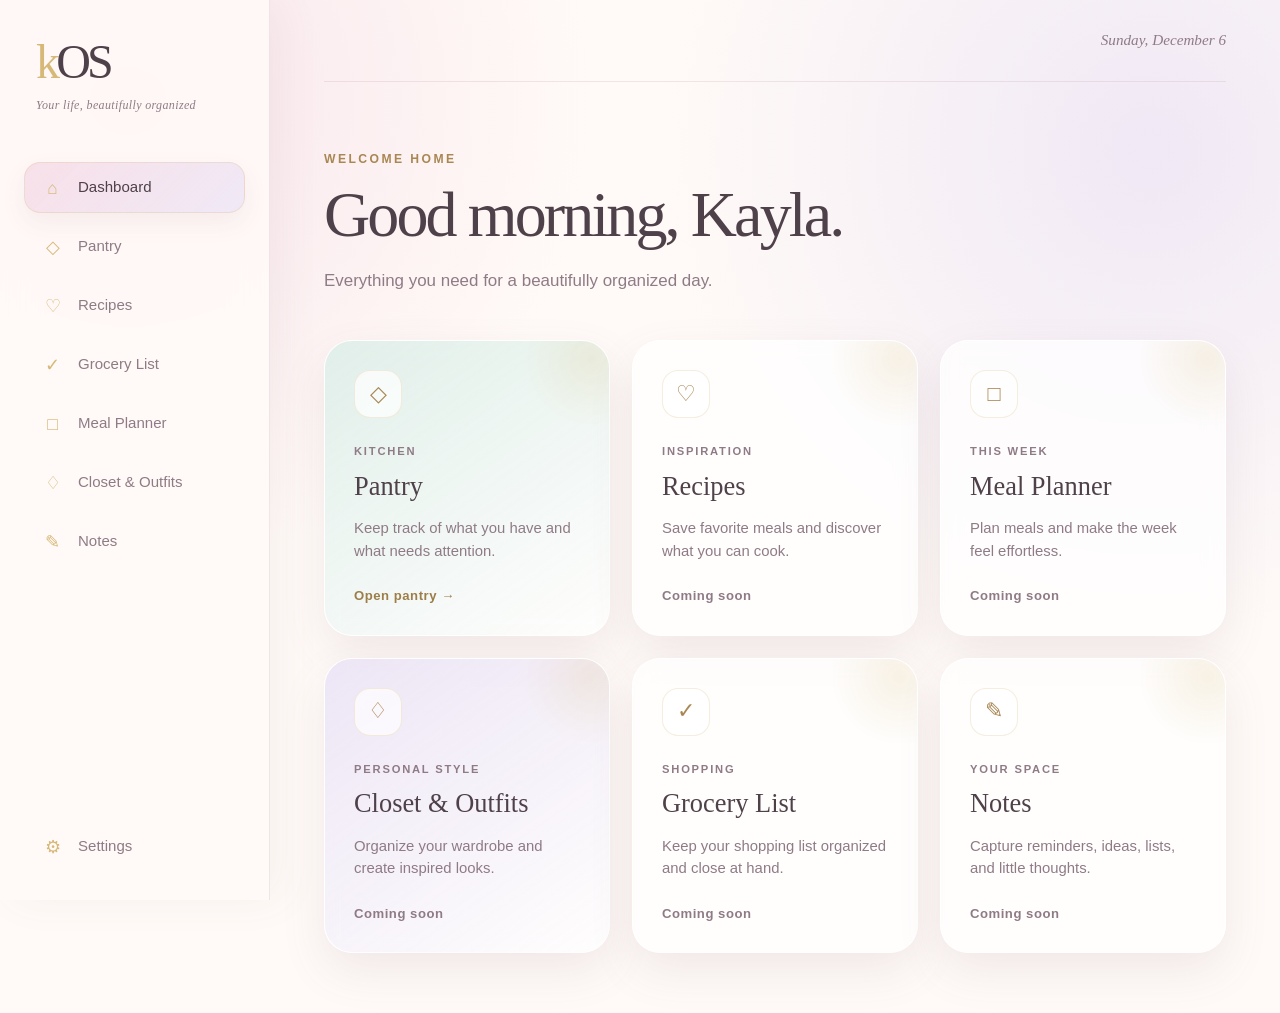
==== commit 0a476eda: "Build kOS 2.0 dashboard foundation" ====
--- a/index.html
+++ b/index.html
@@ -1,147 +1,143 @@
-<!doctype html>
+<!DOCTYPE html>
 <html lang="en">
 <head>
-  <meta charset="utf-8">
-  <meta name="viewport" content="width=device-width,initial-scale=1,viewport-fit=cover">
-  <meta name="theme-color" content="#f8dce8">
-  <title>Kayla OS</title>
+  <meta charset="UTF-8">
+  <meta name="viewport" content="width=device-width, initial-scale=1.0">
+
+  <title>kOS | Your Life, Beautifully Organized</title>
+
+  <link rel="stylesheet" href="css/styles.css">
   <link rel="manifest" href="manifest.webmanifest">
-  <link rel="apple-touch-icon" href="apple-touch-icon.png">
-  <link rel="icon" type="image/png" sizes="32x32" href="favicon-32x32.png">
-  <link rel="stylesheet" href="styles.css">
 </head>
+
 <body>
-  <div class="sparkles"></div>
   <div class="app-shell">
-    <aside class="sidebar" id="sidebar">
-      <div class="brand">
-        <img src="icon-192.png" alt="Kayla OS">
-        <div><strong>Kayla OS</strong><span>Kitchen v1.0</span></div>
-      </div>
-      <nav>
-        <button class="nav active" data-page="dashboard">⌂ Dashboard</button>
-        <button class="nav" data-page="inventory">▦ Inventory</button>
-        <button class="nav" data-page="recipes">♡ Recipes</button>
-        <button class="nav" data-page="shopping">✓ Shopping</button>
-        <button class="nav" data-page="planner">□ Meal Planner</button>
-        <button class="nav" data-page="settings">⚙ Settings</button>
+
+    <aside class="sidebar">
+      <a class="brand" href="index.html" aria-label="kOS home">
+        <span class="brand-name">kOS</span>
+        <span class="brand-tagline">Your life, beautifully organized</span>
+      </a>
+
+      <nav class="main-navigation" aria-label="Main navigation">
+        <a class="nav-link active" href="index.html">
+          <span class="nav-icon">⌂</span>
+          <span>Dashboard</span>
+        </a>
+
+        <a class="nav-link" href="pages/pantry.html">
+          <span class="nav-icon">◇</span>
+          <span>Pantry</span>
+        </a>
+
+        <a class="nav-link" href="#">
+          <span class="nav-icon">♡</span>
+          <span>Recipes</span>
+        </a>
+
+        <a class="nav-link" href="#">
+          <span class="nav-icon">✓</span>
+          <span>Grocery List</span>
+        </a>
+
+        <a class="nav-link" href="#">
+          <span class="nav-icon">□</span>
+          <span>Meal Planner</span>
+        </a>
+
+        <a class="nav-link" href="#">
+          <span class="nav-icon">♢</span>
+          <span>Closet & Outfits</span>
+        </a>
+
+        <a class="nav-link" href="#">
+          <span class="nav-icon">✎</span>
+          <span>Notes</span>
+        </a>
       </nav>
-      <p class="sidebar-note">Your edits save on this device.</p>
+
+      <a class="nav-link settings-link" href="#">
+        <span class="nav-icon">⚙</span>
+        <span>Settings</span>
+      </a>
     </aside>
 
-    <main>
-      <header>
-        <button class="menu" id="menuBtn">☰</button>
-        <div>
-          <h1 id="pageTitle">Dashboard</h1>
-          <p id="pageSubtitle">Your kitchen, organized beautifully.</p>
-        </div>
-        <button class="primary" id="quickAdd">＋ Add item</button>
+    <main class="main-content">
+      <header class="topbar">
+        <button
+          class="menu-button"
+          id="menuButton"
+          type="button"
+          aria-label="Open navigation"
+          aria-expanded="false"
+        >
+          ☰
+        </button>
+
+        <p class="today-label" id="todayLabel"></p>
       </header>
 
-      <section id="dashboard" class="page active">
-        <div class="hero glass">
-          <div>
-            <span class="eyebrow">GOOD <span id="daypart">MORNING</span>, KAYLA ✨</span>
-            <h2>What are we making today?</h2>
-            <p id="heroText">Your pantry is ready.</p>
-          </div>
-          <button class="primary big" id="surpriseBtn">Surprise me</button>
-        </div>
-
-        <div class="stats">
-          <div class="glass stat"><span>Items tracked</span><strong id="statItems">0</strong></div>
-          <div class="glass stat"><span>No-shop recipes</span><strong id="statRecipes">0</strong></div>
-          <div class="glass stat"><span>Use soon</span><strong id="statSoon">0</strong></div>
-          <div class="glass stat"><span>Shopping</span><strong id="statShopping">0</strong></div>
-        </div>
-
-        <div class="grid-2">
-          <div class="glass panel">
-            <div class="panel-head"><div><span class="eyebrow">TONIGHT</span><h3>Best options</h3></div><button class="link" data-go="recipes">See all</button></div>
-            <div id="tonight"></div>
-          </div>
-          <div class="glass panel">
-            <div class="panel-head"><div><span class="eyebrow">PANTRY RESCUE</span><h3>Use these first</h3></div><button class="link" data-go="inventory">View pantry</button></div>
-            <div id="rescue"></div>
-          </div>
-        </div>
+      <section class="welcome-section">
+        <p class="eyebrow">Welcome home</p>
+        <h1>Good morning, Kayla.</h1>
+        <p class="welcome-message">
+          Everything you need for a beautifully organized day.
+        </p>
       </section>
 
-      <section id="inventory" class="page">
-        <div class="toolbar">
-          <input id="inventorySearch" placeholder="Search pantry, fridge, or freezer">
-          <select id="inventoryLocation"><option value="">All locations</option></select>
-          <select id="inventoryStatus">
-            <option value="">All statuses</option>
-            <option>In Stock</option><option>Low</option><option>Use Soon</option><option>Out</option>
-          </select>
-          <button class="primary" id="addInventory">＋ Add item</button>
-        </div>
-        <div id="inventoryGrid" class="cards"></div>
-      </section>
+      <section class="dashboard-grid" aria-label="kOS modules">
+        <a class="module-card pantry-card" href="pages/pantry.html">
+          <span class="card-icon">◇</span>
+          <span class="card-label">Kitchen</span>
+          <h2>Pantry</h2>
+          <p>Keep track of what you have and what needs attention.</p>
+          <span class="card-action">Open pantry →</span>
+        </a>
 
-      <section id="recipes" class="page">
-        <div class="toolbar">
-          <input id="recipeSearch" placeholder="Search recipes or ingredients">
-          <select id="recipeMeal"><option value="">All meal types</option></select>
-          <label class="check"><input id="noShopOnly" type="checkbox"> No-shop only</label>
-        </div>
-        <div id="recipeGrid" class="cards recipe-cards"></div>
-      </section>
+        <article class="module-card">
+          <span class="card-icon">♡</span>
+          <span class="card-label">Inspiration</span>
+          <h2>Recipes</h2>
+          <p>Save favorite meals and discover what you can cook.</p>
+          <span class="coming-soon">Coming soon</span>
+        </article>
 
-      <section id="shopping" class="page">
-        <div class="toolbar">
-          <input id="shoppingInput" placeholder="Add grocery item">
-          <select id="shoppingPriority"><option>Medium</option><option>High</option><option>Low</option></select>
-          <button class="primary" id="addShopping">＋ Add</button>
-        </div>
-        <div class="glass panel">
-          <div id="shoppingList"></div>
-          <div class="shopping-footer"><span id="shoppingProgress"></span><button class="secondary" id="clearPurchased">Clear purchased</button></div>
-        </div>
-      </section>
+        <article class="module-card">
+          <span class="card-icon">□</span>
+          <span class="card-label">This week</span>
+          <h2>Meal Planner</h2>
+          <p>Plan meals and make the week feel effortless.</p>
+          <span class="coming-soon">Coming soon</span>
+        </article>
 
-      <section id="planner" class="page">
-        <div class="panel-head"><div><span class="eyebrow">THIS WEEK</span><h3>Meal planner</h3></div><button class="primary" id="addMeal">＋ Plan meal</button></div>
-        <div id="plannerGrid" class="planner-grid"></div>
-      </section>
+        <article class="module-card closet-card">
+          <span class="card-icon">♢</span>
+          <span class="card-label">Personal style</span>
+          <h2>Closet & Outfits</h2>
+          <p>Organize your wardrobe and create inspired looks.</p>
+          <span class="coming-soon">Coming soon</span>
+        </article>
 
-      <section id="settings" class="page">
-        <div class="grid-2">
-          <div class="glass panel">
-            <h3>Backup your data</h3>
-            <p>Export a copy whenever you want. Import it later on another device.</p>
-            <div class="button-row">
-              <button class="primary" id="exportBtn">Export backup</button>
-              <label class="secondary file-label">Import backup<input hidden type="file" id="importFile" accept=".json"></label>
-            </div>
-          </div>
-          <div class="glass panel">
-            <h3>Reset app</h3>
-            <p>Restore the original pantry database from the spreadsheet.</p>
-            <button class="danger" id="resetBtn">Reset all data</button>
-          </div>
-          <div class="glass panel">
-            <h3>Install on iPhone</h3>
-            <p>Open this site in Safari, tap Share, then tap <strong>Add to Home Screen</strong>.</p>
-          </div>
-        </div>
+        <article class="module-card">
+          <span class="card-icon">✓</span>
+          <span class="card-label">Shopping</span>
+          <h2>Grocery List</h2>
+          <p>Keep your shopping list organized and close at hand.</p>
+          <span class="coming-soon">Coming soon</span>
+        </article>
+
+        <article class="module-card">
+          <span class="card-icon">✎</span>
+          <span class="card-label">Your space</span>
+          <h2>Notes</h2>
+          <p>Capture reminders, ideas, lists, and little thoughts.</p>
+          <span class="coming-soon">Coming soon</span>
+        </article>
       </section>
     </main>
+
   </div>
 
-  <dialog id="modal">
-    <form method="dialog" id="modalForm">
-      <div class="modal-head"><h3 id="modalTitle">Add item</h3><button value="cancel" class="close">×</button></div>
-      <div id="modalBody"></div>
-      <div class="modal-actions"><button value="cancel" class="secondary">Cancel</button><button class="primary" id="modalSave">Save</button></div>
-    </form>
-  </dialog>
-
-  <div id="toast"></div>
-
-  <script src="data.js"></script>
-  <script src="app.js"></script>
+  <script src="js/app.js"></script>
 </body>
-</html>
+</html>
--- a/css/styles.css
+++ b/css/styles.css
@@ -0,0 +1,470 @@
+/* ================================
+   kOS 2.0 — Foundation Theme
+================================ */
+
+:root {
+  --cream: #fffaf7;
+  --soft-white: #ffffff;
+  --blush: #f7dfe8;
+  --blush-deep: #e7b9ca;
+  --lavender: #ebe3f5;
+  --mint: #deeee8;
+  --champagne: #d6b978;
+
+  --ink: #4f4149;
+  --muted: #8f7b86;
+  --border: rgba(180, 145, 160, 0.2);
+
+  --sidebar-width: 270px;
+  --card-radius: 28px;
+  --small-radius: 16px;
+
+  --shadow-soft: 0 18px 45px rgba(122, 91, 107, 0.11);
+  --shadow-hover: 0 24px 55px rgba(122, 91, 107, 0.17);
+
+  --transition: 220ms ease;
+}
+
+/* ================================
+   Reset
+================================ */
+
+* {
+  box-sizing: border-box;
+}
+
+html {
+  scroll-behavior: smooth;
+}
+
+body {
+  min-height: 100vh;
+  margin: 0;
+  color: var(--ink);
+  background:
+    radial-gradient(
+      circle at 10% 10%,
+      rgba(247, 223, 232, 0.75),
+      transparent 32%
+    ),
+    radial-gradient(
+      circle at 90% 15%,
+      rgba(235, 227, 245, 0.75),
+      transparent 34%
+    ),
+    var(--cream);
+  font-family:
+    Inter,
+    -apple-system,
+    BlinkMacSystemFont,
+    "Segoe UI",
+    sans-serif;
+  line-height: 1.5;
+}
+
+a {
+  color: inherit;
+  text-decoration: none;
+}
+
+button,
+input,
+select,
+textarea {
+  font: inherit;
+}
+
+/* ================================
+   App Layout
+================================ */
+
+.app-shell {
+  min-height: 100vh;
+}
+
+.sidebar {
+  position: fixed;
+  inset: 0 auto 0 0;
+  z-index: 100;
+  display: flex;
+  width: var(--sidebar-width);
+  flex-direction: column;
+  padding: 38px 24px 28px;
+  overflow-y: auto;
+  background: rgba(255, 250, 247, 0.88);
+  border-right: 1px solid var(--border);
+  box-shadow: 12px 0 40px rgba(117, 84, 101, 0.06);
+  backdrop-filter: blur(18px);
+}
+
+.main-content {
+  min-height: 100vh;
+  margin-left: var(--sidebar-width);
+  padding: 0 54px 60px;
+}
+
+/* ================================
+   Branding
+================================ */
+
+.brand {
+  display: inline-flex;
+  flex-direction: column;
+  margin: 0 12px 48px;
+}
+
+.brand-name {
+  font-family: Georgia, "Times New Roman", serif;
+  font-size: 3rem;
+  font-weight: 500;
+  letter-spacing: -0.08em;
+  line-height: 1;
+}
+
+.brand-name::first-letter {
+  color: var(--champagne);
+}
+
+.brand-tagline {
+  margin-top: 10px;
+  color: var(--muted);
+  font-family: Georgia, "Times New Roman", serif;
+  font-size: 0.75rem;
+  font-style: italic;
+  letter-spacing: 0.03em;
+}
+
+/* ================================
+   Navigation
+================================ */
+
+.main-navigation {
+  display: flex;
+  flex: 1;
+  flex-direction: column;
+  gap: 8px;
+}
+
+.nav-link {
+  display: flex;
+  align-items: center;
+  gap: 13px;
+  min-height: 48px;
+  padding: 12px 15px;
+  color: var(--muted);
+  border: 1px solid transparent;
+  border-radius: var(--small-radius);
+  font-size: 0.94rem;
+  transition:
+    color var(--transition),
+    background var(--transition),
+    border-color var(--transition),
+    transform var(--transition);
+}
+
+.nav-link:hover {
+  color: var(--ink);
+  background: rgba(255, 255, 255, 0.66);
+  border-color: var(--border);
+  transform: translateX(3px);
+}
+
+.nav-link.active {
+  color: var(--ink);
+  background: linear-gradient(
+    135deg,
+    rgba(247, 223, 232, 0.95),
+    rgba(235, 227, 245, 0.75)
+  );
+  border-color: rgba(214, 185, 120, 0.25);
+  box-shadow: 0 10px 25px rgba(122, 91, 107, 0.08);
+}
+
+.nav-icon {
+  display: grid;
+  width: 25px;
+  height: 25px;
+  place-items: center;
+  color: var(--champagne);
+  font-size: 1.1rem;
+}
+
+.settings-link {
+  margin-top: 30px;
+}
+
+/* ================================
+   Top Bar
+================================ */
+
+.topbar {
+  display: flex;
+  min-height: 82px;
+  align-items: center;
+  justify-content: flex-end;
+  border-bottom: 1px solid var(--border);
+}
+
+.today-label {
+  margin: 0;
+  color: var(--muted);
+  font-family: Georgia, "Times New Roman", serif;
+  font-size: 0.95rem;
+  font-style: italic;
+}
+
+.menu-button {
+  display: none;
+  width: 44px;
+  height: 44px;
+  padding: 0;
+  color: var(--ink);
+  background: rgba(255, 255, 255, 0.75);
+  border: 1px solid var(--border);
+  border-radius: 14px;
+  cursor: pointer;
+}
+
+/* ================================
+   Welcome Section
+================================ */
+
+.welcome-section {
+  max-width: 780px;
+  padding: 68px 0 46px;
+}
+
+.eyebrow {
+  margin: 0 0 13px;
+  color: #a98753;
+  font-size: 0.76rem;
+  font-weight: 700;
+  letter-spacing: 0.2em;
+  text-transform: uppercase;
+}
+
+.welcome-section h1 {
+  margin: 0;
+  font-family: Georgia, "Times New Roman", serif;
+  font-size: clamp(2.7rem, 5vw, 4.8rem);
+  font-weight: 400;
+  letter-spacing: -0.045em;
+  line-height: 1.05;
+}
+
+.welcome-message {
+  max-width: 570px;
+  margin: 20px 0 0;
+  color: var(--muted);
+  font-size: 1.06rem;
+}
+
+/* ================================
+   Dashboard Cards
+================================ */
+
+.dashboard-grid {
+  display: grid;
+  grid-template-columns: repeat(3, minmax(0, 1fr));
+  gap: 22px;
+}
+
+.module-card {
+  position: relative;
+  display: flex;
+  min-height: 285px;
+  flex-direction: column;
+  padding: 29px;
+  overflow: hidden;
+  background: rgba(255, 255, 255, 0.72);
+  border: 1px solid rgba(255, 255, 255, 0.92);
+  border-radius: var(--card-radius);
+  box-shadow: var(--shadow-soft);
+  backdrop-filter: blur(10px);
+  transition:
+    transform var(--transition),
+    box-shadow var(--transition),
+    border-color var(--transition);
+}
+
+.module-card::after {
+  position: absolute;
+  top: -55px;
+  right: -55px;
+  width: 145px;
+  height: 145px;
+  background: radial-gradient(
+    circle,
+    rgba(214, 185, 120, 0.18),
+    transparent 68%
+  );
+  border-radius: 50%;
+  content: "";
+  pointer-events: none;
+}
+
+a.module-card:hover {
+  border-color: rgba(214, 185, 120, 0.38);
+  box-shadow: var(--shadow-hover);
+  transform: translateY(-5px);
+}
+
+.pantry-card {
+  background: linear-gradient(
+    145deg,
+    rgba(222, 238, 232, 0.92),
+    rgba(255, 255, 255, 0.75)
+  );
+}
+
+.closet-card {
+  background: linear-gradient(
+    145deg,
+    rgba(235, 227, 245, 0.92),
+    rgba(255, 255, 255, 0.75)
+  );
+}
+
+.card-icon {
+  display: grid;
+  width: 48px;
+  height: 48px;
+  margin-bottom: 25px;
+  place-items: center;
+  color: #a98753;
+  background: rgba(255, 255, 255, 0.7);
+  border: 1px solid rgba(214, 185, 120, 0.25);
+  border-radius: 16px;
+  font-size: 1.35rem;
+}
+
+.card-label {
+  margin-bottom: 7px;
+  color: var(--muted);
+  font-size: 0.7rem;
+  font-weight: 700;
+  letter-spacing: 0.16em;
+  text-transform: uppercase;
+}
+
+.module-card h2 {
+  margin: 0 0 11px;
+  font-family: Georgia, "Times New Roman", serif;
+  font-size: 1.65rem;
+  font-weight: 400;
+}
+
+.module-card p {
+  margin: 0 0 24px;
+  color: var(--muted);
+  font-size: 0.93rem;
+}
+
+.card-action,
+.coming-soon {
+  margin-top: auto;
+  color: #9d7d48;
+  font-size: 0.82rem;
+  font-weight: 700;
+  letter-spacing: 0.04em;
+}
+
+.coming-soon {
+  color: var(--muted);
+  font-weight: 600;
+}
+
+/* ================================
+   Tablet
+================================ */
+
+@media (max-width: 1100px) {
+  :root {
+    --sidebar-width: 230px;
+  }
+
+  .main-content {
+    padding-right: 34px;
+    padding-left: 34px;
+  }
+
+  .dashboard-grid {
+    grid-template-columns: repeat(2, minmax(0, 1fr));
+  }
+}
+
+/* ================================
+   Mobile
+================================ */
+
+@media (max-width: 760px) {
+  body.navigation-open {
+    overflow: hidden;
+  }
+
+  .sidebar {
+    width: min(86vw, 310px);
+    box-shadow: 20px 0 60px rgba(80, 55, 68, 0.2);
+    transform: translateX(-105%);
+    transition: transform 260ms ease;
+  }
+
+  body.navigation-open .sidebar {
+    transform: translateX(0);
+  }
+
+  body.navigation-open::after {
+    position: fixed;
+    inset: 0;
+    z-index: 90;
+    background: rgba(58, 43, 51, 0.25);
+    content: "";
+    backdrop-filter: blur(3px);
+  }
+
+  .main-content {
+    margin-left: 0;
+    padding: 0 20px 42px;
+  }
+
+  .topbar {
+    min-height: 70px;
+    justify-content: space-between;
+  }
+
+  .menu-button {
+    display: grid;
+    place-items: center;
+  }
+
+  .welcome-section {
+    padding: 48px 0 35px;
+  }
+
+  .welcome-section h1 {
+    font-size: clamp(2.5rem, 12vw, 3.8rem);
+  }
+
+  .dashboard-grid {
+    grid-template-columns: 1fr;
+    gap: 17px;
+  }
+
+  .module-card {
+    min-height: 250px;
+    padding: 25px;
+  }
+}
+
+/* ================================
+   Reduced Motion
+================================ */
+
+@media (prefers-reduced-motion: reduce) {
+  *,
+  *::before,
+  *::after {
+    scroll-behavior: auto !important;
+    transition-duration: 0.01ms !important;
+  }
+}
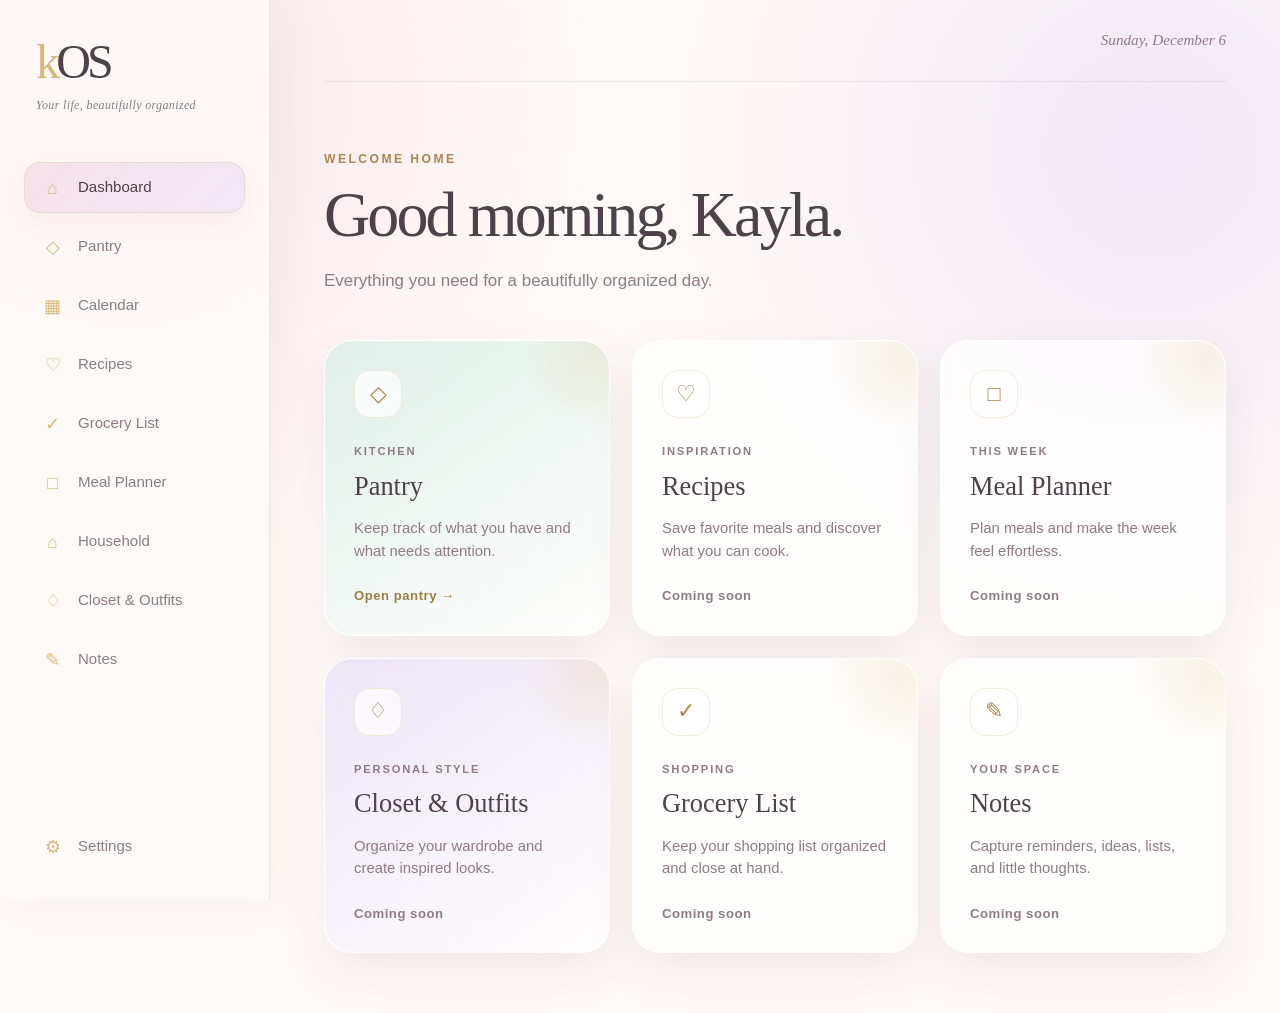
==== commit 68a2b7c0: "Connect Calendar across kOS" ====
--- a/index.html
+++ b/index.html
@@ -30,33 +30,43 @@
           <span>Pantry</span>
         </a>
 
-        <a class="nav-link" href="#">
+        <a class="nav-link" href="pages/calendar.html">
+          <span class="nav-icon">▦</span>
+          <span>Calendar</span>
+        </a>
+
+        <a class="nav-link" href="pages/recipes.html">
           <span class="nav-icon">♡</span>
           <span>Recipes</span>
         </a>
 
-        <a class="nav-link" href="#">
+        <a class="nav-link" href="pages/grocery-list.html">
           <span class="nav-icon">✓</span>
           <span>Grocery List</span>
         </a>
 
-        <a class="nav-link" href="#">
+        <a class="nav-link" href="pages/meal-planner.html">
           <span class="nav-icon">□</span>
           <span>Meal Planner</span>
         </a>
 
-        <a class="nav-link" href="#">
+        <a class="nav-link" href="pages/household.html">
+          <span class="nav-icon">⌂</span>
+          <span>Household</span>
+        </a>
+
+        <a class="nav-link" href="pages/closet-outfits.html">
           <span class="nav-icon">♢</span>
           <span>Closet & Outfits</span>
         </a>
 
-        <a class="nav-link" href="#">
+        <a class="nav-link" href="pages/notes.html">
           <span class="nav-icon">✎</span>
           <span>Notes</span>
         </a>
       </nav>
 
-      <a class="nav-link settings-link" href="#">
+      <a class="nav-link settings-link" href="pages/settings.html">
         <span class="nav-icon">⚙</span>
         <span>Settings</span>
       </a>
@@ -140,4 +150,4 @@
 
   <script src="js/app.js"></script>
 </body>
-</html>+</html>
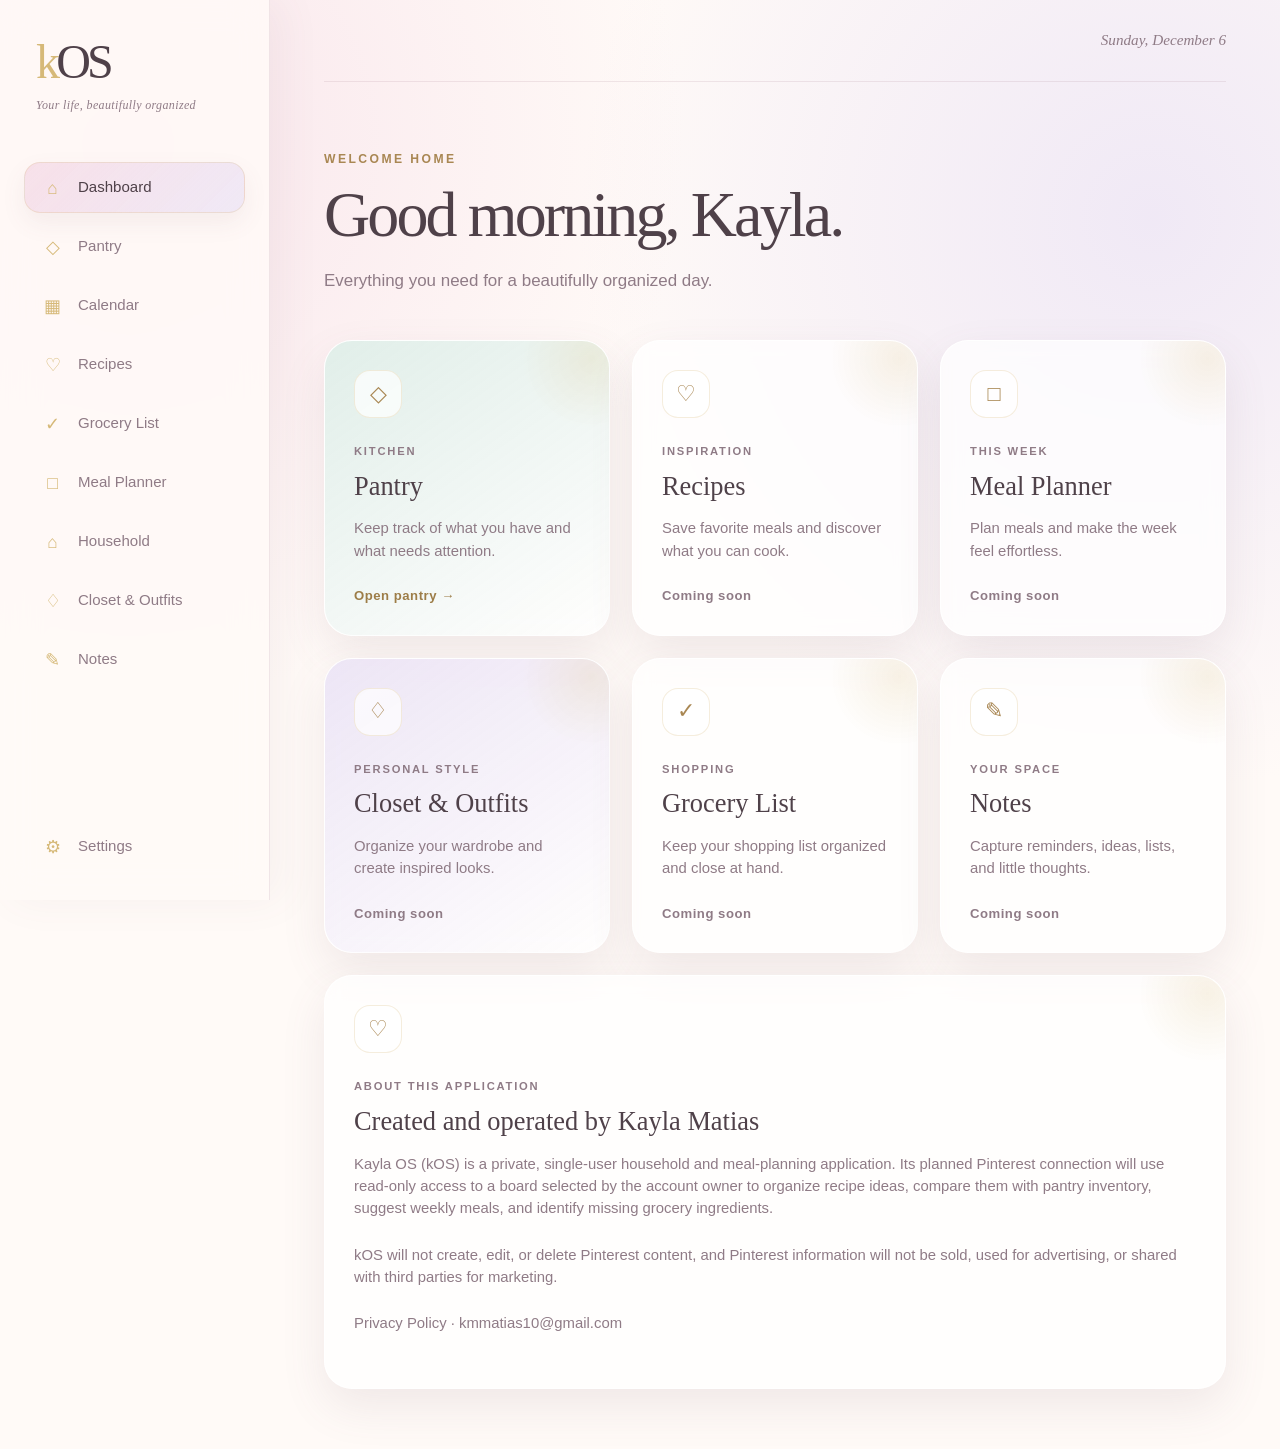
==== commit d0078522: "Clarify ownership for Pinterest integration" ====
--- a/index.html
+++ b/index.html
@@ -5,6 +5,8 @@
   <meta name="viewport" content="width=device-width, initial-scale=1.0">
 
   <title>kOS | Your Life, Beautifully Organized</title>
+
+  <meta name="description" content="Kayla OS is a private, single-user household and meal-planning application created and operated by Kayla Matias.">
 
   <link rel="stylesheet" href="css/styles.css">
   <link rel="manifest" href="manifest.webmanifest">
@@ -144,6 +146,26 @@
           <span class="coming-soon">Coming soon</span>
         </article>
       </section>
+
+      <section class="module-card" aria-labelledby="aboutKosTitle" style="margin-top:22px;min-height:auto">
+        <span class="card-icon">♡</span>
+        <span class="card-label">About this application</span>
+        <h2 id="aboutKosTitle">Created and operated by Kayla Matias</h2>
+        <p>
+          Kayla OS (kOS) is a private, single-user household and meal-planning application.
+          Its planned Pinterest connection will use read-only access to a board selected by
+          the account owner to organize recipe ideas, compare them with pantry inventory,
+          suggest weekly meals, and identify missing grocery ingredients.
+        </p>
+        <p>
+          kOS will not create, edit, or delete Pinterest content, and Pinterest information
+          will not be sold, used for advertising, or shared with third parties for marketing.
+        </p>
+        <p>
+          <a href="privacy.html">Privacy Policy</a> ·
+          <a href="mailto:kmmatias10@gmail.com">kmmatias10@gmail.com</a>
+        </p>
+      </section>
     </main>
 
   </div>
